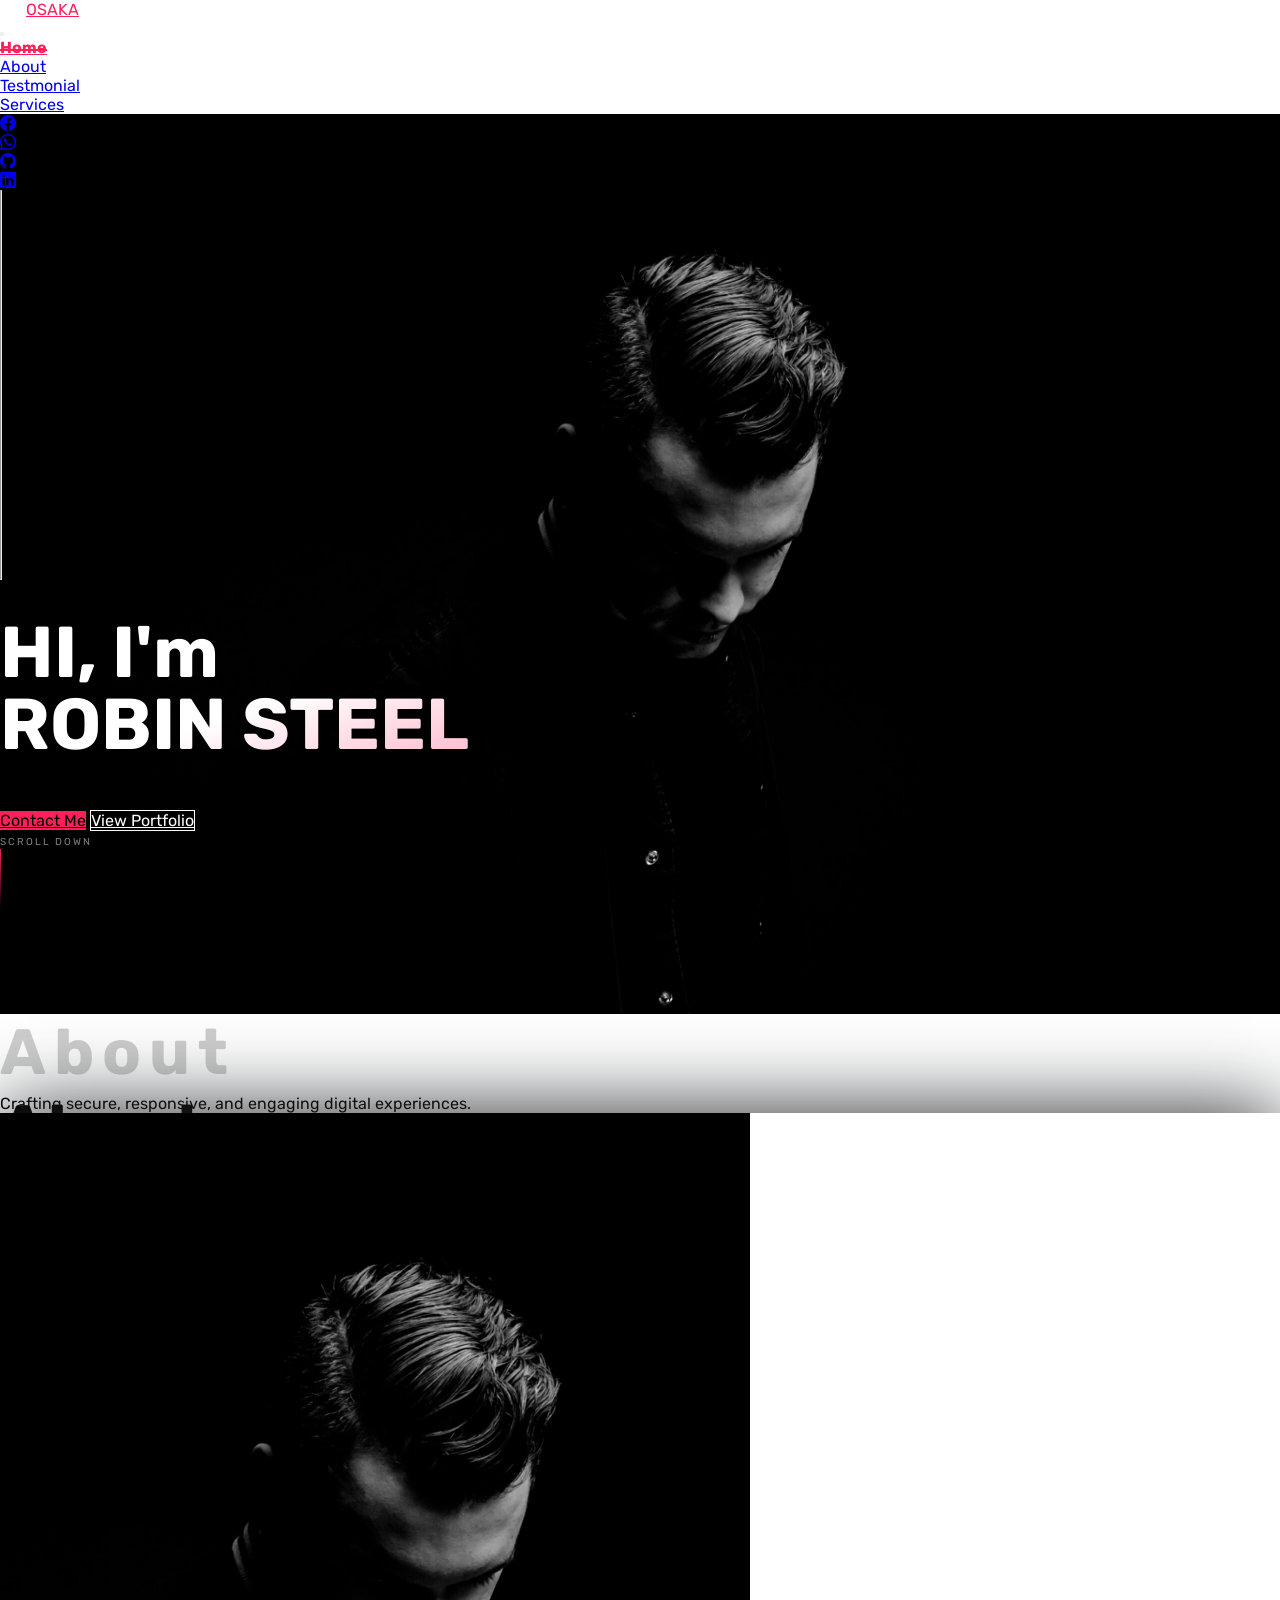
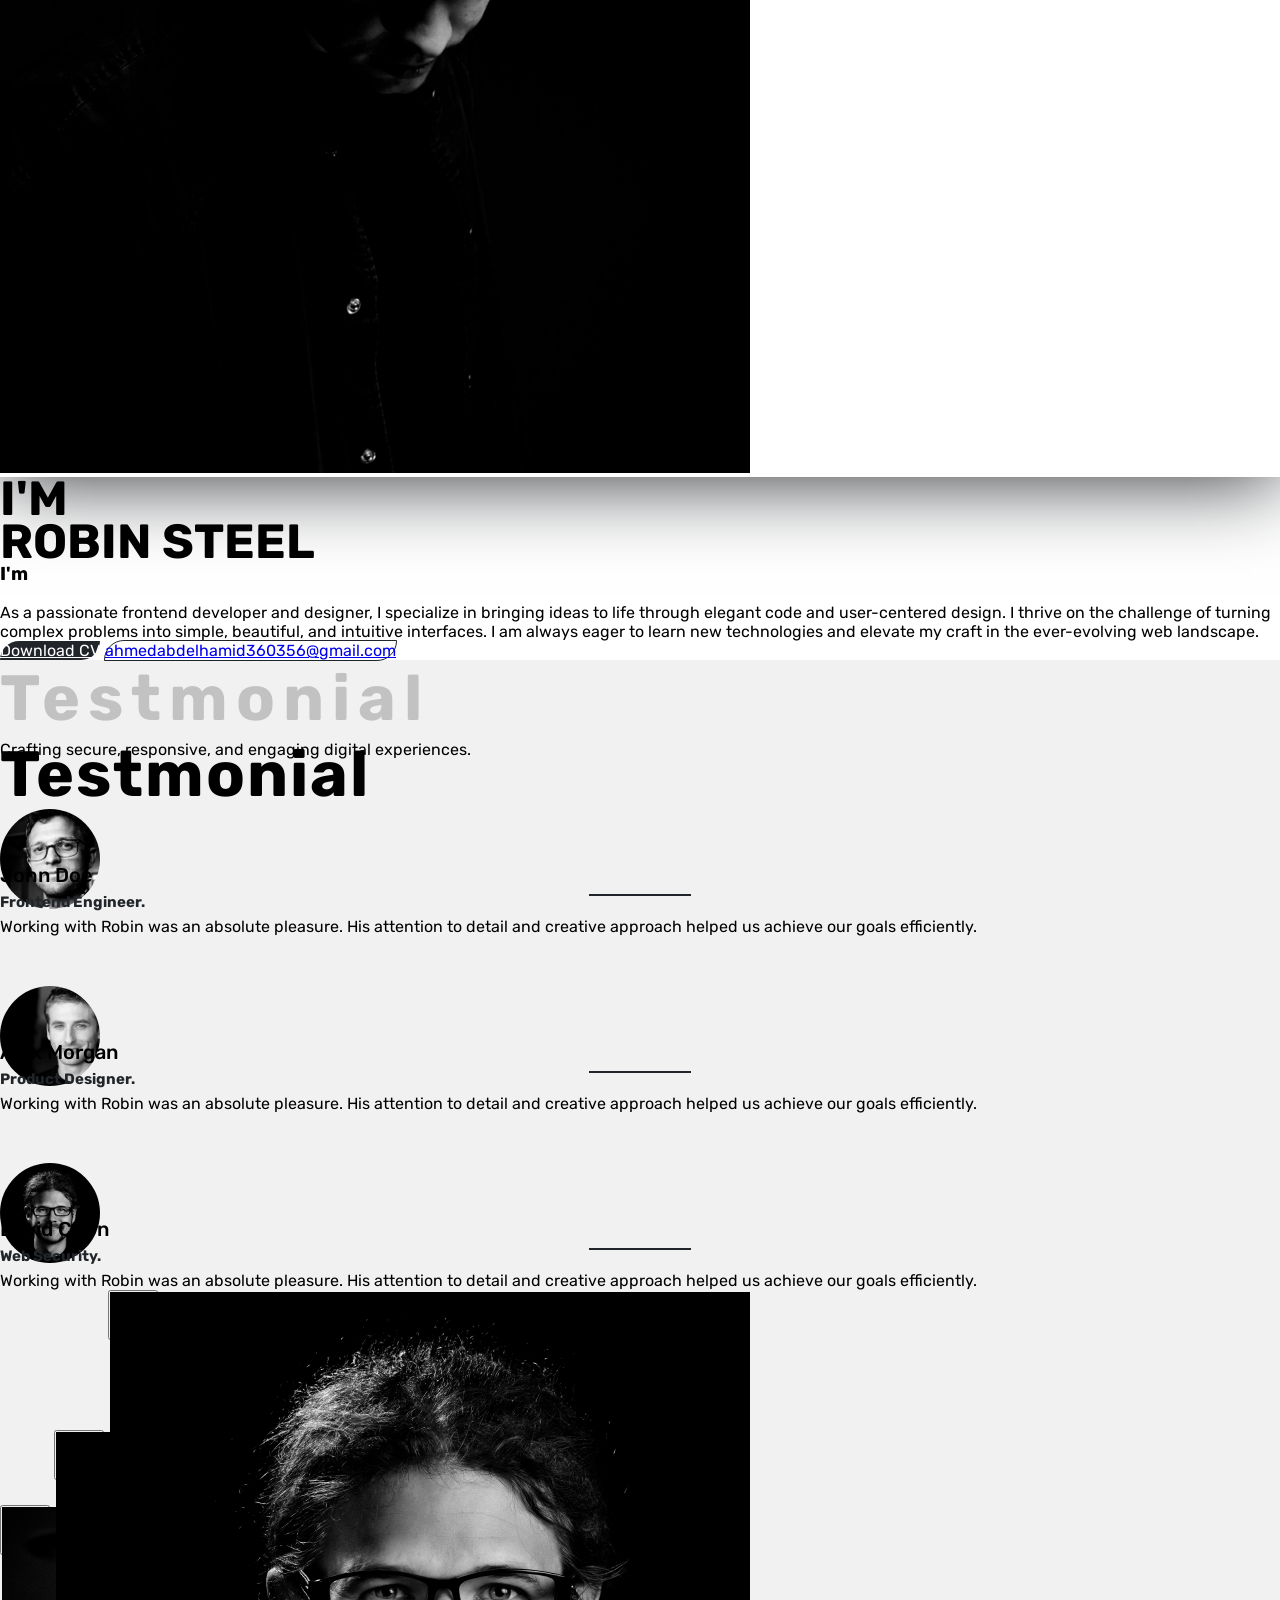
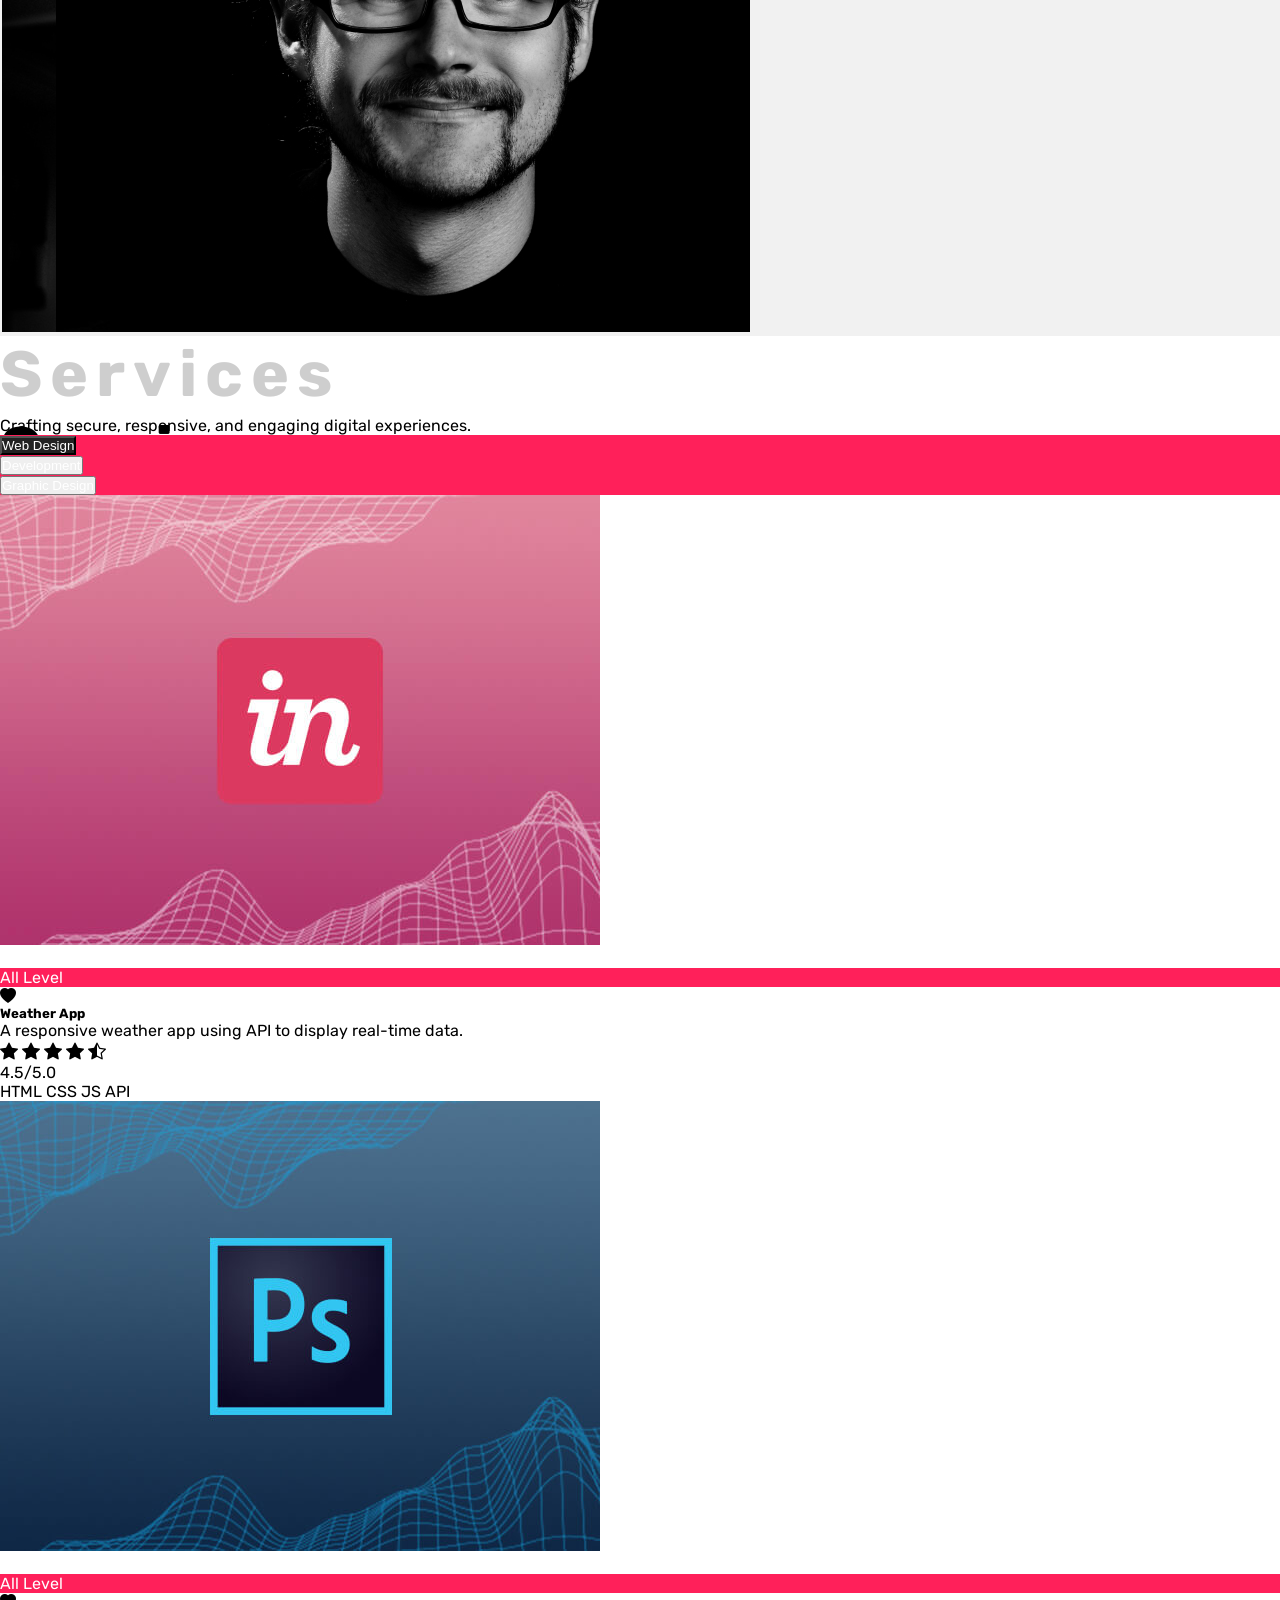
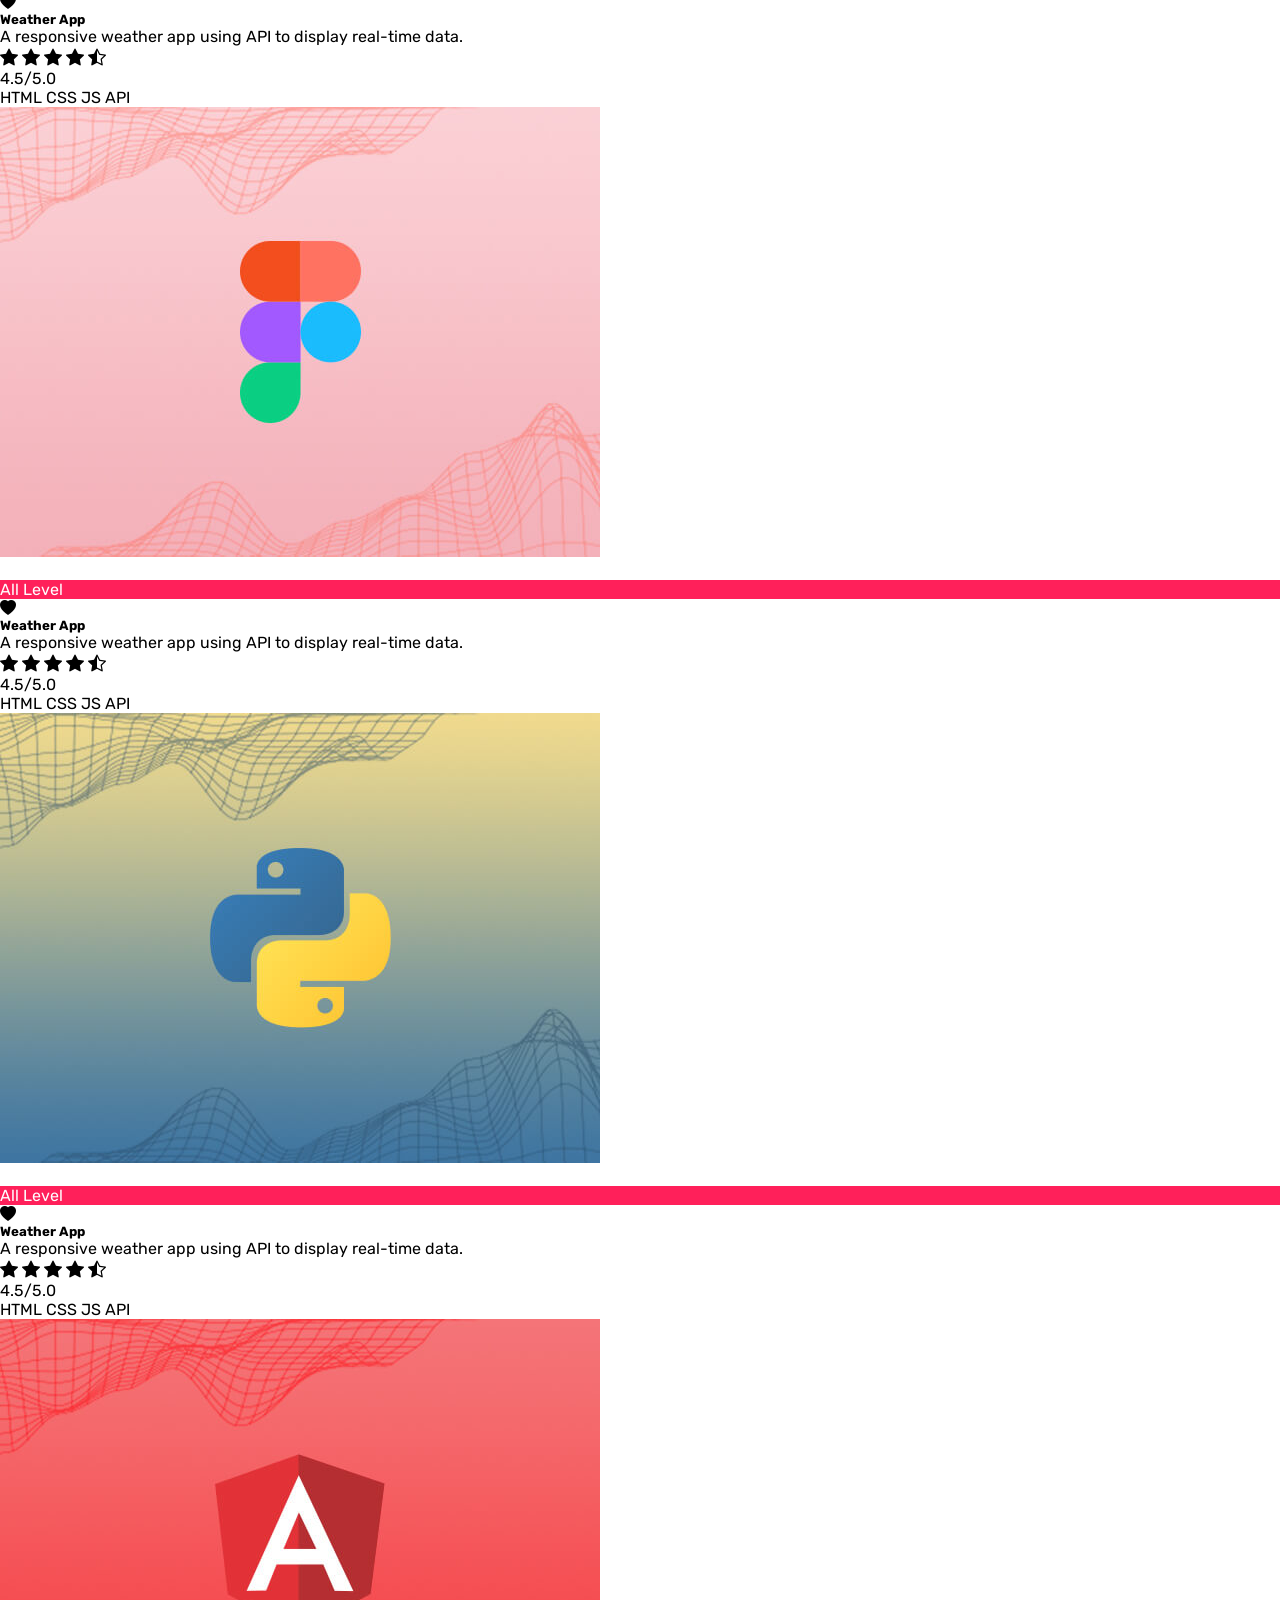
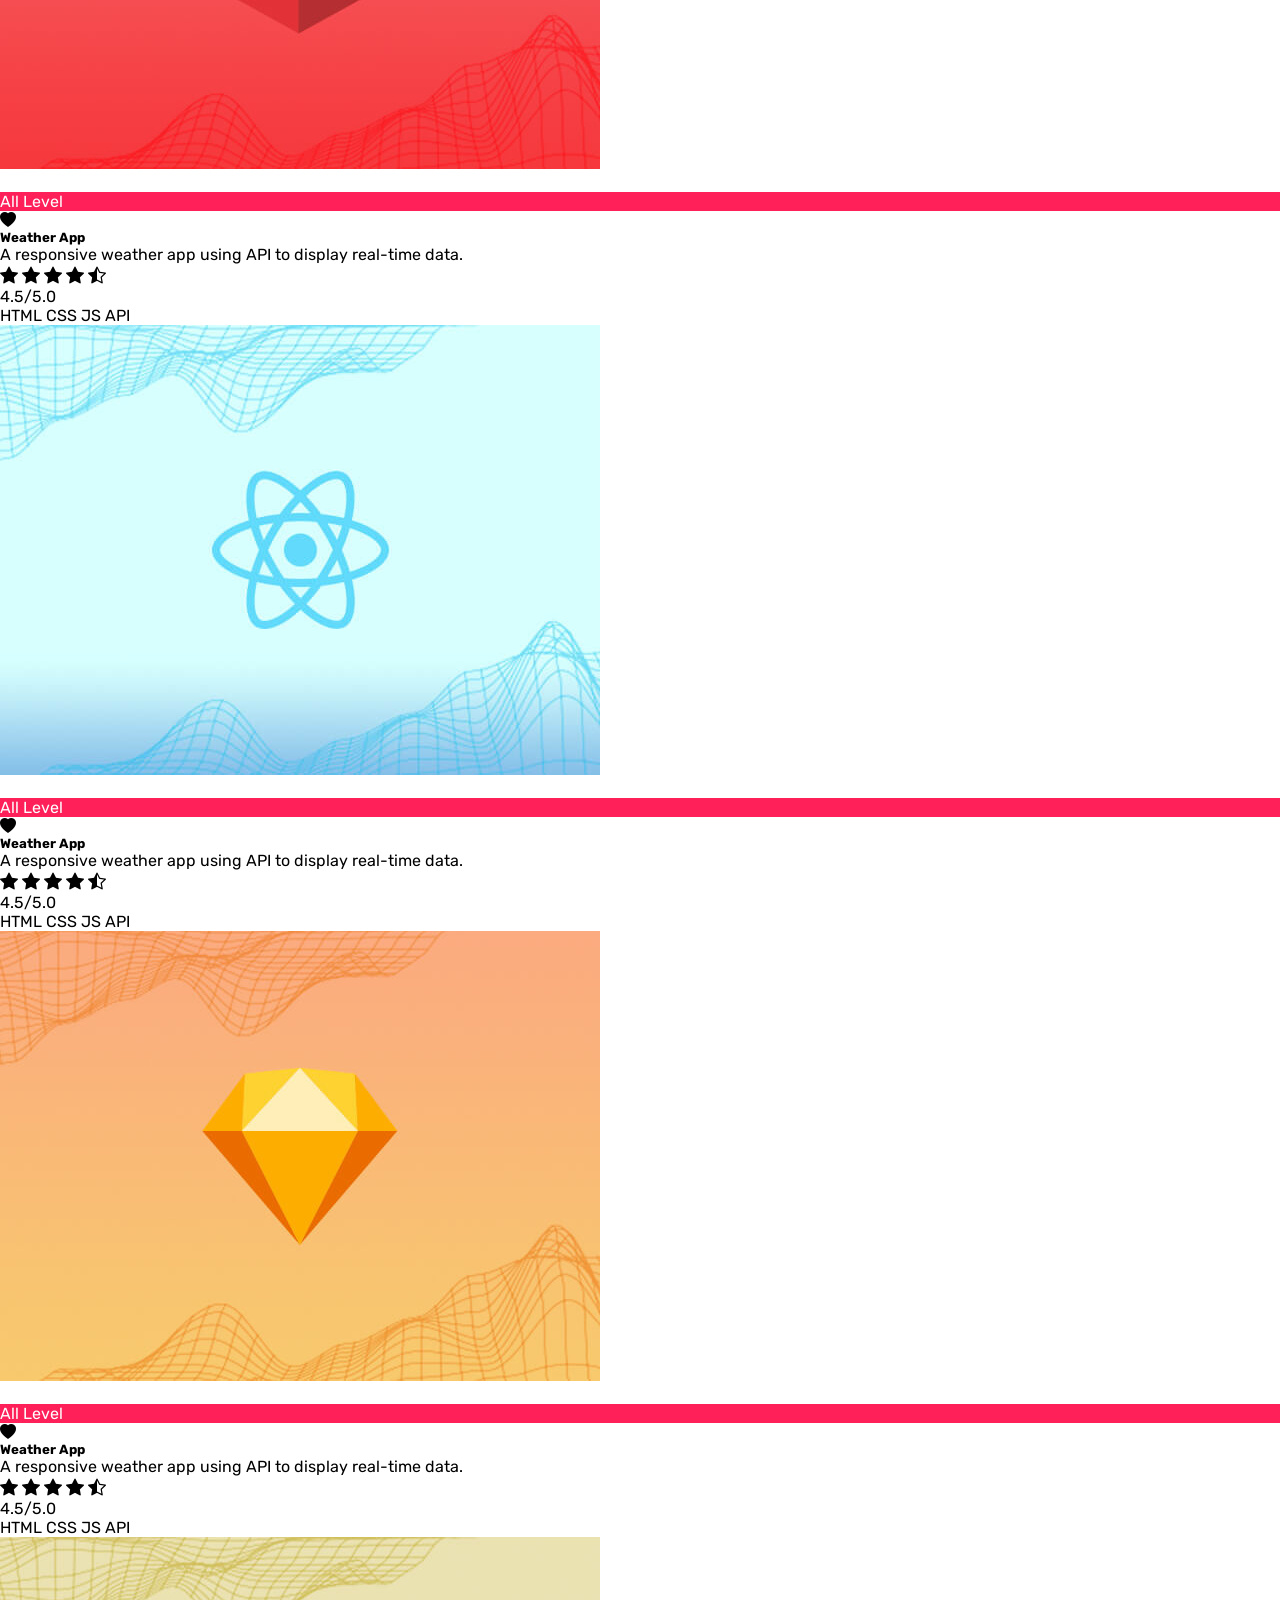
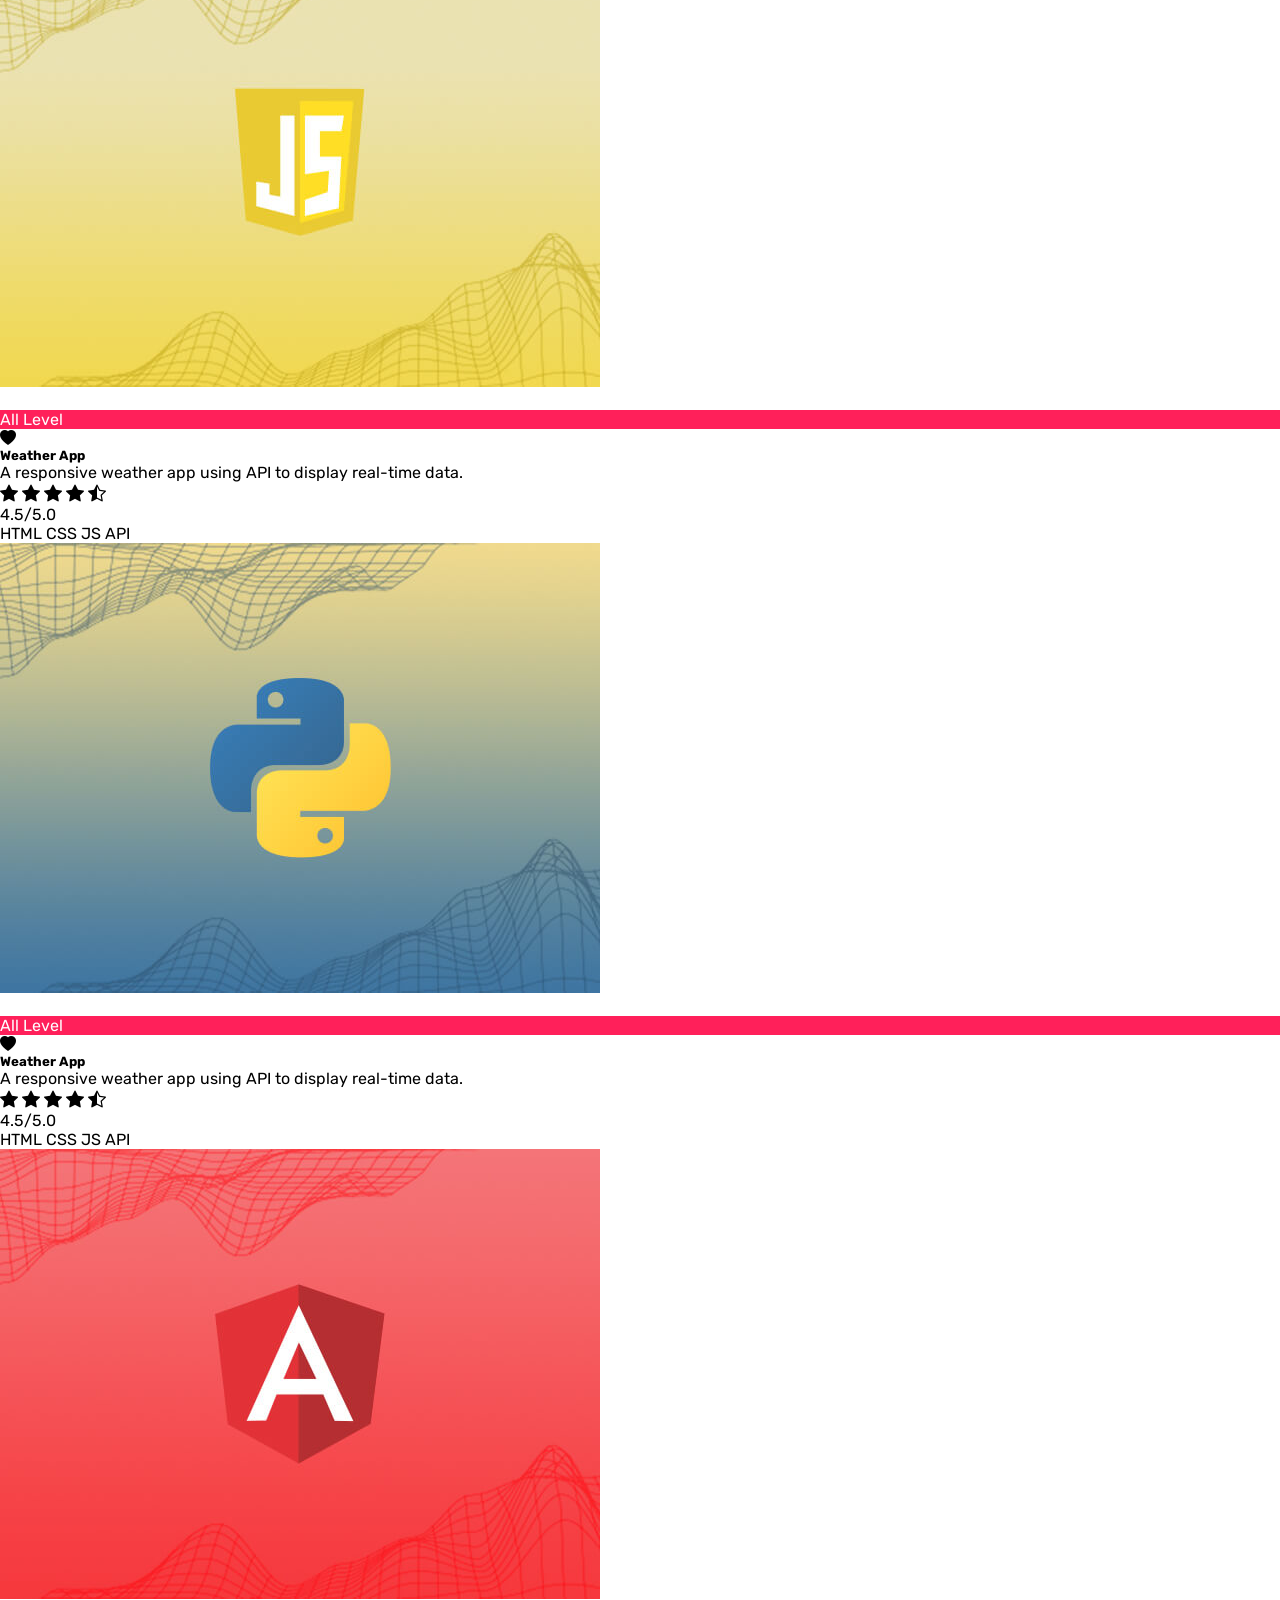
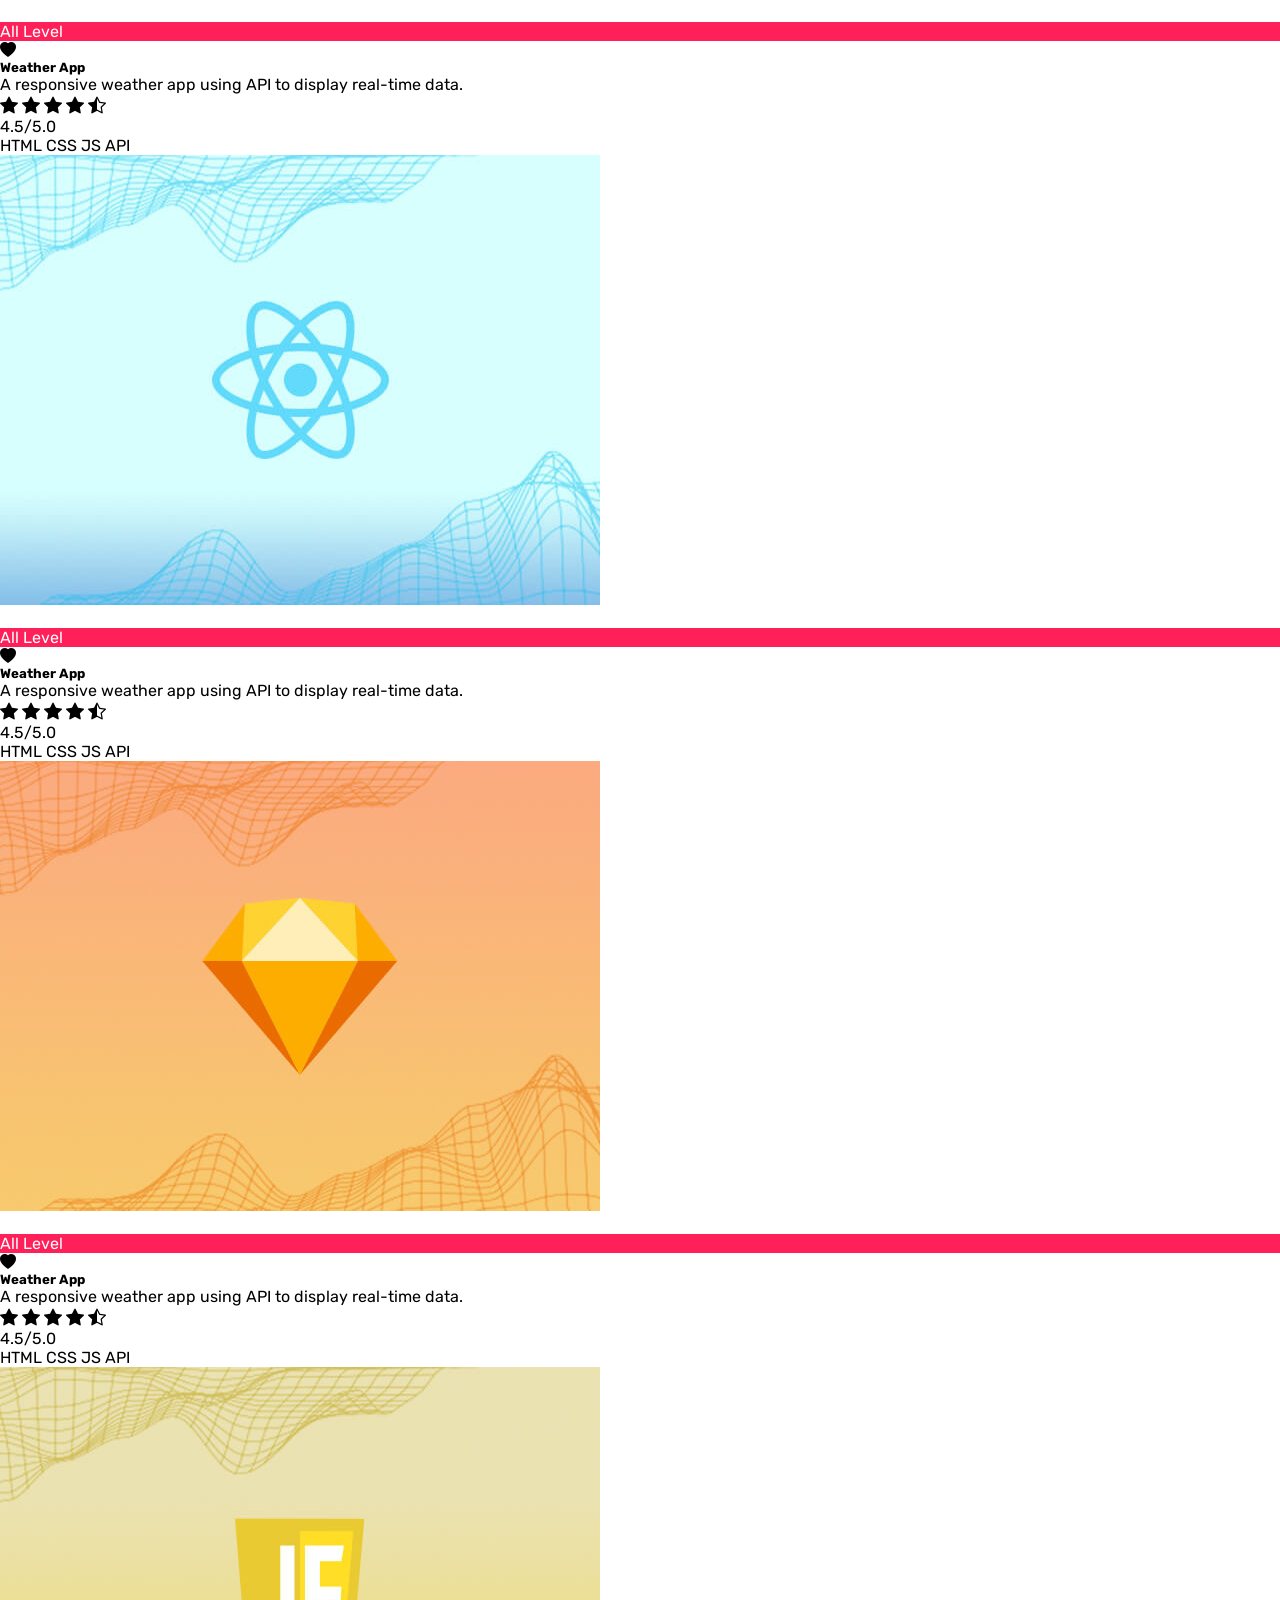
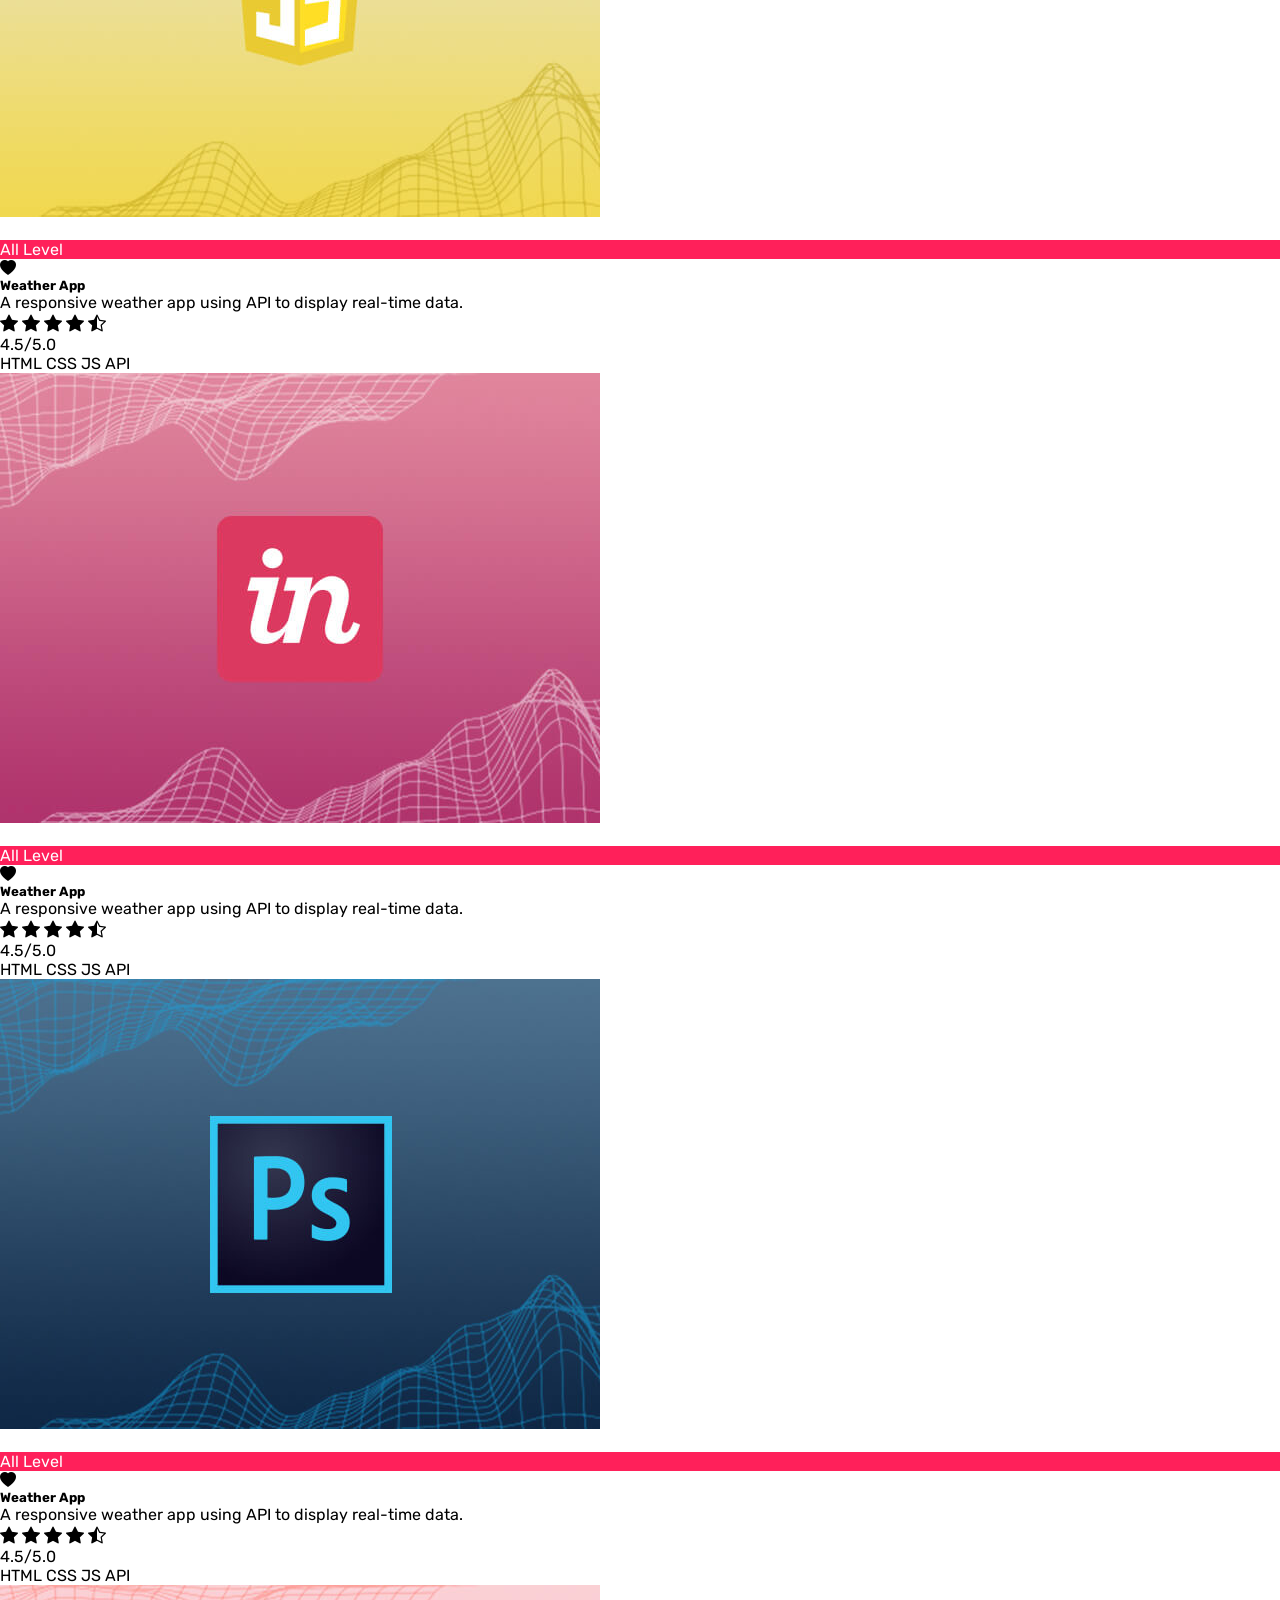
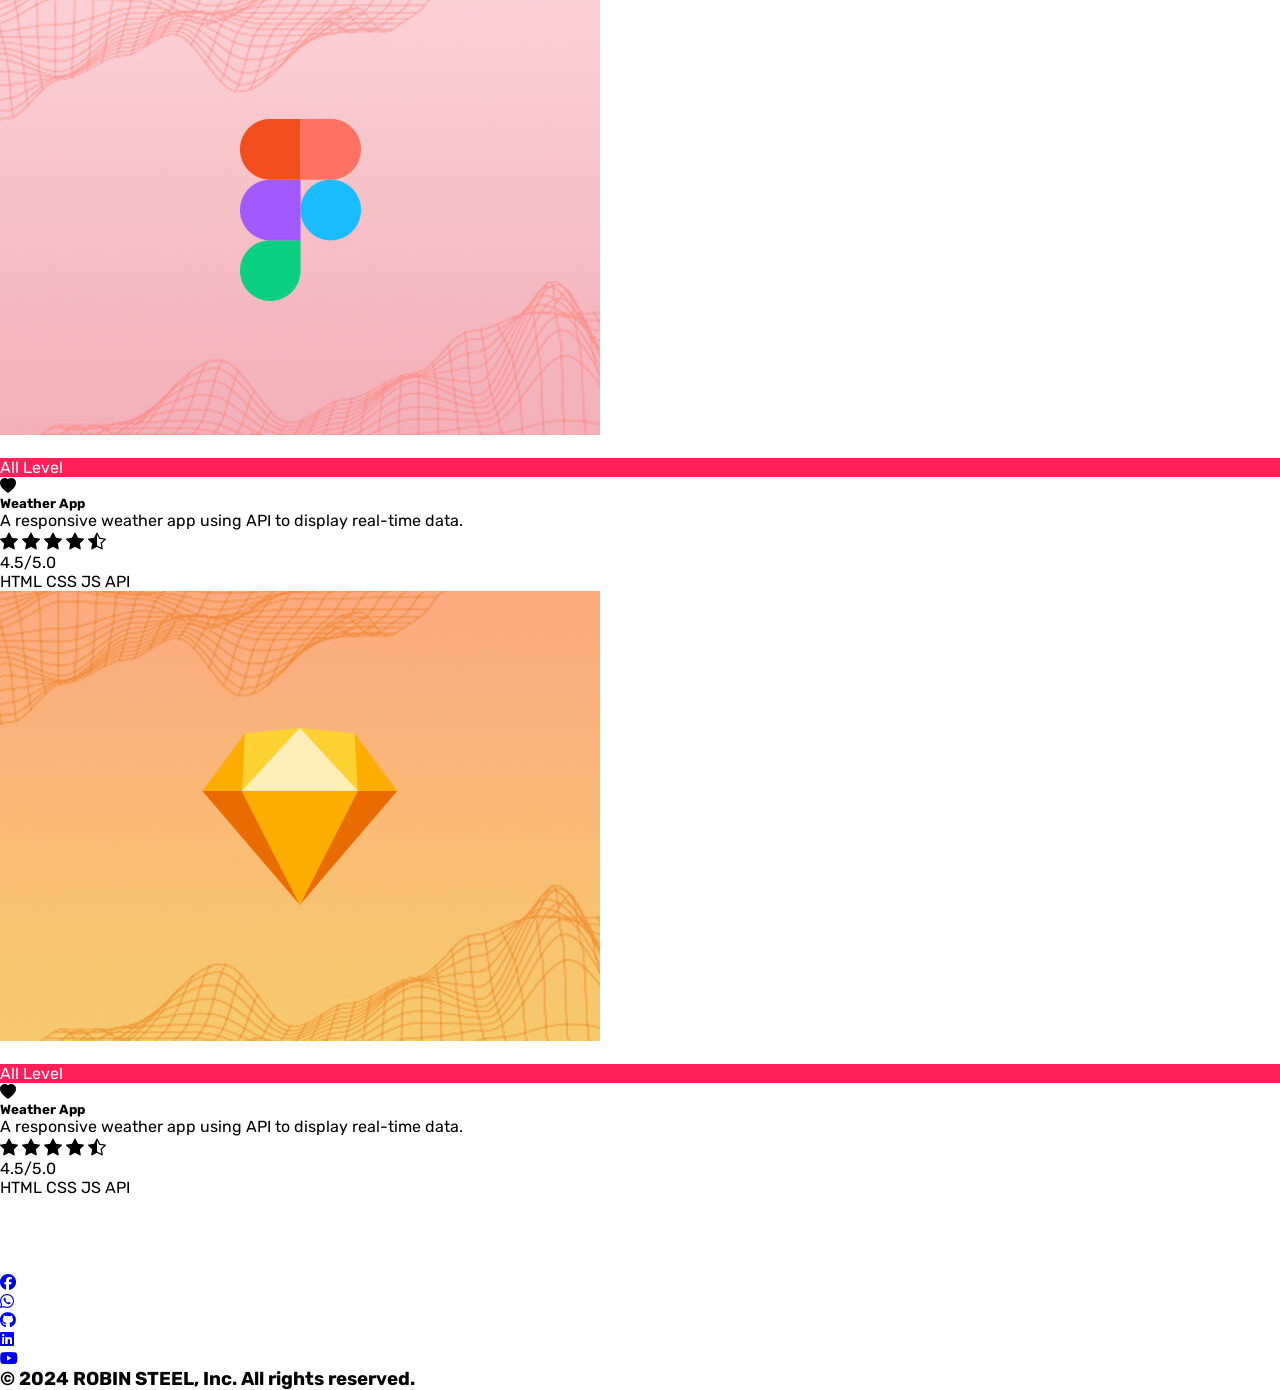
==== index.html @ 4f459a74 "move index to root" ====
<!doctype html>
<html lang="en">
  <head>
    <meta charset="UTF-8" />
    <meta name="viewport" content="width=device-width, initial-scale=1.0" />

    <!--======title-for-website====== -->
    <title>Portfolio-OSAKA</title>

    <!--=======link css======-->
    <link rel="stylesheet" href="../css/bootstrap.css" />
    <link rel="stylesheet" href="../css/style.css" />

    <!-- font awesome (icons) -->
     <link rel="stylesheet" href="https://cdn.jsdelivr.net/npm/bootstrap-icons@1.13.1/font/bootstrap-icons.min.css">
     <link rel="stylesheet" href="https://cdnjs.cloudflare.com/ajax/libs/font-awesome/6.5.0/css/all.min.css"/>
    <!--========goagle fonts=======-->
     <link rel="preconnect" href="https://fonts.googleapis.com">
     <link rel="preconnect" href="https://fonts.gstatic.com" crossorigin>
     <link href="https://fonts.googleapis.com/css2?family=Rubik:ital,wght@0,300..900;1,300..900&display=swap" rel="stylesheet">
  </head>

  <body data-bs-spy="scroll" data-bs-target=".navbar" data-bs-offset="70" class="overflow-x-hidden">

    <!-- =======start navber====== -->
    <header>
      <nav class="navbar navbar-expand-lg bg-dark navbar-dark fixed-top my-nav ">
        <div class="container">
            <div class="logo">
             <i class="bi bi-pentagon-fill fs-3 icon"></i>
             <a class="navbar-brand fw-bold fs-3 " href="#">OSAKA</a>
            </div>
            <button class="navbar-toggler" type="button" data-bs-toggle="collapse" data-bs-target="#navbarNav" aria-controls="navbarNav" aria-expanded="false" aria-label="Toggle navigation">
            <span class="navbar-toggler-icon"></span>
            </button>
            <div class="collapse navbar-collapse justify-content-end" id="navbarNav">
                <ul class="navbar-nav fs-5 mb-2 mb-lg-0">
                 <li class="nav-item">
                  <a class="nav-link active mx-3 px-0" aria-current="page" href="#Home">Home</a>
                 </li>
                 <li class="nav-item">
                  <a class="nav-link mx-3 px-0" href="#About">About</a>
                 </li>
                 <li class="nav-item">
                  <a class="nav-link mx-3 px-0" href="#Testmonial">Testmonial</a>
                 </li>
                 <li class="nav-item">
                  <a class="nav-link mx-3 px-0" href="#Services">Services</a>
                 </li>
                </ul>
            </div>
        </div>
      </nav>
    </header>

     <!-- =======end navber======-->
     <!--========start hero======-->

     <section id="Home"  class="hero position-relative mb-3">
        <div class="container vh-100 d-flex align-items-center justify-content-start gap-3">
              <div class="row flex-column g-lg-4 g-md-4 g-sm-3 g-2 ">
                <div class="col-4 hero-social1"><a class="btn btn-outline-light rounded-circle d-flex justify-content-center align-items-center hero-social" style="width:40px; height:40px;" href="#" ><i class="bi bi-facebook fs-6 "></i></a></div>
                <div class="col-4 hero-social2"><a class="btn btn-outline-light rounded-circle d-flex justify-content-center align-items-center hero-social" style="width:40px; height:40px;" href="#"><i class="bi bi-whatsapp fs-6"></i></a></div>
                <div class="col-4 hero-social3"><a class="btn btn-outline-light rounded-circle d-flex justify-content-center align-items-center hero-social" style="width:40px; height:40px;" href="#"><i class="bi bi-github fs-5 "></i></a></div>
                <div class="col-4 hero-social4"><a class="btn btn-outline-light rounded-circle d-flex justify-content-center align-items-center hero-social" style="width:40px; height:40px;" href="#"><i class="bi bi-linkedin fs-6"></i></a></div>
              </div>
             <hr class="space bg-white" style="width: 2px; height: 390px;">
            <div class="hero-content">
            <div class=" hero-badg d-inline-flex align-items-center gap-2 bg-transparent border border-1 border-white text-white rounded-5 mb-3">
              <span class="dott d-block rounded-circle " style="width: 7px; height: 7px;"></span>
              <span class=" hero-badg-content fw-bold ">Available for work</span>
            </div>
            <h1 class="hero__title fw-bold  ">
              HI, I'm <br> 
              <span>ROBIN STEEL</span>
            </h1>
            <h2 class="hero-word position-relative fs-4 text-white fw-bolder mb-lg-5 mb-md-4 mb-sm-3 mb-3" style="width: 50px; height: 50px; animation:fadeUp 0.9s 0.4s ease both;">
              <span class="fs">I'm</span> <br>
              <span class="word word1 position-absolute start-0">Developer</span>
              <span class="word word2 position-absolute">Designer</span>
              <span class="word word3 position-absolute">Freelancer</span>
           </h2>
                <div class="hero__btns d-flex gap-3 flex-wrap" style="width: 100%;"> 
                  <a href="" class=" btn-contact btn btn-outline-light rounded-4 py-3 px-4">Contact Me</a>
                  <a href="" class=" btn-Portfolio btn btn-outline-light rounded-4 p-3">View Portfolio</a>
                </div>


               <div class="hero__scroll position-absolute d-flex flex-column align-items-center gap-1  start-50 translate-middle-x" style="animation:fadeUp 0.9s 0.5s ease both;">
                <span class="hero__scroll-text fw-light">SCROLL DOWN</span>
                <div class="hero__scroll-line"></div>
               </div>
          </div>
        </div>

     </section>

      <!--========end hero======-->
      <!--========start about======-->
      <section id="About" class="about my-4 ">
        <div class="container ">
          <div  class="about-header position-relative text-center "style="width: 100%; height: 80px;">
             <h2 class="about-header-tittle back position-absolute top-0 start-50 translate-middle-x">About</h2>
             <h2 class="about-header-tittle front position-absolute top-0 start-50 translate-middle-x">About</h2>
          </div>
          <p class="text-center fs-6 fw-lighter mb-4" style="animation:fadeUp 0.9s 0.3s ease both;">Crafting secure, responsive, and engaging digital experiences.</p>
          <div class="row align-items-center g-4">
            <div class="col-lg-4">
              <div class="imge border border-4 border-danger rounded-4 overflow-hidden ">
                 <img src="../images/about-img.jpg" alt="my photo" class="w-100 about-img ">
              </div>
            </div>
            <div class="col-lg-7 offset-lg-1 about-content">
              <h2 class=" name fw-bold mb-3">
                I'M <br>
                ROBIN STEEL
              </h2>
              <h3 class="about-word position-relative fs-4 text-white fw-medium mb-lg-4 mb-md-4 mb-sm-4 mb-4 bg-info" style="width: 300px; height: 40px; animation:fadeUp 0.9s 0.5s ease both;">
              <span class="text-black">I'm</span> <br>
              <span class="word word1 text-black position-absolute">Developer</span>
              <span class="word word2 text-black position-absolute">Creative <span class="ui">UI/UX</span> Designer</span>
              <span class="word word3 text-black position-absolute">Freelancer</span>
              </h3>
              <p class="fs-5 fw-lighter mb-4" style="animation:fadeUp 1s 0.5s ease both;">As a passionate frontend developer and designer, I specialize in bringing ideas to life through elegant code and user-centered design. I thrive on the challenge of turning complex problems into simple, beautiful, and intuitive interfaces. I am always eager to learn new technologies and elevate my craft in the ever-evolving web landscape.</p>
              <div class="about-btns d-flex gap-3 flex-wrap">
                <a href="" class=" cv btn btn-outline-dark p-3">Download CV</a>
                <a href="mailto:ahmedabdelhamid360356@gmail.com?subject=Hello Ahmed&body=I want to contact you" class=" email btn btn-outline-dark p-3">ahmedabdelhamid360356@gmail.com</a>
              </div>
              
            </div>
          </div>
        </div>
      </section>
      <!--========end about======-->
      <!--========start Testmonial======-->

      <section id="Testmonial" class="testmonial py-5">
        <div class="container">
           <div class="testmonial-header position-relative text-center "style="width: 100%; height: 80px; ">
             <h2 class="testmonial-header-tittle back position-absolute top-0 start-50 translate-middle-x">Testmonial</h2>
             <h2 class="testmonial-header-tittle front position-absolute top-0 start-50 translate-middle-x">Testmonial</h2>
          </div>
          <p class="text-center fs-6 fw-lighter mb-5" style="animation:fadeUp 0.9s 0.3s ease both;">Crafting secure, responsive, and engaging digital experiences.</p>
          <div id="carouselExampleIndicators" class="carousel slide w-75 mx-auto shadow-lg">
             <div class="carousel-inner">
             <div class="carousel-item active">
               <div class="team text-center">
                <div class="team-imge" style="animation:fadeUp 0.8s 0.3s ease both;" >
                 <img src="../images/test-1.jpg" class=""  alt="photo">
                </div>
                <div class="team-content border border-5 pt-5 pb-2 ">
                  <h2 class="">John Doe</h2>
                  <h3 class="">Frontend Engineer.</h3>
                  <p style="animation:fadeUp 0.9s 0.7s ease both;">Working with Robin was an absolute pleasure. His attention to detail and creative approach helped us achieve our goals efficiently.</p>
               </div>
               </div>
              </div>
             <div class="carousel-item">
               <div class="team text-center">
                <div class="team-imge" style="animation:fadeUp 0.8s 0.3s ease both;" >
                 <img src="../images/test-2.jpg" class=""  alt="photo">
                </div>
                <div class="team-content border border-5 pt-5 pb-2 ">
                  <h2 class="">Alex Morgan</h2>
                  <h3 class="">Product Designer.</h3>
                  <p style="animation:fadeUp 0.9s 0.7s ease both;">Working with Robin was an absolute pleasure. His attention to detail and creative approach helped us achieve our goals efficiently.</p>
               </div>
               </div>
              </div>
             <div class="carousel-item">
               <div class="team text-center">
                <div class="team-imge" style="animation:fadeUp 0.8s 0.3s ease both;">
                 <img src="../images/test-3.png" class=""  alt="photo">
                </div>
                <div class="team-content border border-5 pt-5 pb-2 ">
                  <h2 class="">David Chen</h2>
                  <h3 class="">Web Security.</h3>
                  <p style="animation:fadeUp 0.9s 0.7s ease both;">Working with Robin was an absolute pleasure. His attention to detail and creative approach helped us achieve our goals efficiently.</p>
               </div>
               </div>
              </div>
            
             </div>
            <div class="carousel-indicators position-static" style="animation:fadeUp 0.9s 0.8s ease both;">
                <button type="button" data-bs-target="#carouselExampleIndicators" data-bs-slide-to="0" class="active" aria-current="true" aria-label="Slide 1"><img src="../images/test-1.jpg" class="w-100 " alt=""></button>
                <button type="button" data-bs-target="#carouselExampleIndicators" data-bs-slide-to="1" aria-label="Slide 2"><img src="../images/test-2.jpg" class="w-100 " alt=""></button>
                <button type="button" data-bs-target="#carouselExampleIndicators" data-bs-slide-to="2" aria-label="Slide 3"><img src="../images/test-3.png" class="w-100" alt=""></button>
              </div>
        </div>
        </div>
      </section>

      <!--========end Testmonial======-->
      <!--========start Services======-->
      
      <section id="Services" class="services py-5">
        <div class="container">
           <div class="services-header position-relative text-center "style="width: 100%; height: 80px;">
             <h2 class="services-header-tittle back position-absolute top-0 start-50 translate-middle-x">Services</h2>
             <h2 class="services-header-tittle front position-absolute top-0 start-50 translate-middle-x">Services</h2>
          </div>
          <p class="text-center fs-6 fw-lighter mb-5" style="animation:fadeUp 0.9s 0.3s ease both;">Crafting secure, responsive, and engaging digital experiences.</p>

         <ul class="nav  justify-content-center rounded-5 nav-pills mb-3" id="pills-tab" role="tablist">
  <li class="nav-item" role="presentation">
    <button class="nav-link active " style="animation:fadeUp 0.5s 0.3s ease both;" id="pills-home-tab" data-bs-toggle="pill" data-bs-target="#pills-home" type="button" role="tab" aria-controls="pills-home" aria-selected="true">Web Design</button>
  </li>
  <li class="nav-item" role="presentation">
    <button class="nav-link " style="animation:fadeUp 0.5s 0.4s ease both;" id="pills-profile-tab" data-bs-toggle="pill" data-bs-target="#pills-profile" type="button" role="tab" aria-controls="pills-profile" aria-selected="false">Development</button>
  </li>
  <li class="nav-item" role="presentation">
    <button class="nav-link" style="animation:fadeUp 0.5s 0.5s ease both;" id="pills-contact-tab" data-bs-toggle="pill" data-bs-target="#pills-contact" type="button" role="tab" aria-controls="pills-contact" aria-selected="false">Graphic Design</button>
  </li>
</ul>
<div class="tab-content" id="pills-tabContent">
  <div class="tab-pane fade show active" id="pills-home" role="tabpanel" aria-labelledby="pills-home-tab" tabindex="0">
      <div class="row g-4 ">
      <div class="col-md-6 col-lg-4 col-xl-3" style="animation:fadeUp 0.8s 0.1s ease both;">
        <div class="card" >
      <div class="card-imge position-relative overflow-hidden">
      <img src="../images/services-img/04.jpg" class="card-img-top" alt="...">
      <div class="overlay position-absolute w-100 h-100 d-flex justify-content-center align-items-center gap-3 ">
        <a href="#" class="btn ">View Project</a>
        <a href="#" class="btn ghost">GitHub</a>
      </div>
      </div>
      
     <div class="card-body">
       <div class="header d-flex justify-content-between align-items-center  mb-2 ">
         <div class="badge rounded-5 fw-medium">All Level</div>
         <i class="bi bi-heart-fill text-danger"></i>
       </div>
       <h5 class="card-title">Weather App</h5>
       <p class="card-text">A responsive weather app using API to display real-time data.</p>
        
       <div class="stars d-flex gap-2">
        <div class="star">
          <i class="bi bi-star-fill text-warning" style="font-size: 18px;"></i>
          <i class="bi bi-star-fill text-warning" style="font-size: 18px;"></i>
          <i class="bi bi-star-fill text-warning" style="font-size: 18px;"></i>
          <i class="bi bi-star-fill text-warning" style="font-size: 18px;"></i>
          <i class="bi bi-star-half text-warning" style="font-size: 18px;"></i>
        </div>
        <p class="" style="font-size: 16px; font-weight: 400; margin-top: 1px;">4.5/5.0</p>
       </div>
      </div>

      <div class="card-footer">
        <div class="tags d-flex gap-2 flex-wrap">
            <span class="badge border border-danger text-black fw-medium">HTML</span>
            <span class="badge border border-danger text-black fw-medium">CSS</span>
            <span class="badge border border-danger text-black fw-medium">JS</span>
            <span class="badge border border-danger text-black fw-medium">API</span>
        </div>
      </div>
    </div>
      </div>  
      <div class="col-md-6 col-lg-4 col-xl-3" style="animation:fadeUp 0.8s 0.2s ease both;">
        <div class="card" >
      <div class="card-imge position-relative overflow-hidden">
      <img src="../images/services-img/02.jpg" class="card-img-top" alt="...">
      <div class="overlay position-absolute w-100 h-100 d-flex justify-content-center align-items-center gap-3 ">
        <a href="#" class="btn ">View Project</a>
        <a href="#" class="btn ghost">GitHub</a>
      </div>
      </div>
      
     <div class="card-body">
       <div class="header d-flex justify-content-between align-items-center  mb-2 ">
         <div class="badge rounded-5 fw-medium">All Level</div>
         <i class="bi bi-heart-fill text-danger"></i>
       </div>
       <h5 class="card-title">Weather App</h5>
       <p class="card-text">A responsive weather app using API to display real-time data.</p>
        
       <div class="stars d-flex gap-2">
        <div class="star">
          <i class="bi bi-star-fill text-warning" style="font-size: 18px;"></i>
          <i class="bi bi-star-fill text-warning" style="font-size: 18px;"></i>
          <i class="bi bi-star-fill text-warning" style="font-size: 18px;"></i>
          <i class="bi bi-star-fill text-warning" style="font-size: 18px;"></i>
          <i class="bi bi-star-half text-warning" style="font-size: 18px;"></i>
        </div>
        <p class="" style="font-size: 16px; font-weight: 400; margin-top: 1px;">4.5/5.0</p>
       </div>
      </div>

      <div class="card-footer">
        <div class="tags d-flex gap-2 flex-wrap">
            <span class="badge border border-danger text-black fw-medium">HTML</span>
            <span class="badge border border-danger text-black fw-medium">CSS</span>
            <span class="badge border border-danger text-black fw-medium">JS</span>
            <span class="badge border border-danger text-black fw-medium">API</span>
        </div>
      </div>
    </div>
      </div>  
      <div class="col-md-6 col-lg-4 col-xl-3" style="animation:fadeUp 0.8s 0.3s ease both;">
        <div class="card" >
      <div class="card-imge position-relative overflow-hidden">
      <img src="../images/services-img/03.jpg" class="card-img-top" alt="...">
      <div class="overlay position-absolute w-100 h-100 d-flex justify-content-center align-items-center gap-3 ">
        <a href="#" class="btn ">View Project</a>
        <a href="#" class="btn ghost">GitHub</a>
      </div>
      </div>
      
     <div class="card-body">
       <div class="header d-flex justify-content-between align-items-center  mb-2 ">
         <div class="badge rounded-5 fw-medium">All Level</div>
         <i class="bi bi-heart-fill text-danger"></i>
       </div>
       <h5 class="card-title">Weather App</h5>
       <p class="card-text">A responsive weather app using API to display real-time data.</p>
        
       <div class="stars d-flex gap-2">
        <div class="star">
          <i class="bi bi-star-fill text-warning" style="font-size: 18px;"></i>
          <i class="bi bi-star-fill text-warning" style="font-size: 18px;"></i>
          <i class="bi bi-star-fill text-warning" style="font-size: 18px;"></i>
          <i class="bi bi-star-fill text-warning" style="font-size: 18px;"></i>
          <i class="bi bi-star-half text-warning" style="font-size: 18px;"></i>
        </div>
        <p class="" style="font-size: 16px; font-weight: 400; margin-top: 1px;">4.5/5.0</p>
       </div>
      </div>

      <div class="card-footer">
        <div class="tags d-flex gap-2 flex-wrap">
            <span class="badge border border-danger text-black fw-medium">HTML</span>
            <span class="badge border border-danger text-black fw-medium">CSS</span>
            <span class="badge border border-danger text-black fw-medium">JS</span>
            <span class="badge border border-danger text-black fw-medium">API</span>
        </div>
      </div>
    </div>
      </div>  
      <div class="col-md-6 col-lg-4 col-xl-3" style="animation:fadeUp 0.8s 0.4s ease both;">
        <div class="card" >
      <div class="card-imge position-relative overflow-hidden">
      <img src="../images/services-img/05.jpg" class="card-img-top" alt="...">
      <div class="overlay position-absolute w-100 h-100 d-flex justify-content-center align-items-center gap-3 ">
        <a href="#" class="btn ">View Project</a>
        <a href="#" class="btn ghost">GitHub</a>
      </div>
      </div>
      
     <div class="card-body">
       <div class="header d-flex justify-content-between align-items-center  mb-2 ">
         <div class="badge rounded-5 fw-medium">All Level</div>
         <i class="bi bi-heart-fill text-danger"></i>
       </div>
       <h5 class="card-title">Weather App</h5>
       <p class="card-text">A responsive weather app using API to display real-time data.</p>
        
       <div class="stars d-flex gap-2">
        <div class="star">
          <i class="bi bi-star-fill text-warning" style="font-size: 18px;"></i>
          <i class="bi bi-star-fill text-warning" style="font-size: 18px;"></i>
          <i class="bi bi-star-fill text-warning" style="font-size: 18px;"></i>
          <i class="bi bi-star-fill text-warning" style="font-size: 18px;"></i>
          <i class="bi bi-star-half text-warning" style="font-size: 18px;"></i>
        </div>
        <p class="" style="font-size: 16px; font-weight: 400; margin-top: 1px;">4.5/5.0</p>
       </div>
      </div>

      <div class="card-footer">
        <div class="tags d-flex gap-2 flex-wrap">
            <span class="badge border border-danger text-black fw-medium">HTML</span>
            <span class="badge border border-danger text-black fw-medium">CSS</span>
            <span class="badge border border-danger text-black fw-medium">JS</span>
            <span class="badge border border-danger text-black fw-medium">API</span>
        </div>
      </div>
    </div>
      </div>  
      <div class="col-md-6 col-lg-4 col-xl-3" style="animation:fadeUp 0.8s 0.1s ease both;">
        <div class="card" >
      <div class="card-imge position-relative overflow-hidden">
      <img src="../images/services-img/06.jpg" class="card-img-top" alt="...">
      <div class="overlay position-absolute w-100 h-100 d-flex justify-content-center align-items-center gap-3 ">
        <a href="#" class="btn ">View Project</a>
        <a href="#" class="btn ghost">GitHub</a>
      </div>
      </div>
      
     <div class="card-body">
       <div class="header d-flex justify-content-between align-items-center  mb-2 ">
         <div class="badge rounded-5 fw-medium">All Level</div>
         <i class="bi bi-heart-fill text-danger"></i>
       </div>
       <h5 class="card-title">Weather App</h5>
       <p class="card-text">A responsive weather app using API to display real-time data.</p>
        
       <div class="stars d-flex gap-2">
        <div class="star">
          <i class="bi bi-star-fill text-warning" style="font-size: 18px;"></i>
          <i class="bi bi-star-fill text-warning" style="font-size: 18px;"></i>
          <i class="bi bi-star-fill text-warning" style="font-size: 18px;"></i>
          <i class="bi bi-star-fill text-warning" style="font-size: 18px;"></i>
          <i class="bi bi-star-half text-warning" style="font-size: 18px;"></i>
        </div>
        <p class="" style="font-size: 16px; font-weight: 400; margin-top: 1px;">4.5/5.0</p>
       </div>
      </div>

      <div class="card-footer">
        <div class="tags d-flex gap-2 flex-wrap">
            <span class="badge border border-danger text-black fw-medium">HTML</span>
            <span class="badge border border-danger text-black fw-medium">CSS</span>
            <span class="badge border border-danger text-black fw-medium">JS</span>
            <span class="badge border border-danger text-black fw-medium">API</span>
        </div>
      </div>
    </div>
      </div>  
      <div class="col-md-6 col-lg-4 col-xl-3" style="animation:fadeUp 0.8s 0.2s ease both;">
        <div class="card" >
      <div class="card-imge position-relative overflow-hidden">
      <img src="../images/services-img/07.jpg" class="card-img-top" alt="...">
      <div class="overlay position-absolute w-100 h-100 d-flex justify-content-center align-items-center gap-3 ">
        <a href="#" class="btn ">View Project</a>
        <a href="#" class="btn ghost">GitHub</a>
      </div>
      </div>
      
     <div class="card-body">
       <div class="header d-flex justify-content-between align-items-center  mb-2 ">
         <div class="badge rounded-5 fw-medium">All Level</div>
         <i class="bi bi-heart-fill text-danger"></i>
       </div>
       <h5 class="card-title">Weather App</h5>
       <p class="card-text">A responsive weather app using API to display real-time data.</p>
        
       <div class="stars d-flex gap-2">
        <div class="star">
          <i class="bi bi-star-fill text-warning" style="font-size: 18px;"></i>
          <i class="bi bi-star-fill text-warning" style="font-size: 18px;"></i>
          <i class="bi bi-star-fill text-warning" style="font-size: 18px;"></i>
          <i class="bi bi-star-fill text-warning" style="font-size: 18px;"></i>
          <i class="bi bi-star-half text-warning" style="font-size: 18px;"></i>
        </div>
        <p class="" style="font-size: 16px; font-weight: 400; margin-top: 1px;">4.5/5.0</p>
       </div>
      </div>

      <div class="card-footer">
        <div class="tags d-flex gap-2 flex-wrap">
            <span class="badge border border-danger text-black fw-medium">HTML</span>
            <span class="badge border border-danger text-black fw-medium">CSS</span>
            <span class="badge border border-danger text-black fw-medium">JS</span>
            <span class="badge border border-danger text-black fw-medium">API</span>
        </div>
      </div>
    </div>
      </div>  
      <div class="col-md-6 col-lg-4 col-xl-3" style="animation:fadeUp 0.8s 0.3s ease both;">
        <div class="card" >
      <div class="card-imge position-relative overflow-hidden">
      <img src="../images/services-img/08.jpg" class="card-img-top" alt="...">
      <div class="overlay position-absolute w-100 h-100 d-flex justify-content-center align-items-center gap-3 ">
        <a href="#" class="btn ">View Project</a>
        <a href="#" class="btn ghost">GitHub</a>
      </div>
      </div>
      
     <div class="card-body">
       <div class="header d-flex justify-content-between align-items-center  mb-2 ">
         <div class="badge rounded-5 fw-medium">All Level</div>
         <i class="bi bi-heart-fill text-danger"></i>
       </div>
       <h5 class="card-title">Weather App</h5>
       <p class="card-text">A responsive weather app using API to display real-time data.</p>
        
       <div class="stars d-flex gap-2">
        <div class="star">
          <i class="bi bi-star-fill text-warning" style="font-size: 18px;"></i>
          <i class="bi bi-star-fill text-warning" style="font-size: 18px;"></i>
          <i class="bi bi-star-fill text-warning" style="font-size: 18px;"></i>
          <i class="bi bi-star-fill text-warning" style="font-size: 18px;"></i>
          <i class="bi bi-star-half text-warning" style="font-size: 18px;"></i>
        </div>
        <p class="" style="font-size: 16px; font-weight: 400; margin-top: 1px;">4.5/5.0</p>
       </div>
      </div>

      <div class="card-footer">
        <div class="tags d-flex gap-2 flex-wrap">
            <span class="badge border border-danger text-black fw-medium">HTML</span>
            <span class="badge border border-danger text-black fw-medium">CSS</span>
            <span class="badge border border-danger text-black fw-medium">JS</span>
            <span class="badge border border-danger text-black fw-medium">API</span>
        </div>
      </div>
    </div>
      </div>  
      <div class="col-md-6 col-lg-4 col-xl-3" style="animation:fadeUp 0.8s 0.4s ease both;">
        <div class="card" >
      <div class="card-imge position-relative overflow-hidden">
      <img src="../images/services-img/09.jpg" class="card-img-top" alt="...">
      <div class="overlay position-absolute w-100 h-100 d-flex justify-content-center align-items-center gap-3 ">
        <a href="#" class="btn ">View Project</a>
        <a href="#" class="btn ghost">GitHub</a>
      </div>
      </div>
      
     <div class="card-body">
       <div class="header d-flex justify-content-between align-items-center  mb-2 ">
         <div class="badge rounded-5 fw-medium">All Level</div>
         <i class="bi bi-heart-fill text-danger"></i>
       </div>
       <h5 class="card-title">Weather App</h5>
       <p class="card-text">A responsive weather app using API to display real-time data.</p>
        
       <div class="stars d-flex gap-2">
        <div class="star">
          <i class="bi bi-star-fill text-warning" style="font-size: 18px;"></i>
          <i class="bi bi-star-fill text-warning" style="font-size: 18px;"></i>
          <i class="bi bi-star-fill text-warning" style="font-size: 18px;"></i>
          <i class="bi bi-star-fill text-warning" style="font-size: 18px;"></i>
          <i class="bi bi-star-half text-warning" style="font-size: 18px;"></i>
        </div>
        <p class="" style="font-size: 16px; font-weight: 400; margin-top: 1px;">4.5/5.0</p>
       </div>
      </div>

      <div class="card-footer">
        <div class="tags d-flex gap-2 flex-wrap">
            <span class="badge border border-danger text-black fw-medium">HTML</span>
            <span class="badge border border-danger text-black fw-medium">CSS</span>
            <span class="badge border border-danger text-black fw-medium">JS</span>
            <span class="badge border border-danger text-black fw-medium">API</span>
        </div>
      </div>
    </div>
      </div>  
    </div>
  </div>
  <div class="tab-pane fade" id="pills-profile" role="tabpanel" aria-labelledby="pills-profile-tab" tabindex="0">
    <div class="row g-4 ">
       
      <div class="col-md-6 col-lg-4 col-xl-3" style="animation:fadeUp 0.8s 0.1s ease both;">
        <div class="card" >
      <div class="card-imge position-relative overflow-hidden">
      <img src="../images/services-img/05.jpg" class="card-img-top" alt="...">
      <div class="overlay position-absolute w-100 h-100 d-flex justify-content-center align-items-center gap-3 ">
        <a href="#" class="btn ">View Project</a>
        <a href="#" class="btn ghost">GitHub</a>
      </div>
      </div>
      
     <div class="card-body">
       <div class="header d-flex justify-content-between align-items-center  mb-2 ">
         <div class="badge rounded-5 fw-medium">All Level</div>
         <i class="bi bi-heart-fill text-danger"></i>
       </div>
       <h5 class="card-title">Weather App</h5>
       <p class="card-text">A responsive weather app using API to display real-time data.</p>
        
       <div class="stars d-flex gap-2">
        <div class="star">
          <i class="bi bi-star-fill text-warning" style="font-size: 18px;"></i>
          <i class="bi bi-star-fill text-warning" style="font-size: 18px;"></i>
          <i class="bi bi-star-fill text-warning" style="font-size: 18px;"></i>
          <i class="bi bi-star-fill text-warning" style="font-size: 18px;"></i>
          <i class="bi bi-star-half text-warning" style="font-size: 18px;"></i>
        </div>
        <p class="" style="font-size: 16px; font-weight: 400; margin-top: 1px;">4.5/5.0</p>
       </div>
      </div>

      <div class="card-footer">
        <div class="tags d-flex gap-2 flex-wrap">
            <span class="badge border border-danger text-black fw-medium">HTML</span>
            <span class="badge border border-danger text-black fw-medium">CSS</span>
            <span class="badge border border-danger text-black fw-medium">JS</span>
            <span class="badge border border-danger text-black fw-medium">API</span>
        </div>
      </div>
    </div>
      </div>  
      <div class="col-md-6 col-lg-4 col-xl-3" style="animation:fadeUp 0.8s 0.2s ease both;">
        <div class="card" >
      <div class="card-imge position-relative overflow-hidden">
      <img src="../images/services-img/06.jpg" class="card-img-top" alt="...">
      <div class="overlay position-absolute w-100 h-100 d-flex justify-content-center align-items-center gap-3 ">
        <a href="#" class="btn ">View Project</a>
        <a href="#" class="btn ghost">GitHub</a>
      </div>
      </div>
      
     <div class="card-body">
       <div class="header d-flex justify-content-between align-items-center  mb-2 ">
         <div class="badge rounded-5 fw-medium">All Level</div>
         <i class="bi bi-heart-fill text-danger"></i>
       </div>
       <h5 class="card-title">Weather App</h5>
       <p class="card-text">A responsive weather app using API to display real-time data.</p>
        
       <div class="stars d-flex gap-2">
        <div class="star">
          <i class="bi bi-star-fill text-warning" style="font-size: 18px;"></i>
          <i class="bi bi-star-fill text-warning" style="font-size: 18px;"></i>
          <i class="bi bi-star-fill text-warning" style="font-size: 18px;"></i>
          <i class="bi bi-star-fill text-warning" style="font-size: 18px;"></i>
          <i class="bi bi-star-half text-warning" style="font-size: 18px;"></i>
        </div>
        <p class="" style="font-size: 16px; font-weight: 400; margin-top: 1px;">4.5/5.0</p>
       </div>
      </div>

      <div class="card-footer">
        <div class="tags d-flex gap-2 flex-wrap">
            <span class="badge border border-danger text-black fw-medium">HTML</span>
            <span class="badge border border-danger text-black fw-medium">CSS</span>
            <span class="badge border border-danger text-black fw-medium">JS</span>
            <span class="badge border border-danger text-black fw-medium">API</span>
        </div>
      </div>
    </div>
      </div>  
      <div class="col-md-6 col-lg-4 col-xl-3" style="animation:fadeUp 0.8s 0.3s ease both;">
        <div class="card" >
      <div class="card-imge position-relative overflow-hidden">
      <img src="../images/services-img/07.jpg" class="card-img-top" alt="...">
      <div class="overlay position-absolute w-100 h-100 d-flex justify-content-center align-items-center gap-3 ">
        <a href="#" class="btn ">View Project</a>
        <a href="#" class="btn ghost">GitHub</a>
      </div>
      </div>
      
     <div class="card-body">
       <div class="header d-flex justify-content-between align-items-center  mb-2 ">
         <div class="badge rounded-5 fw-medium">All Level</div>
         <i class="bi bi-heart-fill text-danger"></i>
       </div>
       <h5 class="card-title">Weather App</h5>
       <p class="card-text">A responsive weather app using API to display real-time data.</p>
        
       <div class="stars d-flex gap-2">
        <div class="star">
          <i class="bi bi-star-fill text-warning" style="font-size: 18px;"></i>
          <i class="bi bi-star-fill text-warning" style="font-size: 18px;"></i>
          <i class="bi bi-star-fill text-warning" style="font-size: 18px;"></i>
          <i class="bi bi-star-fill text-warning" style="font-size: 18px;"></i>
          <i class="bi bi-star-half text-warning" style="font-size: 18px;"></i>
        </div>
        <p class="" style="font-size: 16px; font-weight: 400; margin-top: 1px;">4.5/5.0</p>
       </div>
      </div>

      <div class="card-footer">
        <div class="tags d-flex gap-2 flex-wrap">
            <span class="badge border border-danger text-black fw-medium">HTML</span>
            <span class="badge border border-danger text-black fw-medium">CSS</span>
            <span class="badge border border-danger text-black fw-medium">JS</span>
            <span class="badge border border-danger text-black fw-medium">API</span>
        </div>
      </div>
    </div>
      </div>  
      <div class="col-md-6 col-lg-4 col-xl-3" style="animation:fadeUp 0.8s 0.4s ease both;">
        <div class="card" >
      <div class="card-imge position-relative overflow-hidden">
      <img src="../images/services-img/08.jpg" class="card-img-top" alt="...">
      <div class="overlay position-absolute w-100 h-100 d-flex justify-content-center align-items-center gap-3 ">
        <a href="#" class="btn ">View Project</a>
        <a href="#" class="btn ghost">GitHub</a>
      </div>
      </div>
      
     <div class="card-body">
       <div class="header d-flex justify-content-between align-items-center  mb-2 ">
         <div class="badge rounded-5 fw-medium">All Level</div>
         <i class="bi bi-heart-fill text-danger"></i>
       </div>
       <h5 class="card-title">Weather App</h5>
       <p class="card-text">A responsive weather app using API to display real-time data.</p>
        
       <div class="stars d-flex gap-2">
        <div class="star">
          <i class="bi bi-star-fill text-warning" style="font-size: 18px;"></i>
          <i class="bi bi-star-fill text-warning" style="font-size: 18px;"></i>
          <i class="bi bi-star-fill text-warning" style="font-size: 18px;"></i>
          <i class="bi bi-star-fill text-warning" style="font-size: 18px;"></i>
          <i class="bi bi-star-half text-warning" style="font-size: 18px;"></i>
        </div>
        <p class="" style="font-size: 16px; font-weight: 400; margin-top: 1px;">4.5/5.0</p>
       </div>
      </div>

      <div class="card-footer">
        <div class="tags d-flex gap-2 flex-wrap">
            <span class="badge border border-danger text-black fw-medium">HTML</span>
            <span class="badge border border-danger text-black fw-medium">CSS</span>
            <span class="badge border border-danger text-black fw-medium">JS</span>
            <span class="badge border border-danger text-black fw-medium">API</span>
        </div>
      </div>
    </div>
      </div>  
      <div class="col-md-6 col-lg-4 col-xl-3" style="animation:fadeUp 0.8s 0.1s ease both;">
        <div class="card" >
      <div class="card-imge position-relative overflow-hidden">
      <img src="../images/services-img/09.jpg" class="card-img-top" alt="...">
      <div class="overlay position-absolute w-100 h-100 d-flex justify-content-center align-items-center gap-3 ">
        <a href="#" class="btn ">View Project</a>
        <a href="#" class="btn ghost">GitHub</a>
      </div>
      </div>
      
     <div class="card-body">
       <div class="header d-flex justify-content-between align-items-center  mb-2 ">
         <div class="badge rounded-5 fw-medium">All Level</div>
         <i class="bi bi-heart-fill text-danger"></i>
       </div>
       <h5 class="card-title">Weather App</h5>
       <p class="card-text">A responsive weather app using API to display real-time data.</p>
        
       <div class="stars d-flex gap-2">
        <div class="star">
          <i class="bi bi-star-fill text-warning" style="font-size: 18px;"></i>
          <i class="bi bi-star-fill text-warning" style="font-size: 18px;"></i>
          <i class="bi bi-star-fill text-warning" style="font-size: 18px;"></i>
          <i class="bi bi-star-fill text-warning" style="font-size: 18px;"></i>
          <i class="bi bi-star-half text-warning" style="font-size: 18px;"></i>
        </div>
        <p class="" style="font-size: 16px; font-weight: 400; margin-top: 1px;">4.5/5.0</p>
       </div>
      </div>

      <div class="card-footer">
        <div class="tags d-flex gap-2 flex-wrap">
            <span class="badge border border-danger text-black fw-medium">HTML</span>
            <span class="badge border border-danger text-black fw-medium">CSS</span>
            <span class="badge border border-danger text-black fw-medium">JS</span>
            <span class="badge border border-danger text-black fw-medium">API</span>
        </div>
      </div>
    </div>
      </div>  
  </div>
  </div>
  <div class="tab-pane fade" id="pills-contact" role="tabpanel" aria-labelledby="pills-contact-tab" tabindex="0">
     <div class="row g-4 ">
      <div class="col-md-6 col-lg-4 col-xl-3" style="animation:fadeUp 0.8s 0.1s ease both;">
        <div class="card" >
      <div class="card-imge position-relative overflow-hidden">
      <img src="../images/services-img/04.jpg" class="card-img-top" alt="...">
      <div class="overlay position-absolute w-100 h-100 d-flex justify-content-center align-items-center gap-3 ">
        <a href="#" class="btn ">View Project</a>
        <a href="#" class="btn ghost">GitHub</a>
      </div>
      </div>
      
     <div class="card-body">
       <div class="header d-flex justify-content-between align-items-center  mb-2 ">
         <div class="badge rounded-5 fw-medium">All Level</div>
         <i class="bi bi-heart-fill text-danger"></i>
       </div>
       <h5 class="card-title">Weather App</h5>
       <p class="card-text">A responsive weather app using API to display real-time data.</p>
        
       <div class="stars d-flex gap-2">
        <div class="star">
          <i class="bi bi-star-fill text-warning" style="font-size: 18px;"></i>
          <i class="bi bi-star-fill text-warning" style="font-size: 18px;"></i>
          <i class="bi bi-star-fill text-warning" style="font-size: 18px;"></i>
          <i class="bi bi-star-fill text-warning" style="font-size: 18px;"></i>
          <i class="bi bi-star-half text-warning" style="font-size: 18px;"></i>
        </div>
        <p class="" style="font-size: 16px; font-weight: 400; margin-top: 1px;">4.5/5.0</p>
       </div>
      </div>

      <div class="card-footer">
        <div class="tags d-flex gap-2 flex-wrap">
            <span class="badge border border-danger text-black fw-medium">HTML</span>
            <span class="badge border border-danger text-black fw-medium">CSS</span>
            <span class="badge border border-danger text-black fw-medium">JS</span>
            <span class="badge border border-danger text-black fw-medium">API</span>
        </div>
      </div>
    </div>
      </div>  
      <div class="col-md-6 col-lg-4 col-xl-3" style="animation:fadeUp 0.8s 0.2s ease both;">
        <div class="card" >
      <div class="card-imge position-relative overflow-hidden">
      <img src="../images/services-img/02.jpg" class="card-img-top" alt="...">
      <div class="overlay position-absolute w-100 h-100 d-flex justify-content-center align-items-center gap-3 ">
        <a href="#" class="btn ">View Project</a>
        <a href="#" class="btn ghost">GitHub</a>
      </div>
      </div>
      
     <div class="card-body">
       <div class="header d-flex justify-content-between align-items-center  mb-2 ">
         <div class="badge rounded-5 fw-medium">All Level</div>
         <i class="bi bi-heart-fill text-danger"></i>
       </div>
       <h5 class="card-title">Weather App</h5>
       <p class="card-text">A responsive weather app using API to display real-time data.</p>
        
       <div class="stars d-flex gap-2">
        <div class="star">
          <i class="bi bi-star-fill text-warning" style="font-size: 18px;"></i>
          <i class="bi bi-star-fill text-warning" style="font-size: 18px;"></i>
          <i class="bi bi-star-fill text-warning" style="font-size: 18px;"></i>
          <i class="bi bi-star-fill text-warning" style="font-size: 18px;"></i>
          <i class="bi bi-star-half text-warning" style="font-size: 18px;"></i>
        </div>
        <p class="" style="font-size: 16px; font-weight: 400; margin-top: 1px;">4.5/5.0</p>
       </div>
      </div>

      <div class="card-footer">
        <div class="tags d-flex gap-2 flex-wrap">
            <span class="badge border border-danger text-black fw-medium">HTML</span>
            <span class="badge border border-danger text-black fw-medium">CSS</span>
            <span class="badge border border-danger text-black fw-medium">JS</span>
            <span class="badge border border-danger text-black fw-medium">API</span>
        </div>
      </div>
    </div>
      </div>  
      <div class="col-md-6 col-lg-4 col-xl-3" style="animation:fadeUp 0.8s 0.3s ease both;">
        <div class="card" >
      <div class="card-imge position-relative overflow-hidden">
      <img src="../images/services-img/03.jpg" class="card-img-top" alt="...">
      <div class="overlay position-absolute w-100 h-100 d-flex justify-content-center align-items-center gap-3 ">
        <a href="#" class="btn ">View Project</a>
        <a href="#" class="btn ghost">GitHub</a>
      </div>
      </div>
      
     <div class="card-body">
       <div class="header d-flex justify-content-between align-items-center  mb-2 ">
         <div class="badge rounded-5 fw-medium">All Level</div>
         <i class="bi bi-heart-fill text-danger"></i>
       </div>
       <h5 class="card-title">Weather App</h5>
       <p class="card-text">A responsive weather app using API to display real-time data.</p>
        
       <div class="stars d-flex gap-2">
        <div class="star">
          <i class="bi bi-star-fill text-warning" style="font-size: 18px;"></i>
          <i class="bi bi-star-fill text-warning" style="font-size: 18px;"></i>
          <i class="bi bi-star-fill text-warning" style="font-size: 18px;"></i>
          <i class="bi bi-star-fill text-warning" style="font-size: 18px;"></i>
          <i class="bi bi-star-half text-warning" style="font-size: 18px;"></i>
        </div>
        <p class="" style="font-size: 16px; font-weight: 400; margin-top: 1px;">4.5/5.0</p>
       </div>
      </div>

      <div class="card-footer">
        <div class="tags d-flex gap-2 flex-wrap">
            <span class="badge border border-danger text-black fw-medium">HTML</span>
            <span class="badge border border-danger text-black fw-medium">CSS</span>
            <span class="badge border border-danger text-black fw-medium">JS</span>
            <span class="badge border border-danger text-black fw-medium">API</span>
        </div>
      </div>
    </div>
      </div>  
      
      <div class="col-md-6 col-lg-4 col-xl-3" style="animation:fadeUp 0.8s 0.4s ease both;">
        <div class="card" >
      <div class="card-imge position-relative overflow-hidden">
      <img src="../images/services-img/08.jpg" class="card-img-top" alt="...">
      <div class="overlay position-absolute w-100 h-100 d-flex justify-content-center align-items-center gap-3 ">
        <a href="#" class="btn ">View Project</a>
        <a href="#" class="btn ghost">GitHub</a>
      </div>
      </div>
      
     <div class="card-body">
       <div class="header d-flex justify-content-between align-items-center  mb-2 ">
         <div class="badge rounded-5 fw-medium">All Level</div>
         <i class="bi bi-heart-fill text-danger"></i>
       </div>
       <h5 class="card-title">Weather App</h5>
       <p class="card-text">A responsive weather app using API to display real-time data.</p>
        
       <div class="stars d-flex gap-2">
        <div class="star">
          <i class="bi bi-star-fill text-warning" style="font-size: 18px;"></i>
          <i class="bi bi-star-fill text-warning" style="font-size: 18px;"></i>
          <i class="bi bi-star-fill text-warning" style="font-size: 18px;"></i>
          <i class="bi bi-star-fill text-warning" style="font-size: 18px;"></i>
          <i class="bi bi-star-half text-warning" style="font-size: 18px;"></i>
        </div>
        <p class="" style="font-size: 16px; font-weight: 400; margin-top: 1px;">4.5/5.0</p>
       </div>
      </div>

      <div class="card-footer">
        <div class="tags d-flex gap-2 flex-wrap">
            <span class="badge border border-danger text-black fw-medium">HTML</span>
            <span class="badge border border-danger text-black fw-medium">CSS</span>
            <span class="badge border border-danger text-black fw-medium">JS</span>
            <span class="badge border border-danger text-black fw-medium">API</span>
        </div>
      </div>
    </div>
      </div>  
     
  </div>
 </div>
  </section>


    <!--========end Services======-->
    <!--========start footer======-->
    
  <footer class="py-5 bg-dark">
   <div class="container">
    <div class=" links d-flex align-items-center justify-content-center gap-5 flex-wrap mb-5 text-center ">
        <div class="hero-social1 link">
          <a href="#" class="text-decoration-none fs-5">Home</a>
        </div>
        <div class="hero-social2 link">
           <a href="#" class="text-decoration-none fs-5">About</a>
        </div>
        <div class="hero-social3 link">
           <a href="#" class="text-decoration-none fs-5">Testimonial</a>
        </div>
        <div class="hero-social4 link">
           <a href="#" class="text-decoration-none fs-5">Services</a>
        </div>
    </div>
    <div class=" icons d-flex align-items-center justify-content-center flex-wrap gap-4 mb-5 g-sm-3  ">
        <div class=" hero-social1"><a class="btn btn-outline-light rounded-circle d-flex justify-content-center align-items-center text-center footer-social" style="width:40px; height:40px;" href="#" ><i class="fa-brands fa-facebook fs-5"></i></a></div>
        <div class=" hero-social2"><a class="btn btn-outline-light rounded-circle d-flex justify-content-center align-items-center text-center footer-social" style="width:40px; height:40px;" href="#"><i class="fa-brands fa-whatsapp fs-5"></i></a></div>
        <div class=" hero-social3"><a class="btn btn-outline-light rounded-circle d-flex justify-content-center align-items-center text-center footer-social" style="width:40px; height:40px;" href="#"><i class="fa-brands fa-github fs-5"></i></a></div>
        <div class=" hero-social4"><a class="btn btn-outline-light rounded-circle d-flex justify-content-center align-items-center text-center footer-social" style="width:40px; height:40px;" href="#"><i class="fa-brands fa-linkedin fs-5"></i></a></div>
        <div class=" hero-social5"><a class="btn btn-outline-light rounded-circle d-flex justify-content-center align-items-center text-center footer-social" style="width:40px; height:40px;" href="#"><i class="fa-brands fa-youtube fs-5"></i></a></div>
    </div>
    <h3 class="text-white text-center fs-6 fw-light" style="animation: fadeUp 0.9s 0.6s ease both;">© 2024 ROBIN STEEL, Inc. All rights reserved.</h3>
   </div>
  </footer>

    <!--====== boostrab js link======== -->
    <script src="../js/bootstrap.bundle.min.js"></script>
  </body>
</html>
---- css/style.css ----
/* Start Variables */
:root {
  --main-color-bg: #fff;
  --secondary-color-bg: #F1F1F1;
  --btn-bg: #0D6EFD;
  --btn-color: #FF205A;
  --btn-hover:#33D1CC;
  --main-text-p:#fff;
  --secondary-text-p:#212529;
  --hover-trans:0.3s;
}

/* End Variables */
/* start scroll bar */

/* ::-webkit-scrollbar {
  width: 10px;
}

::-webkit-scrollbar-track {
  background: #111;
}

::-webkit-scrollbar-thumb {
  background: var(--btn-hover);
  transition: 1s;
}

::-webkit-scrollbar-thumb:hover {
  background: #2563eb;
} */

/* end scroll bar */
/* start normalize */

html{
 scroll-behavior: smooth;
}

*, *::before, *::after{
  padding: 0px;
  margin: 0px;
  box-sizing: border-box;
}

body{
   font-family: "Rubik", sans-serif;
   font-optical-sizing: auto;
}

/* end normalize */
/* start header */

.navbar{
 opacity: 0;
 transform: translateY(-100%);
 animation: navdown 0.8s cubic-bezier(.1, 1, .3, 1) both;
}

@keyframes navdown{
    from{
        transform: translateY(-100%); 
        opacity: 0;
    }
    to{
        transform: translateY(0);
        opacity: 1;
    }
}

.navbar .logo{
    display: flex;
    align-items: center;
    gap: 10px;
}

.navbar .logo .icon{
    color: var(--main-text-p);
    animation:spiner 20s linear infinite;
}

@keyframes spiner{
    from{
        transform: rotate(0deg);
    }
    to{
        transform: rotate(360deg);
    }
}

.my-nav .navbar-brand{
    color: var(--btn-color);
}

.my-nav .nav-link.active{
    color: #FF205A;
    position: relative;
    font-weight: bold;
}

.my-nav .nav-link.active::after{
  content: " ";
  position: absolute;
  bottom: 6px;
  left: 0px;
  width: 100%;
  height: 2px;
  background-color: var(--btn-color);
  transition: var(--hover-trans) ;
}

.my-nav .nav-link{
    position: relative;
}

.my-nav .nav-link:not(.active):hover{
    color: var(--main-text-p);
    
}

.my-nav .nav-link:not(.active):after,
.my-nav .nav-link:not(.active):before{
  content: " ";
  position: absolute;
  bottom: 6px;
  width: 0%;
  height: 2px;
  background-color: var(--btn-color);
  transition: var(--hover-trans) ;
}

.my-nav .nav-link::after{
 left: 50%; 
}
.my-nav .nav-link::before{
 right: 50%;
}

.my-nav .nav-link:not(.active):hover::after,
.my-nav .nav-link:not(.active):hover::before
{
  width: 50%;
}


/* responsif for phones */
@media(min-width: 100px) and (max-width: 991px){
 .my-nav .nav-link.active::after{
    width: 0%;
 }

 .my-nav .nav-link:hover::after,
 .my-nav .nav-link:hover::before
 {
  width: 0%;
 }

 .my-nav .nav-link.active{
    color: var(--main-text-p);
 }
}

/*=======end header===== */
/* ========start hero====== */

.hero{
    height: 100vh;
    background-image: url(../images/header-bg.jpg);
    background-size: cover;
    background-repeat: no-repeat;
    background-position: center;
}

.hero-social{transition: var(--hover-trans);}
.hero-social1{animation: fadeUp 0.8s 0.2s ease both;}
.hero-social2{animation: fadeUp 0.8s 0.3s ease both;}
.hero-social3{animation: fadeUp 0.9s 0.4s ease both;}
.hero-social4{animation: fadeUp 0.9s 0.5s ease both;}
.hero-social5{animation: fadeUp 0.9s 0.6s ease both;}

.hero-social:hover {
  transform: translatex(-3px);
  box-shadow: 0px 0px 70px var(--main-text-p);
}

.hero .hero-content .hero-badg{
    padding: 10px 19px;
    font-size: 0.9rem; 
    animation:fadeUp .8s .2s ease both;
}

.hero .hero-content .hero-badg .dott{
 background-color: var(--btn-color);
 animation: fadein 2s infinite;
}

@keyframes fadein{
    0%,100%{
        opacity: 1;
    }
    50%{
        opacity: 0;
    }
}

.hero .hero-content .hero__title{
    font-size: clamp(2.8rem, 6vw, 4.5rem);
    line-height: 1;
    background: linear-gradient(160deg, #fff 30%, #FF205A  100%);
    -webkit-background-clip: text; 
    -webkit-text-fill-color: transparent;
    animation:fadeUp 0.9s 0.3s ease both;
}

.hero .hero-content .hero-word .word{
    opacity: 0;
    animation: changeWord 9s linear infinite;
}

.hero .hero-content .hero-word .word1{
    animation-delay: 0s;
}
.hero .hero-content .hero-word .word2{
    animation-delay: 3s;
}
.hero .hero-content .hero-word .word3{
    animation-delay: 6s;
}

@keyframes changeWord{
    0%{
        opacity: 0;
        transform: translateX(-20%);
    }
    10%{
        opacity: 1;
        transform: translateX(0%);
    }
    30%{
        opacity: 1;
        transform: translateX(0%);
    }
    40%{
        opacity: 0;
        transform: translateX(10%);
    }
    100%{
        opacity: 0;
        transform: translateX(10%);
    }
}

.hero .hero-content .hero__btns{
    animation:fadeUp 0.9s 0.5s ease both;
}

.hero .hero-content .hero__btns .btn-contact{
  background-color: var(--btn-color);
  color: black;
  transition: var(--hover-trans);
}

.hero .hero-content .hero__btns .btn-contact:hover{
 transform: translateY(-2px);
  box-shadow: 0px 0px 150px var(--btn-color);
}

.hero .hero-content .hero__btns .btn-Portfolio{
    background: transparent;
    color: var(--main-color-bg);
    border: 1px solid var(--main-color-bg);
    transition: var(--hover-trans);
}

.hero .hero-content .hero__btns .btn-Portfolio:hover{
    background: #7c3aed15;
    border-color: var(--btn-color);
    transform: translateY(-2px);
}

.hero .hero-content .hero__scroll .hero__scroll-text{
    font-size: 10px;
    letter-spacing: 2px;
    color: rgba(255, 255, 255, 0.495);
}

.hero .hero-content .hero__scroll .hero__scroll-line{
    width: 1px; 
    height: 60px; 
    background: linear-gradient(to bottom, var(--btn-color), transparent);
    animation: scrollLine 1.8s linear infinite;
}

@keyframes scrollLine{
    0%{
        transform: scaleY(0);
        transform-origin: top;
    }
    50%{
        transform: scaleY(1);
        transform-origin: top;
    }
    51%{
        transform: scaleY(1);
        transform-origin: bottom;
    }
    100%{
        transform: scaleY(0);
        transform-origin: bottom;
    }
}

@keyframes fadeUp {
      from { opacity:0; transform:translateY(30px); }
      to   { opacity:1; transform:translateY(0); }
}

@media(min-width: 100px) and (max-width: 990px){
 .hero .hero-content .hero__scroll{
    bottom: -1%;
 }
}

 /*========end hero======*/
  /*========start about======*/

.about .about-header .about-header-tittle{
    font-size: clamp(2.5rem, 6vw, 4rem);
    animation:fadeUp 0.8s 0.2s ease both;
}

.about .about-header .about-header-tittle.back{
 color: rgba(0, 0, 0, 0.192);
 letter-spacing: 8px;
}

.about .about-header .about-header-tittle.front{
 color: rgb(0, 0, 0);
 letter-spacing: 2px;
}

.about .imge{
    box-shadow: 0px 0px 80px var(--secondary-text-p);
    animation:fadeUp 0.8s 0.4s ease both;
}

.about .imge img{
 transition: var(--hover-trans);
 box-shadow: 0px 0px 80p var(--secondary-text-p);
 
}

.about .imge img:hover{
    transform: scale(1.1);
}

.about .about-content .name{
    font-size: clamp(2rem, 4vw, 3rem);
    line-height: 0.9;
    animation:fadeUp 0.8s 0.4s ease both;
}

.about .about-content .about-word .word{
    opacity: 0;
    animation: changeWord2 9s linear infinite;
}

@keyframes changeWord2{
    0%{
        opacity: 0;
        transform: translateX(-20%);
    }
    10%{
        opacity: 1;
        transform: translateX(0%);
    }
    30%{
        opacity: 1;
        transform: translateX(0%);
    }
    40%{
        opacity: 0;
        transform: translateX(30%);
    }
    100%{
        opacity: 0;
        transform: translateX(30%);
    }
}

.about .about-content .about-word .word1{
    animation-delay: 0s;
}
.about .about-content .about-word .word2{
    animation-delay: 3s;
}
.about .about-content .about-word .word3{
    animation-delay: 6s;
}

@keyframes changeWord{
    0%{
        opacity: 0;
        transform: translateX(-20%);
    }
    10%{
        opacity: 1;
        transform: translateX(0%);
    }
    30%{
        opacity: 1;
        transform: translateX(0%);
    }
    40%{
        opacity: 0;
        transform: translateX(100%);
    }
    100%{
        opacity: 0;
        transform: translateX(100%);
    }
}

.about .about-content .about-word .word2 .ui{
    color: var(--btn-color);
}

.about .about-content .about-btns{
  animation:fadeUp 1s 0.6s ease both;
}

.about .about-content .about-btns .cv{
    background-color: var(--secondary-text-p);
    color: var(--main-text-p);
    border-radius: 20px 0px;
    transition: var(--hover-trans);
}

.about .about-content .about-btns .cv:hover{
    transform: translateY(-2px);
    box-shadow: 0px 0px 150px var(--secondary-text-p);
}

.about .about-content .about-btns .email{
    background: transparent;
    border: 1px solid var(--secondary-text-p);
    border-radius: 20px 0px;
    transition: var(--hover-trans);
    word-break: break-all;

}
 
.about .about-content .about-btns .email:hover{
    color: var(--secondary-text-p);
    transform: translateY(-3px);
}

/*========end about====== */
/*========start Testmonial====== */

.testmonial{
    background-color: var(--secondary-color-bg);
}

.testmonial .testmonial-header .testmonial-header-tittle{
    font-size: clamp(2.5rem, 6vw, 4rem);
    animation:fadeUp 0.8s 0.2s ease both;
}

.testmonial .testmonial-header .testmonial-header-tittle.back{
 color: rgba(0, 0, 0, 0.192);
 letter-spacing: 8px;
}

.testmonial .testmonial-header .testmonial-header-tittle.front{
 color: rgb(0, 0, 0);
 letter-spacing: 2px;
}

.testmonial .team-imge img{
    width: 100px;
    height: 100px;
    border-radius: 50%;
    transform: translateY(50%);
    
}

.testmonial .team-content h2{
    font-size: 20px;
    font-weight: 500;
    position: relative;
    animation:fadeUp 0.8s 0.4s ease both;
}

.testmonial .team-content h2::after{
    content: " ";
    position: absolute;
    bottom: -9px;
    left: 46%;
    width: 8%;
    height: 2px;
    background-color: var(--secondary-text-p);
    animation:fadeUp 0.9s 0.5s ease both;
}

.testmonial .team-content h3{
    font-size: 15px;
    color: var(--secondary-text-p);
    line-height: 2;
    animation:fadeUp 0.9s 0.6s ease both;
}

.testmonial .carousel-indicators [data-bs-target]{
 width: 50px;
 height: 50px;
 text-indent: 0;
}

/*========end Testmonial====== */
/* ========start Services======-*/

.services .services-header .services-header-tittle{
    font-size: clamp(2.5rem, 6vw, 4rem);
    animation:fadeUp 0.8s 0.2s ease both;
}

.services .services-header .services-header-tittle.back{
 color: rgba(0, 0, 0, 0.192);
 letter-spacing: 8px;
}

.services .services-header .services-header-tittle.front{
 color: rgb(0, 0, 0);
 letter-spacing: 2px;
}

.services ul{
    background-color: var(--btn-color);
    animation:fadeUp 0.8s 0.2s ease both;
}

.services ul  .nav-item .nav-link.active{
    background-color: #222;
    color: var(--main-text-p);  
}

.services ul  .nav-item .nav-link{
     color: var(--main-text-p); 
      
}

.services .card .card-body .badge{
    background-color: var(--btn-color);
    color: var(--main-text-p);
}

.services .card .card-body .card-text{
   font-size: 16px;
}

.services .card{
    transition: var(--hover-trans);
}

.services .card:hover{
  transform: translateY(-8px);
  box-shadow: 0 0 30px var(--secondary-text-p);
}

.services .card .card-imge .overlay{
    inset: 0;
    background-color: rgba(0, 0, 0, 0.5);
    opacity: 0;
    transition: var(--hover-trans);
}

.services .card:hover .overlay{
    opacity: 1;
}

.services .card-imge img{
   transition: 0.4s ease; 
}

.services .card:hover .card-imge img{
    transform: scale(1.05);
}

.services .card .overlay .btn{
    background-color:var(--btn-color);
    color: var(--main-text-p);
    transition: var(--hover-trans);
}

.services .card .overlay .btn:hover{
    transform: translateY(-3px);
    box-shadow: 0 0 30px var(--btn-color);
}

.services .card .overlay .ghost{
    background-color:transparent;
    color: var(--main-text-p);
    border: 2px solid var(--main-text-p);
    transition: var(--hover-trans);
}

.services .card .overlay .ghost:hover{
    border: 2px solid var(--btn-color);
    box-shadow: 0 0 0px var(--btn-color);
}

/*========end Services======*/
/*========start footer======*/

footer .links .link a {
    display: block;
    color: var(--main-text-p);
    transition: var(--hover-trans);
}

footer .links .link a:hover{
    color: var(--btn-color);
    transform: translateX(-2px);
}

footer .icons .footer-social{
    transition: var(--hover-trans);
}

footer .icons .footer-social:hover{
    transform: translateX(-2px);
}
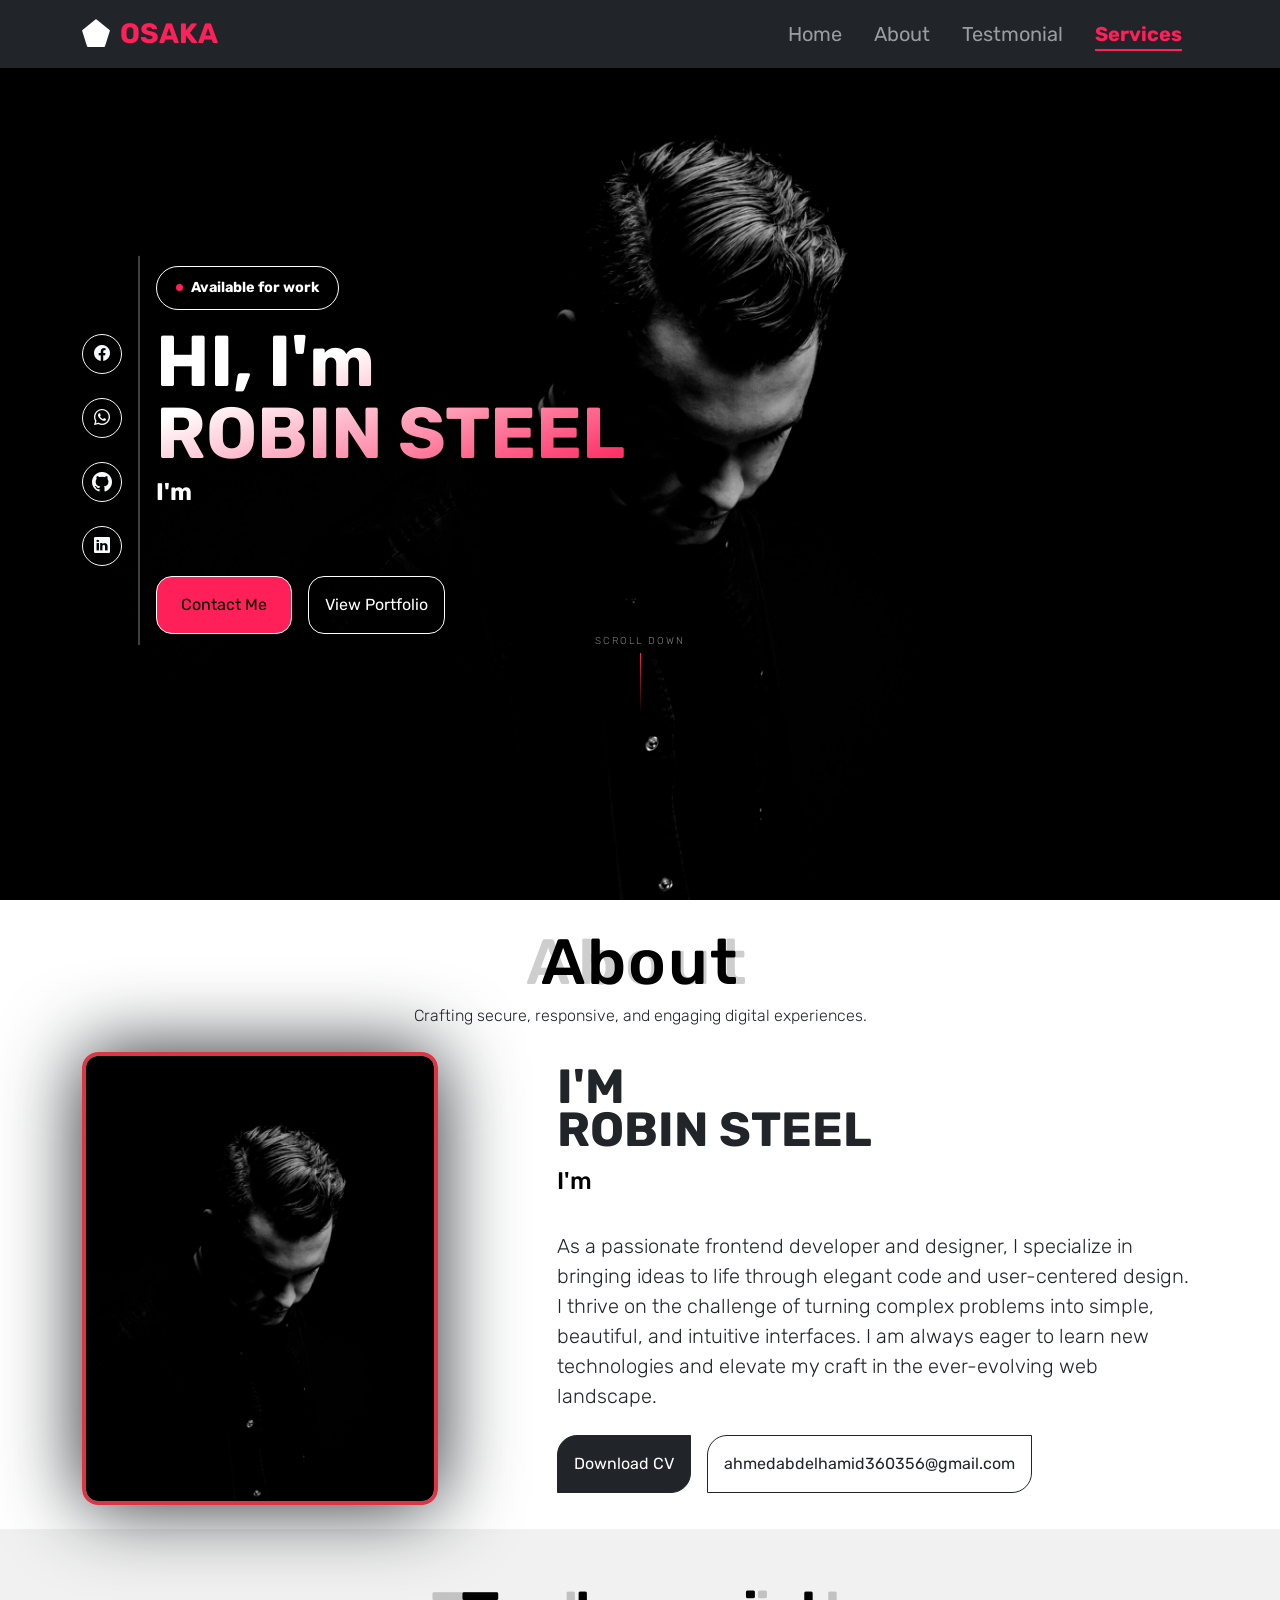
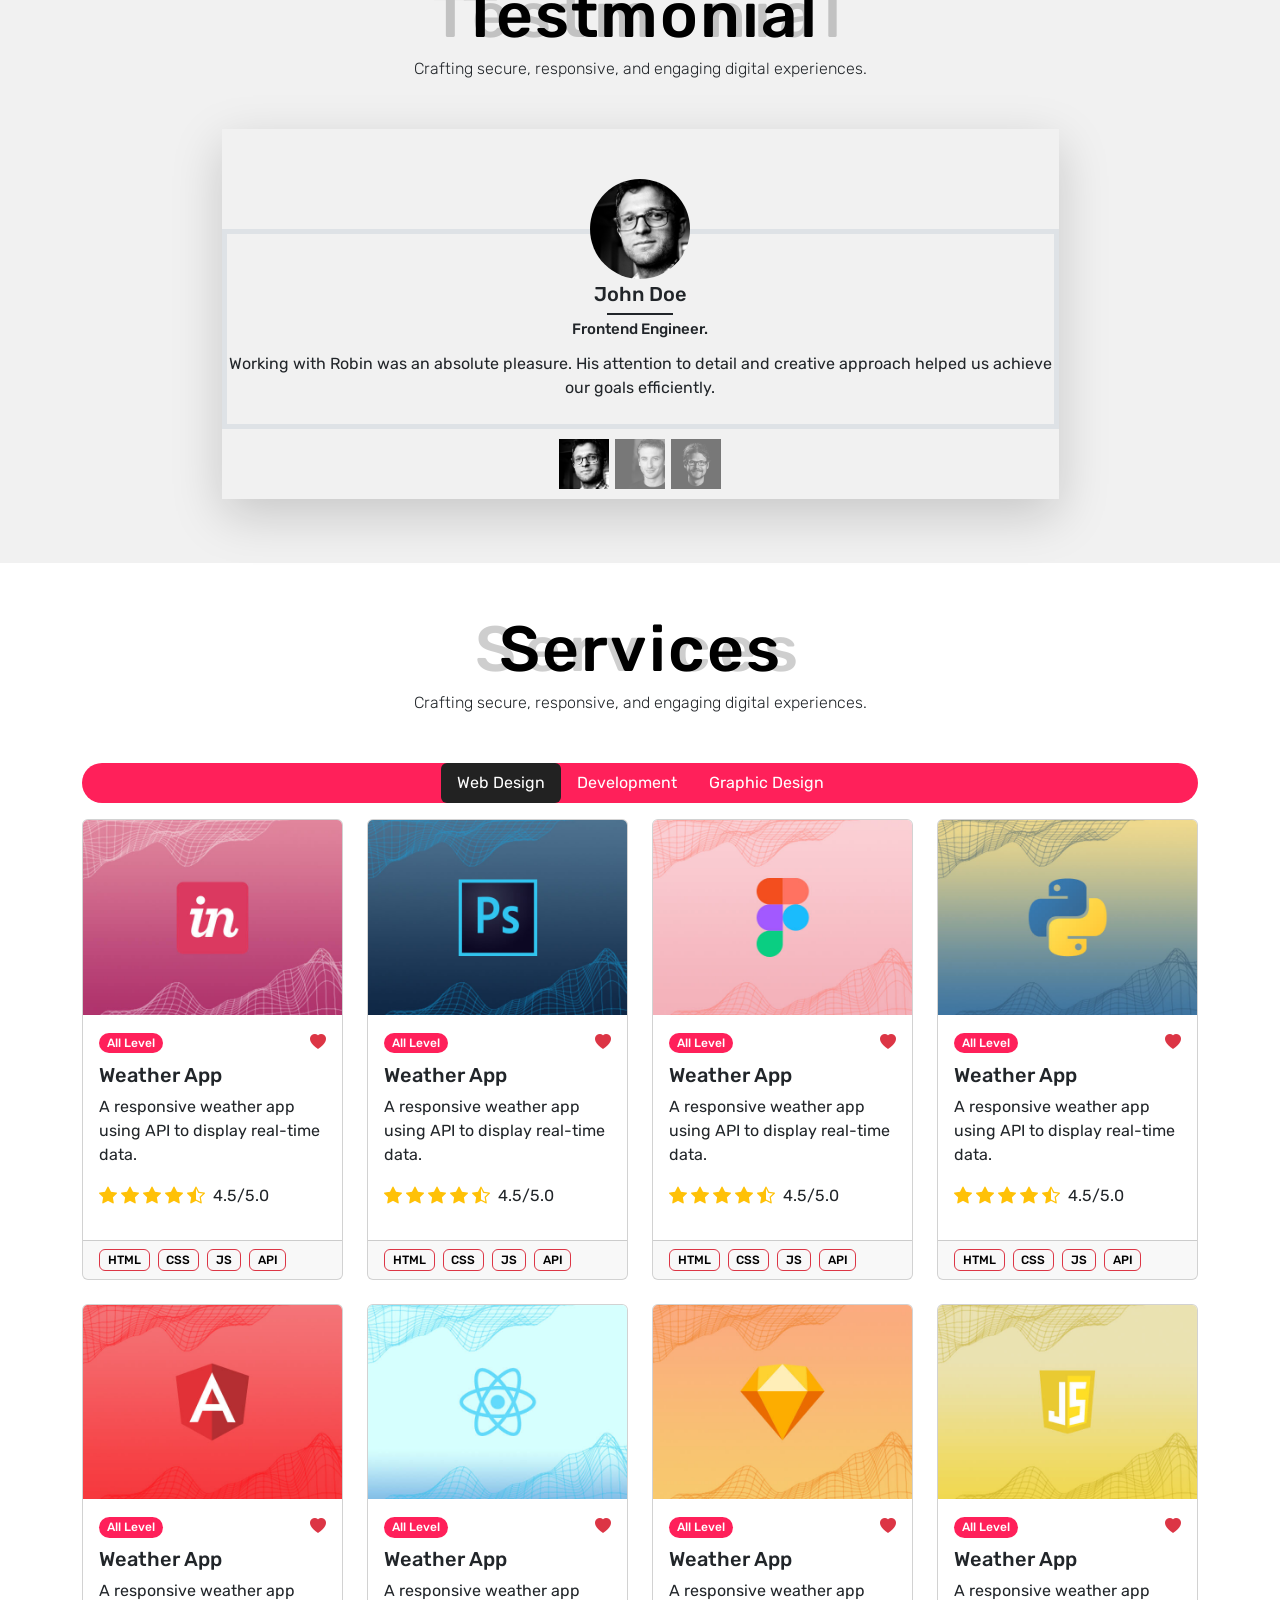
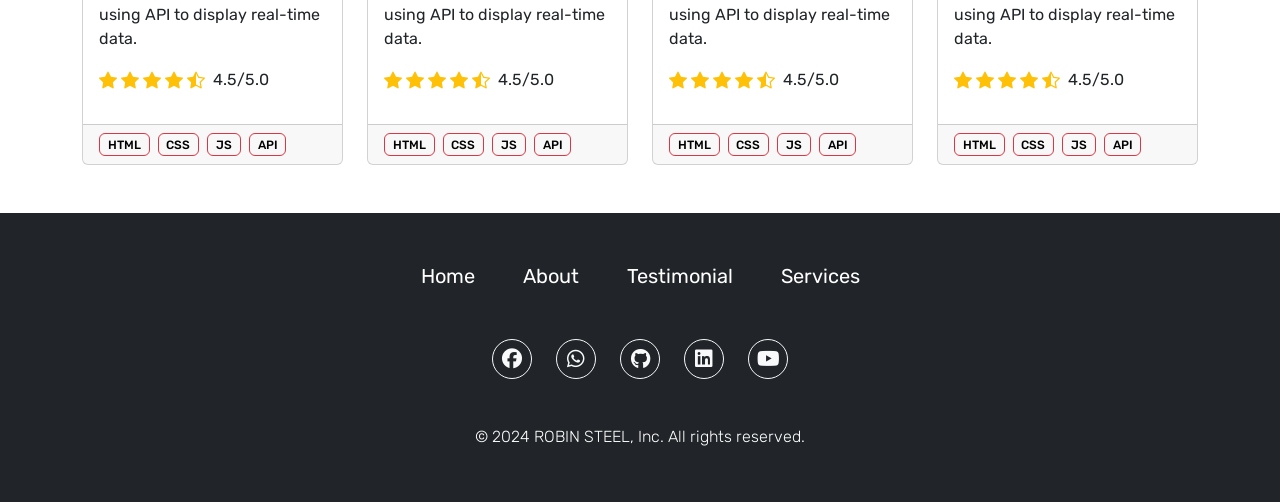
==== commit c04483e5: "fix css paths after moving index file and photos" ====
--- a/index.html
+++ b/index.html
@@ -8,8 +8,8 @@
     <title>Portfolio-OSAKA</title>
 
     <!--=======link css======-->
-    <link rel="stylesheet" href="../css/bootstrap.css" />
-    <link rel="stylesheet" href="../css/style.css" />
+    <link rel="stylesheet" href="./css/bootstrap.min.css" />
+    <link rel="stylesheet" href="./css/style.css" />
 
     <!-- font awesome (icons) -->
      <link rel="stylesheet" href="https://cdn.jsdelivr.net/npm/bootstrap-icons@1.13.1/font/bootstrap-icons.min.css">
@@ -107,7 +107,7 @@
           <div class="row align-items-center g-4">
             <div class="col-lg-4">
               <div class="imge border border-4 border-danger rounded-4 overflow-hidden ">
-                 <img src="../images/about-img.jpg" alt="my photo" class="w-100 about-img ">
+                 <img src="./images/about-img.jpg" alt="my photo" class="w-100 about-img ">
               </div>
             </div>
             <div class="col-lg-7 offset-lg-1 about-content">
@@ -115,7 +115,7 @@
                 I'M <br>
                 ROBIN STEEL
               </h2>
-              <h3 class="about-word position-relative fs-4 text-white fw-medium mb-lg-4 mb-md-4 mb-sm-4 mb-4 bg-info" style="width: 300px; height: 40px; animation:fadeUp 0.9s 0.5s ease both;">
+              <h3 class="about-word position-relative fs-4 text-white fw-medium mb-lg-4 mb-md-4 mb-sm-4 mb-4" style="width: 300px; height: 40px; animation:fadeUp 0.9s 0.5s ease both;">
               <span class="text-black">I'm</span> <br>
               <span class="word word1 text-black position-absolute">Developer</span>
               <span class="word word2 text-black position-absolute">Creative <span class="ui">UI/UX</span> Designer</span>
@@ -146,7 +146,7 @@
              <div class="carousel-item active">
                <div class="team text-center">
                 <div class="team-imge" style="animation:fadeUp 0.8s 0.3s ease both;" >
-                 <img src="../images/test-1.jpg" class=""  alt="photo">
+                 <img src="./images/test-1.jpg" class=""  alt="photo">
                 </div>
                 <div class="team-content border border-5 pt-5 pb-2 ">
                   <h2 class="">John Doe</h2>
@@ -158,7 +158,7 @@
              <div class="carousel-item">
                <div class="team text-center">
                 <div class="team-imge" style="animation:fadeUp 0.8s 0.3s ease both;" >
-                 <img src="../images/test-2.jpg" class=""  alt="photo">
+                 <img src="./images/test-2.jpg" class=""  alt="photo">
                 </div>
                 <div class="team-content border border-5 pt-5 pb-2 ">
                   <h2 class="">Alex Morgan</h2>
@@ -170,7 +170,7 @@
              <div class="carousel-item">
                <div class="team text-center">
                 <div class="team-imge" style="animation:fadeUp 0.8s 0.3s ease both;">
-                 <img src="../images/test-3.png" class=""  alt="photo">
+                 <img src="./images/test-3.png" class=""  alt="photo">
                 </div>
                 <div class="team-content border border-5 pt-5 pb-2 ">
                   <h2 class="">David Chen</h2>
@@ -182,9 +182,9 @@
             
              </div>
             <div class="carousel-indicators position-static" style="animation:fadeUp 0.9s 0.8s ease both;">
-                <button type="button" data-bs-target="#carouselExampleIndicators" data-bs-slide-to="0" class="active" aria-current="true" aria-label="Slide 1"><img src="../images/test-1.jpg" class="w-100 " alt=""></button>
-                <button type="button" data-bs-target="#carouselExampleIndicators" data-bs-slide-to="1" aria-label="Slide 2"><img src="../images/test-2.jpg" class="w-100 " alt=""></button>
-                <button type="button" data-bs-target="#carouselExampleIndicators" data-bs-slide-to="2" aria-label="Slide 3"><img src="../images/test-3.png" class="w-100" alt=""></button>
+                <button type="button" data-bs-target="#carouselExampleIndicators" data-bs-slide-to="0" class="active" aria-current="true" aria-label="Slide 1"><img src="./images/test-1.jpg" class="w-100 " alt=""></button>
+                <button type="button" data-bs-target="#carouselExampleIndicators" data-bs-slide-to="1" aria-label="Slide 2"><img src="./images/test-2.jpg" class="w-100 " alt=""></button>
+                <button type="button" data-bs-target="#carouselExampleIndicators" data-bs-slide-to="2" aria-label="Slide 3"><img src="./images/test-3.png" class="w-100" alt=""></button>
               </div>
         </div>
         </div>
@@ -218,7 +218,7 @@
       <div class="col-md-6 col-lg-4 col-xl-3" style="animation:fadeUp 0.8s 0.1s ease both;">
         <div class="card" >
       <div class="card-imge position-relative overflow-hidden">
-      <img src="../images/services-img/04.jpg" class="card-img-top" alt="...">
+      <img src="./images/services-img/04.jpg" class="card-img-top" alt="...">
       <div class="overlay position-absolute w-100 h-100 d-flex justify-content-center align-items-center gap-3 ">
         <a href="#" class="btn ">View Project</a>
         <a href="#" class="btn ghost">GitHub</a>
@@ -258,7 +258,7 @@
       <div class="col-md-6 col-lg-4 col-xl-3" style="animation:fadeUp 0.8s 0.2s ease both;">
         <div class="card" >
       <div class="card-imge position-relative overflow-hidden">
-      <img src="../images/services-img/02.jpg" class="card-img-top" alt="...">
+      <img src="./images/services-img/02.jpg" class="card-img-top" alt="...">
       <div class="overlay position-absolute w-100 h-100 d-flex justify-content-center align-items-center gap-3 ">
         <a href="#" class="btn ">View Project</a>
         <a href="#" class="btn ghost">GitHub</a>
@@ -298,7 +298,7 @@
       <div class="col-md-6 col-lg-4 col-xl-3" style="animation:fadeUp 0.8s 0.3s ease both;">
         <div class="card" >
       <div class="card-imge position-relative overflow-hidden">
-      <img src="../images/services-img/03.jpg" class="card-img-top" alt="...">
+      <img src="./images/services-img/03.jpg" class="card-img-top" alt="...">
       <div class="overlay position-absolute w-100 h-100 d-flex justify-content-center align-items-center gap-3 ">
         <a href="#" class="btn ">View Project</a>
         <a href="#" class="btn ghost">GitHub</a>
@@ -338,7 +338,7 @@
       <div class="col-md-6 col-lg-4 col-xl-3" style="animation:fadeUp 0.8s 0.4s ease both;">
         <div class="card" >
       <div class="card-imge position-relative overflow-hidden">
-      <img src="../images/services-img/05.jpg" class="card-img-top" alt="...">
+      <img src="./images/services-img/05.jpg" class="card-img-top" alt="...">
       <div class="overlay position-absolute w-100 h-100 d-flex justify-content-center align-items-center gap-3 ">
         <a href="#" class="btn ">View Project</a>
         <a href="#" class="btn ghost">GitHub</a>
@@ -378,7 +378,7 @@
       <div class="col-md-6 col-lg-4 col-xl-3" style="animation:fadeUp 0.8s 0.1s ease both;">
         <div class="card" >
       <div class="card-imge position-relative overflow-hidden">
-      <img src="../images/services-img/06.jpg" class="card-img-top" alt="...">
+      <img src="./images/services-img/06.jpg" class="card-img-top" alt="...">
       <div class="overlay position-absolute w-100 h-100 d-flex justify-content-center align-items-center gap-3 ">
         <a href="#" class="btn ">View Project</a>
         <a href="#" class="btn ghost">GitHub</a>
@@ -418,7 +418,7 @@
       <div class="col-md-6 col-lg-4 col-xl-3" style="animation:fadeUp 0.8s 0.2s ease both;">
         <div class="card" >
       <div class="card-imge position-relative overflow-hidden">
-      <img src="../images/services-img/07.jpg" class="card-img-top" alt="...">
+      <img src="./images/services-img/07.jpg" class="card-img-top" alt="...">
       <div class="overlay position-absolute w-100 h-100 d-flex justify-content-center align-items-center gap-3 ">
         <a href="#" class="btn ">View Project</a>
         <a href="#" class="btn ghost">GitHub</a>
@@ -458,7 +458,7 @@
       <div class="col-md-6 col-lg-4 col-xl-3" style="animation:fadeUp 0.8s 0.3s ease both;">
         <div class="card" >
       <div class="card-imge position-relative overflow-hidden">
-      <img src="../images/services-img/08.jpg" class="card-img-top" alt="...">
+      <img src="./images/services-img/08.jpg" class="card-img-top" alt="...">
       <div class="overlay position-absolute w-100 h-100 d-flex justify-content-center align-items-center gap-3 ">
         <a href="#" class="btn ">View Project</a>
         <a href="#" class="btn ghost">GitHub</a>
@@ -498,7 +498,7 @@
       <div class="col-md-6 col-lg-4 col-xl-3" style="animation:fadeUp 0.8s 0.4s ease both;">
         <div class="card" >
       <div class="card-imge position-relative overflow-hidden">
-      <img src="../images/services-img/09.jpg" class="card-img-top" alt="...">
+      <img src="./images/services-img/09.jpg" class="card-img-top" alt="...">
       <div class="overlay position-absolute w-100 h-100 d-flex justify-content-center align-items-center gap-3 ">
         <a href="#" class="btn ">View Project</a>
         <a href="#" class="btn ghost">GitHub</a>
@@ -543,7 +543,7 @@
       <div class="col-md-6 col-lg-4 col-xl-3" style="animation:fadeUp 0.8s 0.1s ease both;">
         <div class="card" >
       <div class="card-imge position-relative overflow-hidden">
-      <img src="../images/services-img/05.jpg" class="card-img-top" alt="...">
+      <img src="./images/services-img/05.jpg" class="card-img-top" alt="...">
       <div class="overlay position-absolute w-100 h-100 d-flex justify-content-center align-items-center gap-3 ">
         <a href="#" class="btn ">View Project</a>
         <a href="#" class="btn ghost">GitHub</a>
@@ -583,7 +583,7 @@
       <div class="col-md-6 col-lg-4 col-xl-3" style="animation:fadeUp 0.8s 0.2s ease both;">
         <div class="card" >
       <div class="card-imge position-relative overflow-hidden">
-      <img src="../images/services-img/06.jpg" class="card-img-top" alt="...">
+      <img src="./images/services-img/06.jpg" class="card-img-top" alt="...">
       <div class="overlay position-absolute w-100 h-100 d-flex justify-content-center align-items-center gap-3 ">
         <a href="#" class="btn ">View Project</a>
         <a href="#" class="btn ghost">GitHub</a>
@@ -623,7 +623,7 @@
       <div class="col-md-6 col-lg-4 col-xl-3" style="animation:fadeUp 0.8s 0.3s ease both;">
         <div class="card" >
       <div class="card-imge position-relative overflow-hidden">
-      <img src="../images/services-img/07.jpg" class="card-img-top" alt="...">
+      <img src="./images/services-img/07.jpg" class="card-img-top" alt="...">
       <div class="overlay position-absolute w-100 h-100 d-flex justify-content-center align-items-center gap-3 ">
         <a href="#" class="btn ">View Project</a>
         <a href="#" class="btn ghost">GitHub</a>
@@ -663,7 +663,7 @@
       <div class="col-md-6 col-lg-4 col-xl-3" style="animation:fadeUp 0.8s 0.4s ease both;">
         <div class="card" >
       <div class="card-imge position-relative overflow-hidden">
-      <img src="../images/services-img/08.jpg" class="card-img-top" alt="...">
+      <img src="./images/services-img/08.jpg" class="card-img-top" alt="...">
       <div class="overlay position-absolute w-100 h-100 d-flex justify-content-center align-items-center gap-3 ">
         <a href="#" class="btn ">View Project</a>
         <a href="#" class="btn ghost">GitHub</a>
@@ -703,7 +703,7 @@
       <div class="col-md-6 col-lg-4 col-xl-3" style="animation:fadeUp 0.8s 0.1s ease both;">
         <div class="card" >
       <div class="card-imge position-relative overflow-hidden">
-      <img src="../images/services-img/09.jpg" class="card-img-top" alt="...">
+      <img src="./images/services-img/09.jpg" class="card-img-top" alt="...">
       <div class="overlay position-absolute w-100 h-100 d-flex justify-content-center align-items-center gap-3 ">
         <a href="#" class="btn ">View Project</a>
         <a href="#" class="btn ghost">GitHub</a>
@@ -747,7 +747,7 @@
       <div class="col-md-6 col-lg-4 col-xl-3" style="animation:fadeUp 0.8s 0.1s ease both;">
         <div class="card" >
       <div class="card-imge position-relative overflow-hidden">
-      <img src="../images/services-img/04.jpg" class="card-img-top" alt="...">
+      <img src="./images/services-img/04.jpg" class="card-img-top" alt="...">
       <div class="overlay position-absolute w-100 h-100 d-flex justify-content-center align-items-center gap-3 ">
         <a href="#" class="btn ">View Project</a>
         <a href="#" class="btn ghost">GitHub</a>
@@ -787,7 +787,7 @@
       <div class="col-md-6 col-lg-4 col-xl-3" style="animation:fadeUp 0.8s 0.2s ease both;">
         <div class="card" >
       <div class="card-imge position-relative overflow-hidden">
-      <img src="../images/services-img/02.jpg" class="card-img-top" alt="...">
+      <img src="./images/services-img/02.jpg" class="card-img-top" alt="...">
       <div class="overlay position-absolute w-100 h-100 d-flex justify-content-center align-items-center gap-3 ">
         <a href="#" class="btn ">View Project</a>
         <a href="#" class="btn ghost">GitHub</a>
@@ -827,7 +827,7 @@
       <div class="col-md-6 col-lg-4 col-xl-3" style="animation:fadeUp 0.8s 0.3s ease both;">
         <div class="card" >
       <div class="card-imge position-relative overflow-hidden">
-      <img src="../images/services-img/03.jpg" class="card-img-top" alt="...">
+      <img src="./images/services-img/03.jpg" class="card-img-top" alt="...">
       <div class="overlay position-absolute w-100 h-100 d-flex justify-content-center align-items-center gap-3 ">
         <a href="#" class="btn ">View Project</a>
         <a href="#" class="btn ghost">GitHub</a>
@@ -868,7 +868,7 @@
       <div class="col-md-6 col-lg-4 col-xl-3" style="animation:fadeUp 0.8s 0.4s ease both;">
         <div class="card" >
       <div class="card-imge position-relative overflow-hidden">
-      <img src="../images/services-img/08.jpg" class="card-img-top" alt="...">
+      <img src="./images/services-img/08.jpg" class="card-img-top" alt="...">
       <div class="overlay position-absolute w-100 h-100 d-flex justify-content-center align-items-center gap-3 ">
         <a href="#" class="btn ">View Project</a>
         <a href="#" class="btn ghost">GitHub</a>
@@ -942,7 +942,7 @@
   </footer>
 
     <!--====== boostrab js link======== -->
-    <script src="../js/bootstrap.bundle.min.js"></script>
+    <script src="./js/bootstrap.bundle.min.js"></script>
   </body>
 </html>
 
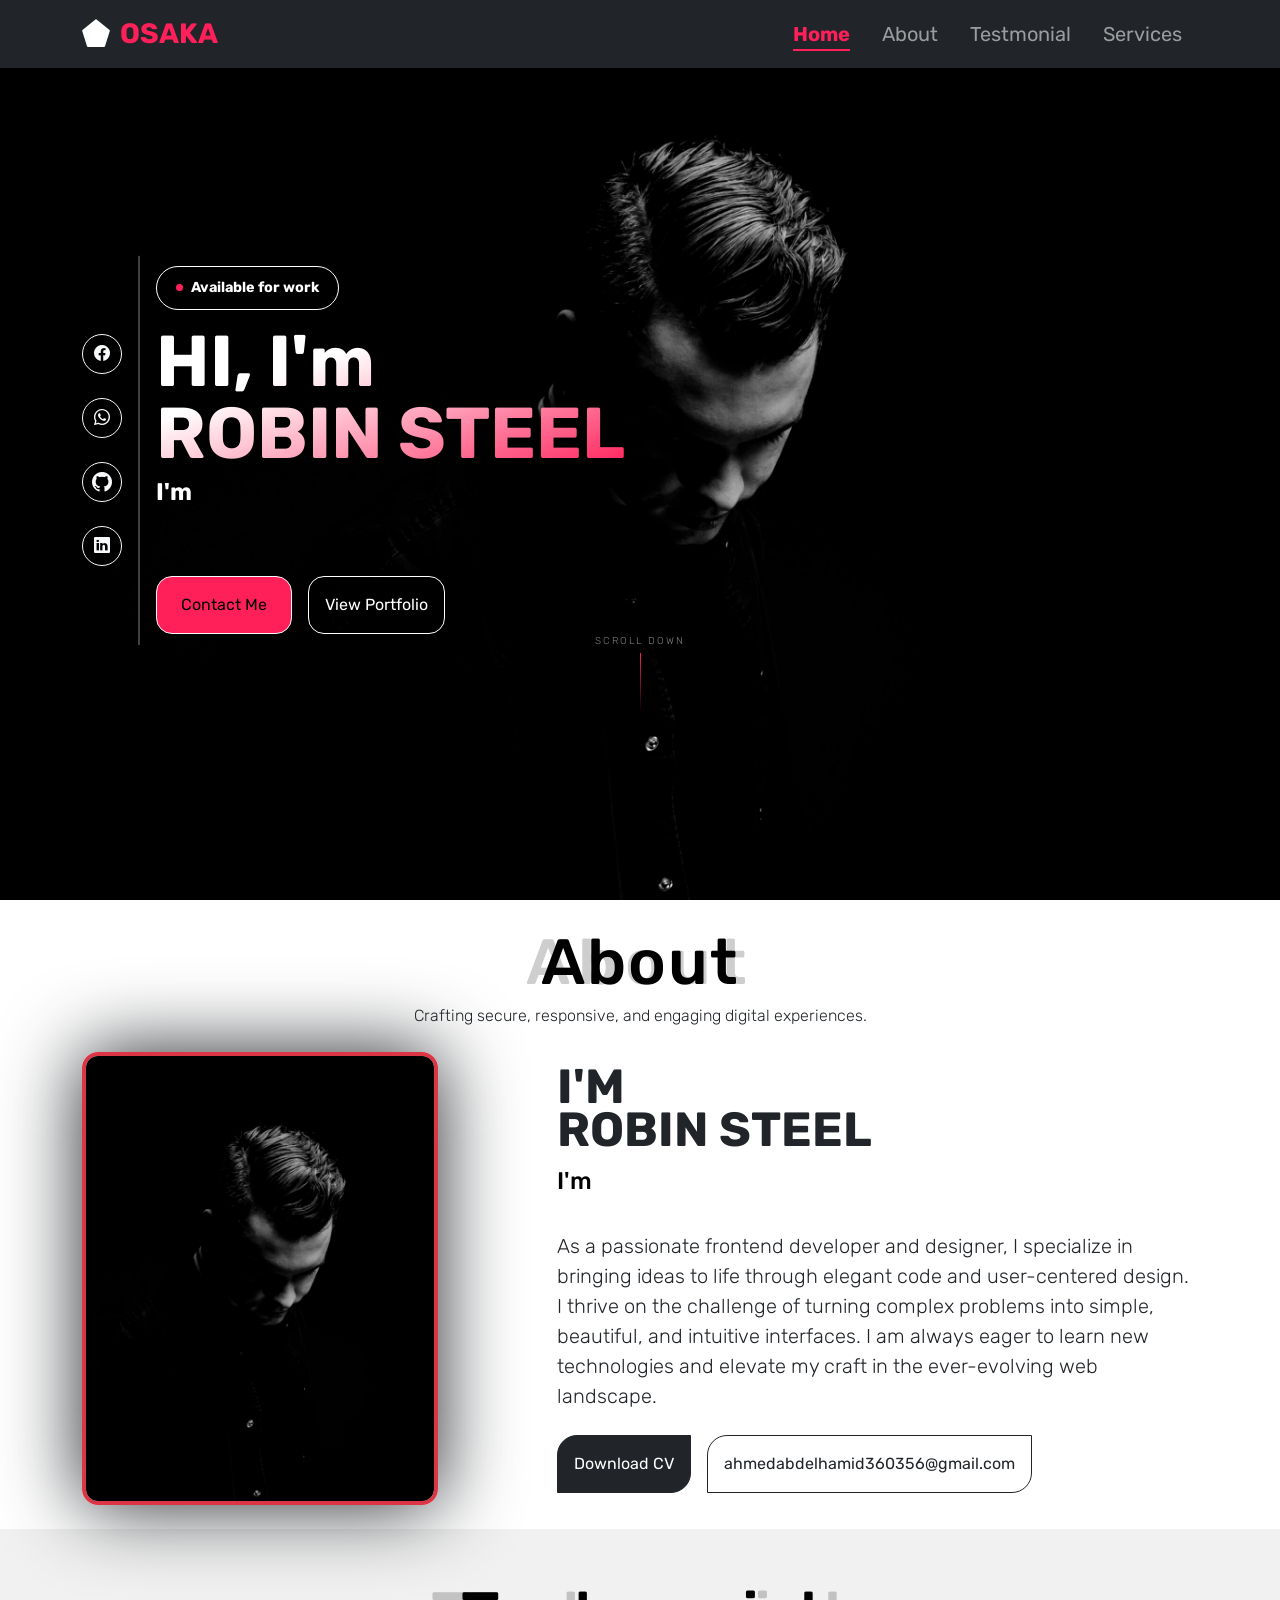
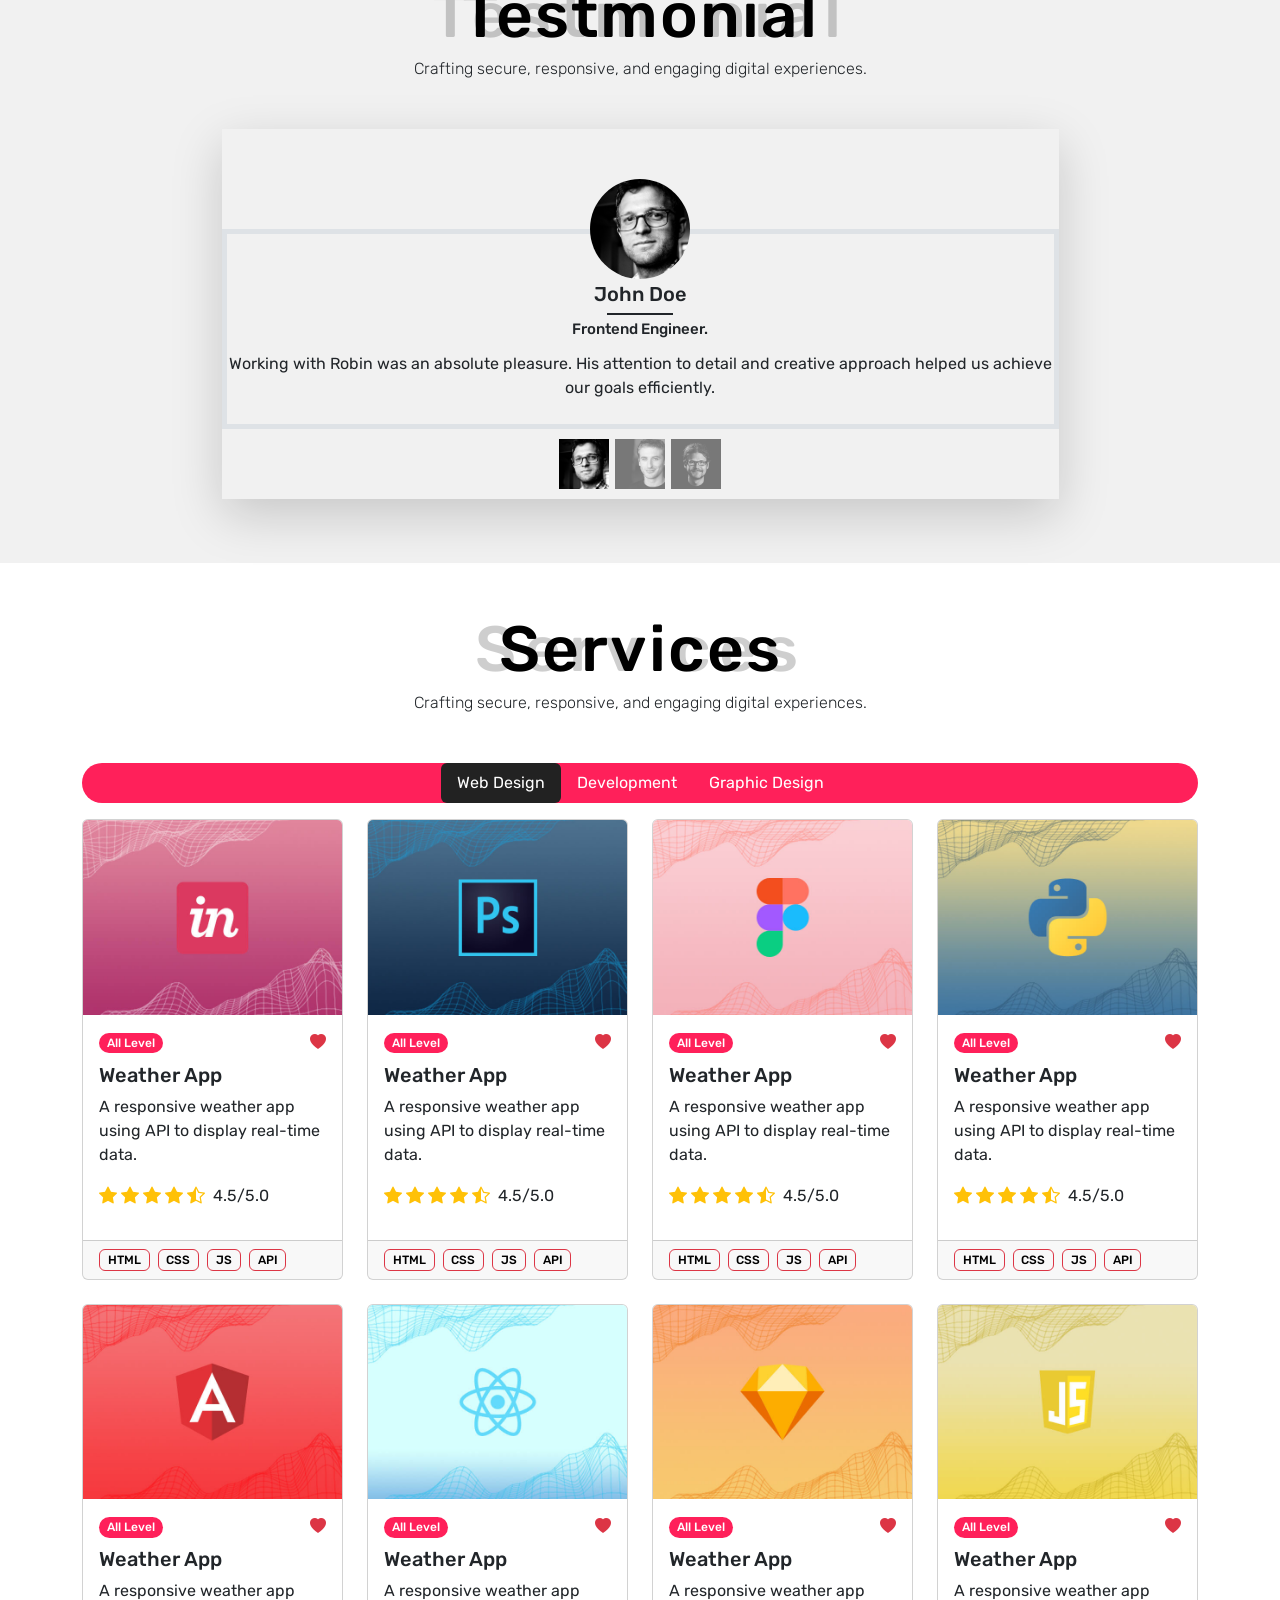
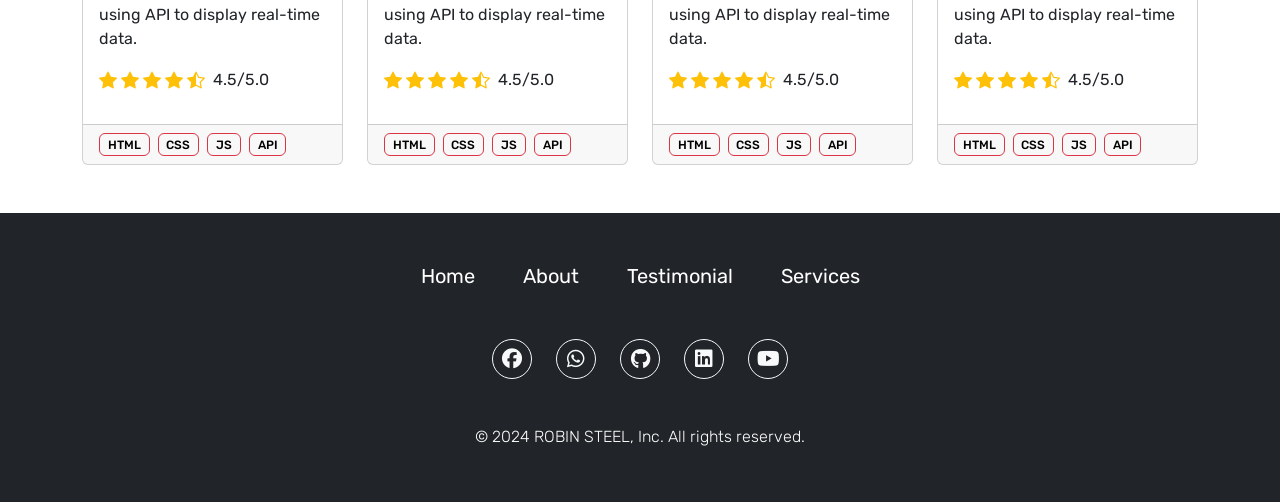
==== commit 7dd8dc83: "edit links" ====
--- a/index.html
+++ b/index.html
@@ -20,7 +20,7 @@
      <link href="https://fonts.googleapis.com/css2?family=Rubik:ital,wght@0,300..900;1,300..900&display=swap" rel="stylesheet">
   </head>
 
-  <body data-bs-spy="scroll" data-bs-target=".navbar" data-bs-offset="70" class="overflow-x-hidden">
+  <body data-bs-spy="scroll" data-bs-target=".my-nav" data-bs-offset="70">
 
     <!-- =======start navber====== -->
     <header>
@@ -36,7 +36,7 @@
             <div class="collapse navbar-collapse justify-content-end" id="navbarNav">
                 <ul class="navbar-nav fs-5 mb-2 mb-lg-0">
                  <li class="nav-item">
-                  <a class="nav-link active mx-3 px-0" aria-current="page" href="#Home">Home</a>
+                  <a class="nav-link mx-3 px-0" aria-current="page" href="#Home">Home</a>
                  </li>
                  <li class="nav-item">
                   <a class="nav-link mx-3 px-0" href="#About">About</a>
--- a/css/style.css
+++ b/css/style.css
@@ -317,7 +317,7 @@
 
 @media(min-width: 100px) and (max-width: 990px){
  .hero .hero-content .hero__scroll{
-    bottom: -1%;
+    bottom: 5px;
  }
 }
 
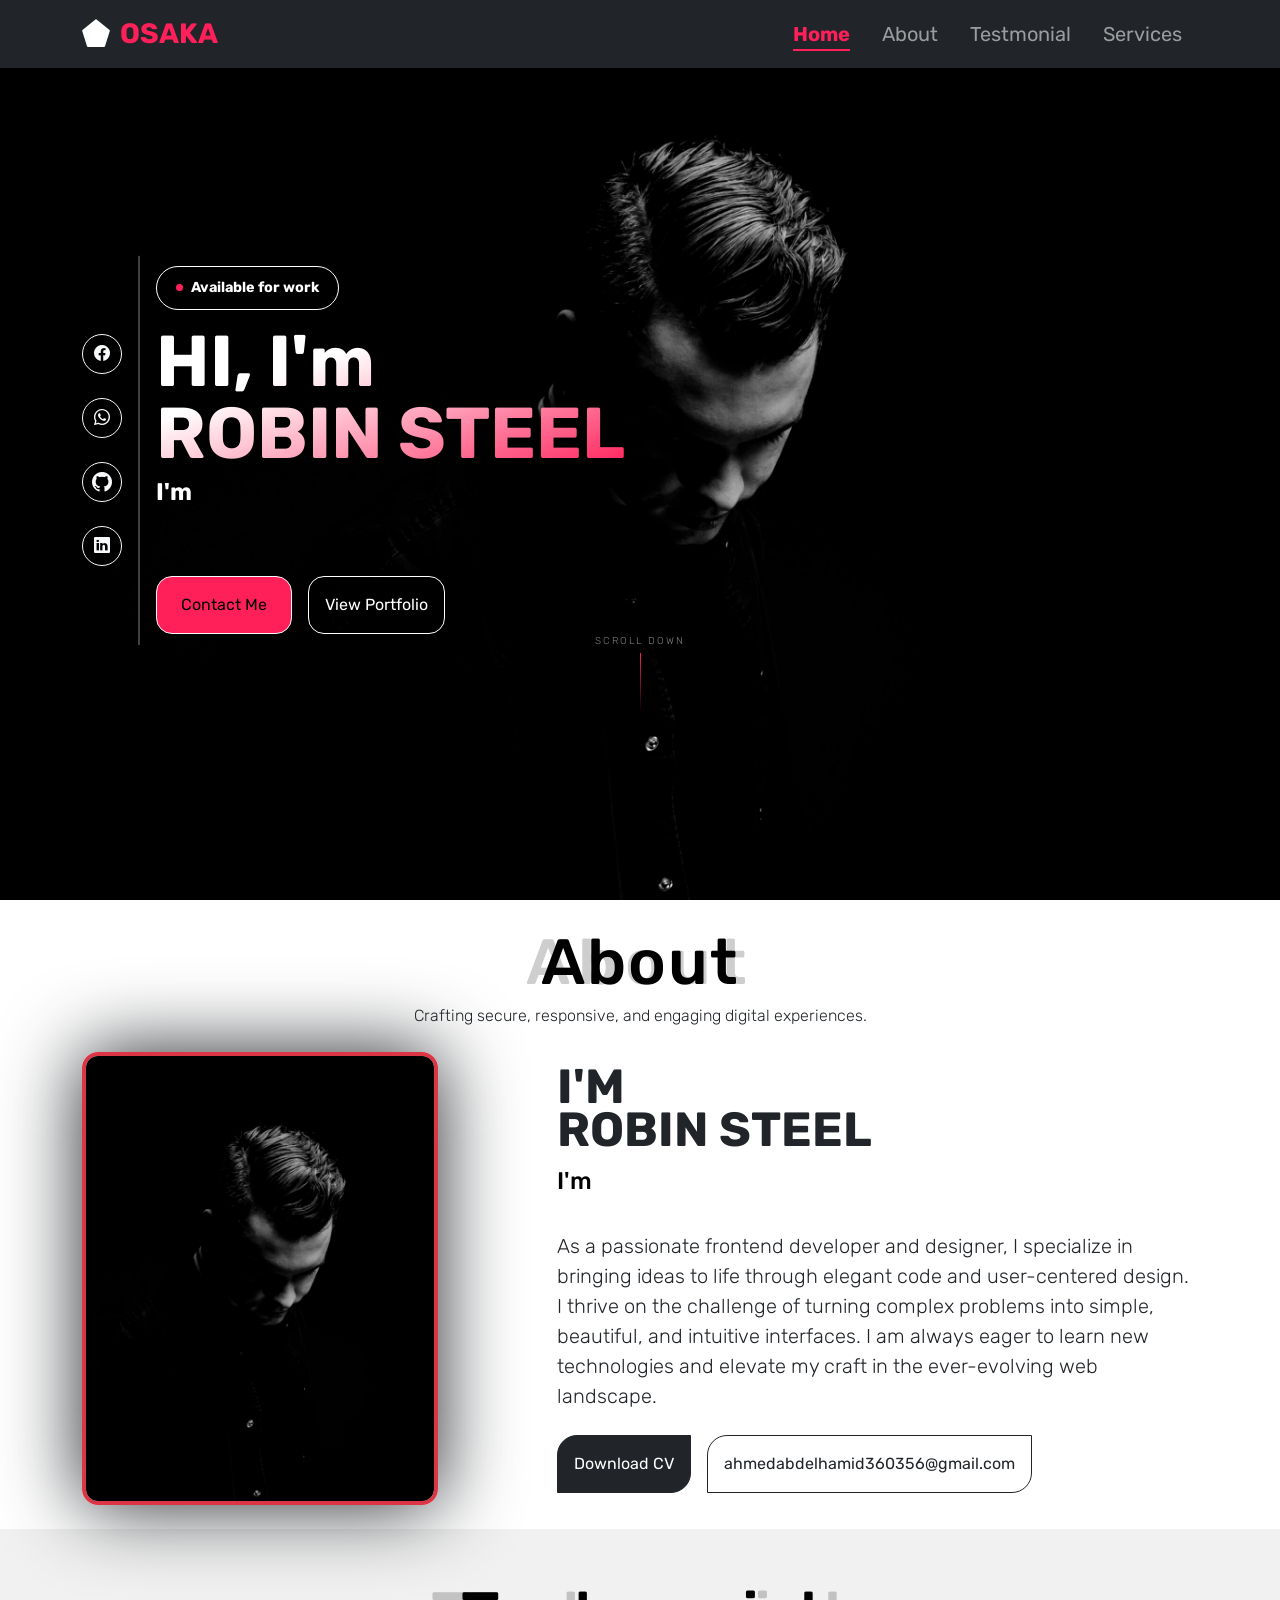
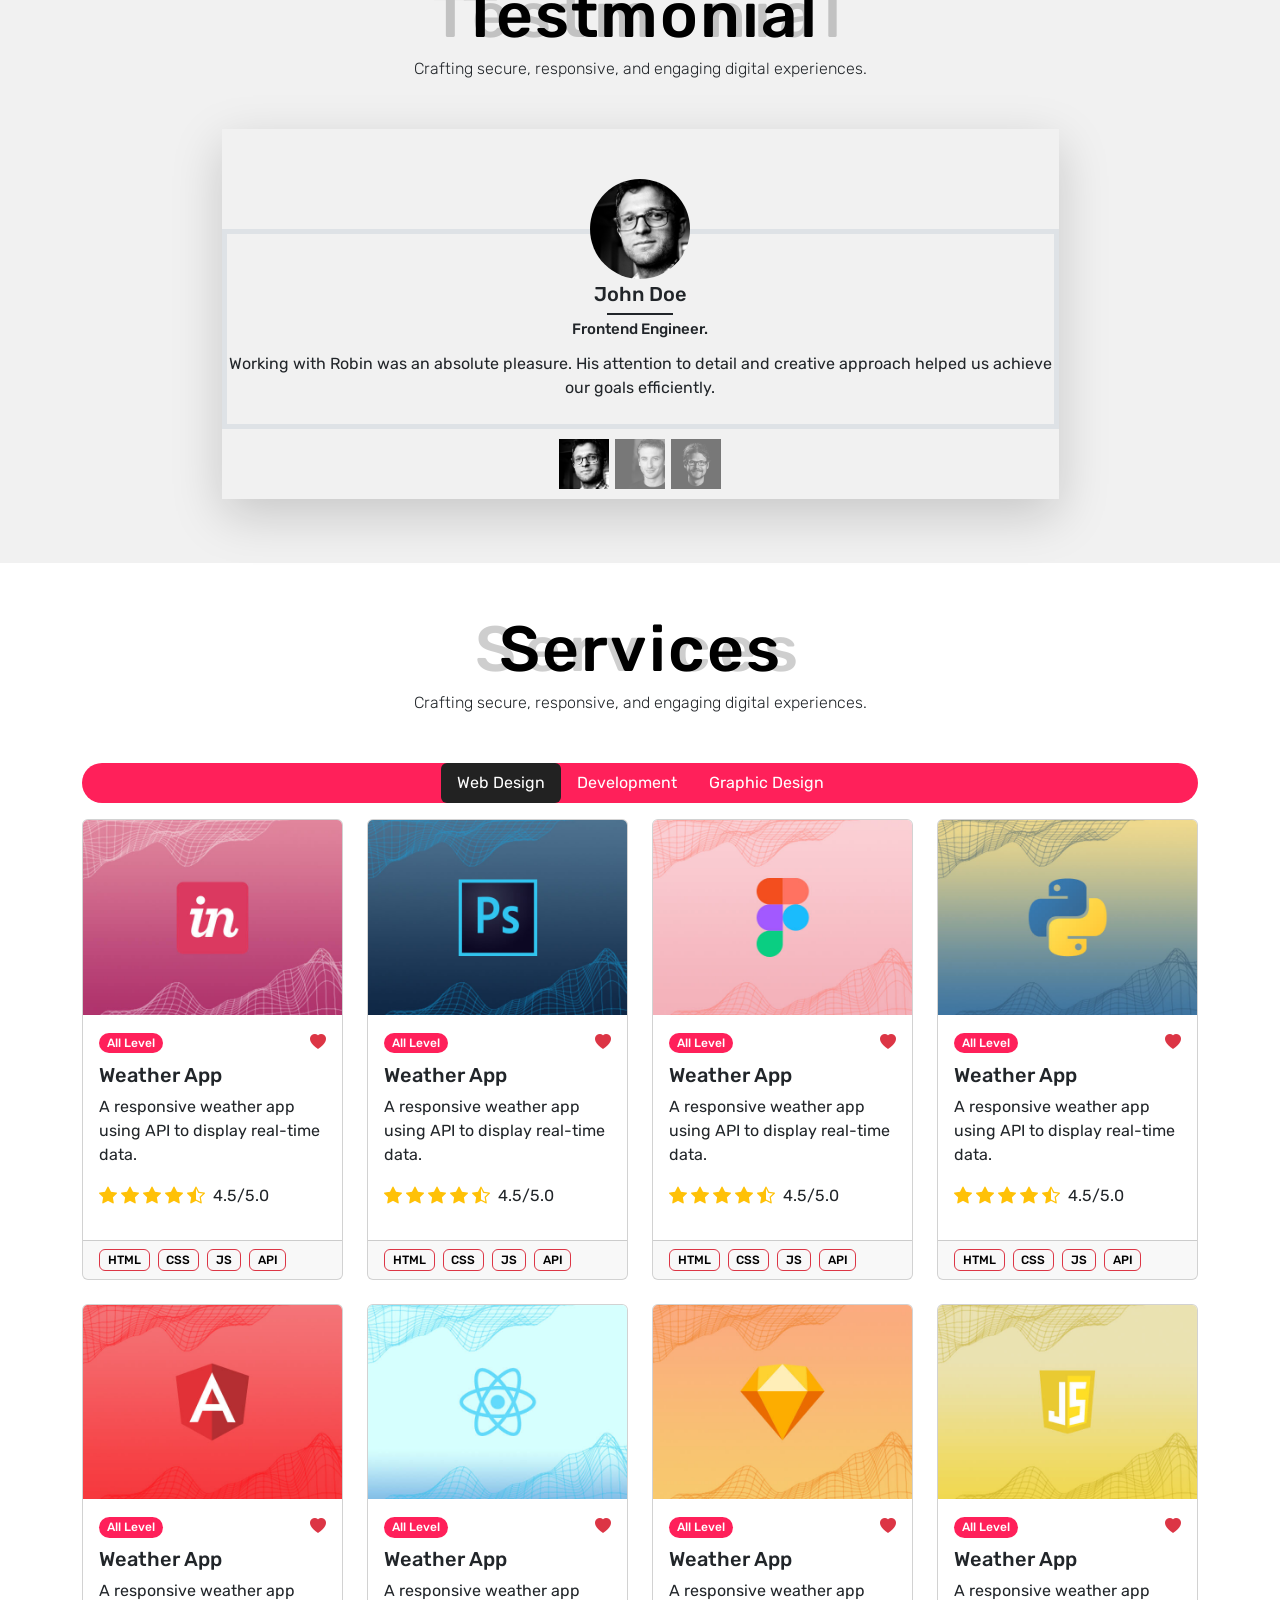
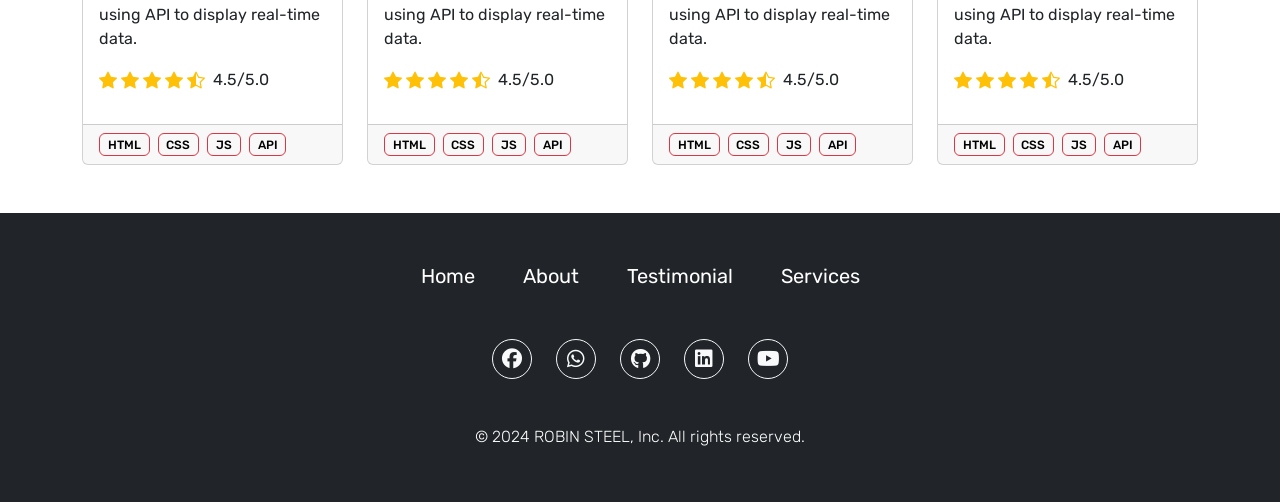
==== commit bd426d53: "refactor: final project cleanup and structure improvements" ====
--- a/index.html
+++ b/index.html
@@ -19,144 +19,146 @@
      <link rel="preconnect" href="https://fonts.gstatic.com" crossorigin>
      <link href="https://fonts.googleapis.com/css2?family=Rubik:ital,wght@0,300..900;1,300..900&display=swap" rel="stylesheet">
   </head>
-
   <body data-bs-spy="scroll" data-bs-target=".my-nav" data-bs-offset="70">
 
     <!-- =======start navber====== -->
     <header>
       <nav class="navbar navbar-expand-lg bg-dark navbar-dark fixed-top my-nav ">
         <div class="container">
-            <div class="logo">
-             <i class="bi bi-pentagon-fill fs-3 icon"></i>
-             <a class="navbar-brand fw-bold fs-3 " href="#">OSAKA</a>
-            </div>
-            <button class="navbar-toggler" type="button" data-bs-toggle="collapse" data-bs-target="#navbarNav" aria-controls="navbarNav" aria-expanded="false" aria-label="Toggle navigation">
+          <div class="logo">
+            <i class="bi bi-pentagon-fill fs-3 icon"></i>
+            <a class="navbar-brand fw-bold fs-3 " href="#">OSAKA</a>
+          </div>
+          <button class="navbar-toggler" type="button" data-bs-toggle="collapse" data-bs-target="#navbarNav" aria-controls="navbarNav" aria-expanded="false" aria-label="Toggle navigation">
             <span class="navbar-toggler-icon"></span>
-            </button>
-            <div class="collapse navbar-collapse justify-content-end" id="navbarNav">
-                <ul class="navbar-nav fs-5 mb-2 mb-lg-0">
-                 <li class="nav-item">
-                  <a class="nav-link mx-3 px-0" aria-current="page" href="#Home">Home</a>
-                 </li>
-                 <li class="nav-item">
-                  <a class="nav-link mx-3 px-0" href="#About">About</a>
-                 </li>
-                 <li class="nav-item">
-                  <a class="nav-link mx-3 px-0" href="#Testmonial">Testmonial</a>
-                 </li>
-                 <li class="nav-item">
-                  <a class="nav-link mx-3 px-0" href="#Services">Services</a>
-                 </li>
-                </ul>
-            </div>
+          </button>
+          <div class="collapse navbar-collapse justify-content-end" id="navbarNav">
+            <ul class="navbar-nav fs-5 mb-2 mb-lg-0">
+              <li class="nav-item">
+                <a class="nav-link mx-3 px-0" aria-current="page" href="#Home">Home</a>
+              </li>
+              <li class="nav-item">
+                <a class="nav-link mx-3 px-0" href="#About">About</a>
+              </li>
+              <li class="nav-item">
+                <a class="nav-link mx-3 px-0" href="#Testmonial">Testmonial</a>
+              </li>
+              <li class="nav-item">
+                <a class="nav-link mx-3 px-0" href="#Services">Services</a>
+              </li>
+            </ul>
+          </div>
         </div>
       </nav>
     </header>
 
-     <!-- =======end navber======-->
-     <!--========start hero======-->
-
-     <section id="Home"  class="hero position-relative mb-3">
-        <div class="container vh-100 d-flex align-items-center justify-content-start gap-3">
-              <div class="row flex-column g-lg-4 g-md-4 g-sm-3 g-2 ">
-                <div class="col-4 hero-social1"><a class="btn btn-outline-light rounded-circle d-flex justify-content-center align-items-center hero-social" style="width:40px; height:40px;" href="#" ><i class="bi bi-facebook fs-6 "></i></a></div>
-                <div class="col-4 hero-social2"><a class="btn btn-outline-light rounded-circle d-flex justify-content-center align-items-center hero-social" style="width:40px; height:40px;" href="#"><i class="bi bi-whatsapp fs-6"></i></a></div>
-                <div class="col-4 hero-social3"><a class="btn btn-outline-light rounded-circle d-flex justify-content-center align-items-center hero-social" style="width:40px; height:40px;" href="#"><i class="bi bi-github fs-5 "></i></a></div>
-                <div class="col-4 hero-social4"><a class="btn btn-outline-light rounded-circle d-flex justify-content-center align-items-center hero-social" style="width:40px; height:40px;" href="#"><i class="bi bi-linkedin fs-6"></i></a></div>
-              </div>
-             <hr class="space bg-white" style="width: 2px; height: 390px;">
-            <div class="hero-content">
-            <div class=" hero-badg d-inline-flex align-items-center gap-2 bg-transparent border border-1 border-white text-white rounded-5 mb-3">
-              <span class="dott d-block rounded-circle " style="width: 7px; height: 7px;"></span>
-              <span class=" hero-badg-content fw-bold ">Available for work</span>
+    <!--=======end navber======-->
+    <!--========start hero======-->
+
+    <section id="Home"  class="hero position-relative mb-3">
+      <div class="container vh-100 d-flex align-items-center justify-content-start gap-3">
+        <div class="row flex-column g-lg-4 g-md-4 g-sm-3 g-2 ">
+          <div class="col-4 hero-social1"><a class="btn btn-outline-light rounded-circle d-flex justify-content-center align-items-center hero-social" style="width:40px; height:40px;" href="#"><i class="bi bi-facebook fs-6 "></i></a></div>
+          <div class="col-4 hero-social2"><a class="btn btn-outline-light rounded-circle d-flex justify-content-center align-items-center hero-social" style="width:40px; height:40px;" href="#"><i class="bi bi-whatsapp fs-6"></i></a></div>
+          <div class="col-4 hero-social3"><a class="btn btn-outline-light rounded-circle d-flex justify-content-center align-items-center hero-social" style="width:40px; height:40px;" href="#"><i class="bi bi-github fs-5 "></i></a></div>
+          <div class="col-4 hero-social4"><a class="btn btn-outline-light rounded-circle d-flex justify-content-center align-items-center hero-social" style="width:40px; height:40px;" href="#"><i class="bi bi-linkedin fs-6"></i></a></div>
+        </div>
+        <hr class="space bg-white" style="width: 2px; height: 390px;">
+        <div class="hero-content">
+          <div class=" hero-badg d-inline-flex align-items-center gap-2 bg-transparent border border-1 border-white text-white rounded-5 mb-3">
+            <span class="dott d-block rounded-circle " style="width: 7px; height: 7px;"></span>
+            <span class=" hero-badg-content fw-bold ">Available for work</span>
+          </div>
+          <h1 class="hero__title fw-bold  ">
+            HI, I'm <br> 
+            <span>ROBIN STEEL</span>
+          </h1>
+          <h2 class="hero-word position-relative fs-4 text-white fw-bolder mb-lg-5 mb-md-4 mb-sm-3 mb-3" style="width: 50px; height: 50px; animation:fadeUp 0.9s 0.4s ease both;">
+            <span class="fs">I'm</span> <br>
+            <span class="word word1 position-absolute start-0">Developer</span>
+            <span class="word word2 position-absolute">Designer</span>
+            <span class="word word3 position-absolute">Freelancer</span>
+          </h2>
+          <div class="hero__btns d-flex gap-3 flex-wrap" style="width: 100%;"> 
+            <a href="" class=" btn-contact btn btn-outline-light rounded-4 py-3 px-4">Contact Me</a>
+            <a href="" class=" btn-Portfolio btn btn-outline-light rounded-4 p-3">View Portfolio</a>
+          </div>
+          <div class="hero__scroll position-absolute d-flex flex-column align-items-center gap-1  start-50 translate-middle-x" style="animation:fadeUp 0.9s 0.5s ease both;">
+            <span class="hero__scroll-text fw-light">SCROLL DOWN</span>
+            <div class="hero__scroll-line"></div>
+          </div>
+        </div>
+      </div>
+    </section>
+
+    <!--========end hero======-->
+    <!--========start about======-->
+
+    <section id="About" class="about my-4 ">
+      <div class="container ">
+        <div  class="about-header position-relative text-center "style="width: 100%; height: 80px;">
+          <h2 class="about-header-tittle back position-absolute top-0 start-50 translate-middle-x">About</h2>
+          <h2 class="about-header-tittle front position-absolute top-0 start-50 translate-middle-x">About</h2>
+        </div>
+        <p class="text-center fs-6 fw-lighter mb-4" style="animation:fadeUp 0.9s 0.3s ease both;">Crafting secure, responsive, and engaging digital experiences.</p>
+        <div class="row align-items-center g-4">
+          <div class="col-lg-4">
+            <div class="imge border border-4 border-danger rounded-4 overflow-hidden ">
+              <img src="./images/about-img.jpg" alt="my photo" class="w-100 about-img ">
             </div>
-            <h1 class="hero__title fw-bold  ">
-              HI, I'm <br> 
-              <span>ROBIN STEEL</span>
-            </h1>
-            <h2 class="hero-word position-relative fs-4 text-white fw-bolder mb-lg-5 mb-md-4 mb-sm-3 mb-3" style="width: 50px; height: 50px; animation:fadeUp 0.9s 0.4s ease both;">
-              <span class="fs">I'm</span> <br>
-              <span class="word word1 position-absolute start-0">Developer</span>
-              <span class="word word2 position-absolute">Designer</span>
-              <span class="word word3 position-absolute">Freelancer</span>
-           </h2>
-                <div class="hero__btns d-flex gap-3 flex-wrap" style="width: 100%;"> 
-                  <a href="" class=" btn-contact btn btn-outline-light rounded-4 py-3 px-4">Contact Me</a>
-                  <a href="" class=" btn-Portfolio btn btn-outline-light rounded-4 p-3">View Portfolio</a>
-                </div>
-
-
-               <div class="hero__scroll position-absolute d-flex flex-column align-items-center gap-1  start-50 translate-middle-x" style="animation:fadeUp 0.9s 0.5s ease both;">
-                <span class="hero__scroll-text fw-light">SCROLL DOWN</span>
-                <div class="hero__scroll-line"></div>
-               </div>
-          </div>
-        </div>
-
-     </section>
-
-      <!--========end hero======-->
-      <!--========start about======-->
-      <section id="About" class="about my-4 ">
-        <div class="container ">
-          <div  class="about-header position-relative text-center "style="width: 100%; height: 80px;">
-             <h2 class="about-header-tittle back position-absolute top-0 start-50 translate-middle-x">About</h2>
-             <h2 class="about-header-tittle front position-absolute top-0 start-50 translate-middle-x">About</h2>
-          </div>
-          <p class="text-center fs-6 fw-lighter mb-4" style="animation:fadeUp 0.9s 0.3s ease both;">Crafting secure, responsive, and engaging digital experiences.</p>
-          <div class="row align-items-center g-4">
-            <div class="col-lg-4">
-              <div class="imge border border-4 border-danger rounded-4 overflow-hidden ">
-                 <img src="./images/about-img.jpg" alt="my photo" class="w-100 about-img ">
-              </div>
-            </div>
-            <div class="col-lg-7 offset-lg-1 about-content">
-              <h2 class=" name fw-bold mb-3">
-                I'M <br>
-                ROBIN STEEL
-              </h2>
-              <h3 class="about-word position-relative fs-4 text-white fw-medium mb-lg-4 mb-md-4 mb-sm-4 mb-4" style="width: 300px; height: 40px; animation:fadeUp 0.9s 0.5s ease both;">
+          </div>
+          <div class="col-lg-7 offset-lg-1 about-content">
+            <h2 class=" name fw-bold mb-3">
+              I'M <br>
+              ROBIN STEEL
+            </h2>
+            <h3 class="about-word position-relative fs-4 text-white fw-medium mb-lg-4 mb-md-4 mb-sm-4 mb-4" style="width: 300px; height: 40px; animation:fadeUp 0.9s 0.5s ease both;">
               <span class="text-black">I'm</span> <br>
               <span class="word word1 text-black position-absolute">Developer</span>
               <span class="word word2 text-black position-absolute">Creative <span class="ui">UI/UX</span> Designer</span>
               <span class="word word3 text-black position-absolute">Freelancer</span>
-              </h3>
-              <p class="fs-5 fw-lighter mb-4" style="animation:fadeUp 1s 0.5s ease both;">As a passionate frontend developer and designer, I specialize in bringing ideas to life through elegant code and user-centered design. I thrive on the challenge of turning complex problems into simple, beautiful, and intuitive interfaces. I am always eager to learn new technologies and elevate my craft in the ever-evolving web landscape.</p>
-              <div class="about-btns d-flex gap-3 flex-wrap">
-                <a href="" class=" cv btn btn-outline-dark p-3">Download CV</a>
-                <a href="mailto:ahmedabdelhamid360356@gmail.com?subject=Hello Ahmed&body=I want to contact you" class=" email btn btn-outline-dark p-3">ahmedabdelhamid360356@gmail.com</a>
-              </div>
-              
+            </h3>
+            <p class="fs-5 fw-lighter mb-4" style="animation:fadeUp 1s 0.5s ease both;">As a passionate frontend developer and designer, I specialize in bringing ideas to life through elegant code and user-centered design. I thrive on the challenge of turning complex problems into simple, beautiful, and intuitive interfaces. I am always eager to learn new technologies and elevate my craft in the ever-evolving web landscape.</p>
+            <div class="about-btns d-flex gap-3 flex-wrap">
+              <a href="" class=" cv btn btn-outline-dark p-3">Download CV</a>
+              <a href="mailto:ahmedabdelhamid360356@gmail.com?subject=Hello Ahmed&body=I want to contact you" class=" email btn btn-outline-dark p-3">ahmedabdelhamid360356@gmail.com</a>
             </div>
           </div>
         </div>
-      </section>
-      <!--========end about======-->
-      <!--========start Testmonial======-->
-
-      <section id="Testmonial" class="testmonial py-5">
-        <div class="container">
-           <div class="testmonial-header position-relative text-center "style="width: 100%; height: 80px; ">
-             <h2 class="testmonial-header-tittle back position-absolute top-0 start-50 translate-middle-x">Testmonial</h2>
-             <h2 class="testmonial-header-tittle front position-absolute top-0 start-50 translate-middle-x">Testmonial</h2>
-          </div>
-          <p class="text-center fs-6 fw-lighter mb-5" style="animation:fadeUp 0.9s 0.3s ease both;">Crafting secure, responsive, and engaging digital experiences.</p>
-          <div id="carouselExampleIndicators" class="carousel slide w-75 mx-auto shadow-lg">
-             <div class="carousel-inner">
-             <div class="carousel-item active">
-               <div class="team text-center">
+      </div>
+    </section>
+
+    <!--========end about======-->
+    <!--========start Testmonial======-->
+    <section id="Testmonial" class="testmonial py-5">
+      <div class="container">
+        <div class="testmonial-header position-relative text-center "style="width: 100%; height: 80px; ">
+          <h2 class="testmonial-header-tittle back position-absolute top-0 start-50 translate-middle-x">Testmonial</h2>
+          <h2 class="testmonial-header-tittle front position-absolute top-0 start-50 translate-middle-x">Testmonial</h2>
+        </div>
+        <p class="text-center fs-6 fw-lighter mb-5" style="animation:fadeUp 0.9s 0.3s ease both;">Crafting secure, responsive, and engaging digital experiences.</p>
+         
+       <!--======start carousel======-->
+        <div id="carouselExampleIndicators" class="carousel slide w-75 mx-auto shadow-lg">
+          <div class="carousel-inner">
+            
+           <!--======carousel-1-=====-->
+            <div class="carousel-item active">
+              <div class="team text-center">
                 <div class="team-imge" style="animation:fadeUp 0.8s 0.3s ease both;" >
-                 <img src="./images/test-1.jpg" class=""  alt="photo">
+                 <img src="./images/test-1.jpg"  alt="photo">
                 </div>
                 <div class="team-content border border-5 pt-5 pb-2 ">
                   <h2 class="">John Doe</h2>
                   <h3 class="">Frontend Engineer.</h3>
                   <p style="animation:fadeUp 0.9s 0.7s ease both;">Working with Robin was an absolute pleasure. His attention to detail and creative approach helped us achieve our goals efficiently.</p>
                </div>
-               </div>
-              </div>
-             <div class="carousel-item">
-               <div class="team text-center">
+              </div>
+            </div>
+
+           <!--======carousel-2-=====-->
+            <div class="carousel-item">
+              <div class="team text-center">
                 <div class="team-imge" style="animation:fadeUp 0.8s 0.3s ease both;" >
                  <img src="./images/test-2.jpg" class=""  alt="photo">
                 </div>
@@ -164,11 +166,13 @@
                   <h2 class="">Alex Morgan</h2>
                   <h3 class="">Product Designer.</h3>
                   <p style="animation:fadeUp 0.9s 0.7s ease both;">Working with Robin was an absolute pleasure. His attention to detail and creative approach helped us achieve our goals efficiently.</p>
-               </div>
-               </div>
-              </div>
-             <div class="carousel-item">
-               <div class="team text-center">
+                </div>
+              </div>
+            </div>
+
+             <!--======carousel-3-=====-->
+            <div class="carousel-item">
+              <div class="team text-center">
                 <div class="team-imge" style="animation:fadeUp 0.8s 0.3s ease both;">
                  <img src="./images/test-3.png" class=""  alt="photo">
                 </div>
@@ -176,50 +180,396 @@
                   <h2 class="">David Chen</h2>
                   <h3 class="">Web Security.</h3>
                   <p style="animation:fadeUp 0.9s 0.7s ease both;">Working with Robin was an absolute pleasure. His attention to detail and creative approach helped us achieve our goals efficiently.</p>
-               </div>
-               </div>
-              </div>
-            
-             </div>
-            <div class="carousel-indicators position-static" style="animation:fadeUp 0.9s 0.8s ease both;">
-                <button type="button" data-bs-target="#carouselExampleIndicators" data-bs-slide-to="0" class="active" aria-current="true" aria-label="Slide 1"><img src="./images/test-1.jpg" class="w-100 " alt=""></button>
-                <button type="button" data-bs-target="#carouselExampleIndicators" data-bs-slide-to="1" aria-label="Slide 2"><img src="./images/test-2.jpg" class="w-100 " alt=""></button>
-                <button type="button" data-bs-target="#carouselExampleIndicators" data-bs-slide-to="2" aria-label="Slide 3"><img src="./images/test-3.png" class="w-100" alt=""></button>
-              </div>
-        </div>
-        </div>
-      </section>
-
-      <!--========end Testmonial======-->
-      <!--========start Services======-->
-      
-      <section id="Services" class="services py-5">
-        <div class="container">
-           <div class="services-header position-relative text-center "style="width: 100%; height: 80px;">
+                </div>
+              </div>
+            </div>
+          </div>
+
+          <!--======buttons=====-->
+          <div class="carousel-indicators position-static" style="animation:fadeUp 0.9s 0.8s ease both;">
+            <button type="button" data-bs-target="#carouselExampleIndicators" data-bs-slide-to="0" class="active" aria-current="true" aria-label="Slide 1"><img src="./images/test-1.jpg" class="w-100 " alt=""></button>
+            <button type="button" data-bs-target="#carouselExampleIndicators" data-bs-slide-to="1" aria-label="Slide 2"><img src="./images/test-2.jpg" class="w-100 " alt=""></button>
+            <button type="button" data-bs-target="#carouselExampleIndicators" data-bs-slide-to="2" aria-label="Slide 3"><img src="./images/test-3.png" class="w-100" alt=""></button>
+          </div>
+        </div>
+
+       <!--======end carousel======-->
+      </div>
+    </section>
+
+    <!--========end Testmonial======-->
+    <!--========start Services======-->
+      
+    <section id="Services" class="services py-5">
+      <div class="container">
+        <div class="services-header position-relative text-center "style="width: 100%; height: 80px;">
              <h2 class="services-header-tittle back position-absolute top-0 start-50 translate-middle-x">Services</h2>
              <h2 class="services-header-tittle front position-absolute top-0 start-50 translate-middle-x">Services</h2>
-          </div>
-          <p class="text-center fs-6 fw-lighter mb-5" style="animation:fadeUp 0.9s 0.3s ease both;">Crafting secure, responsive, and engaging digital experiences.</p>
-
-         <ul class="nav  justify-content-center rounded-5 nav-pills mb-3" id="pills-tab" role="tablist">
-  <li class="nav-item" role="presentation">
-    <button class="nav-link active " style="animation:fadeUp 0.5s 0.3s ease both;" id="pills-home-tab" data-bs-toggle="pill" data-bs-target="#pills-home" type="button" role="tab" aria-controls="pills-home" aria-selected="true">Web Design</button>
-  </li>
-  <li class="nav-item" role="presentation">
-    <button class="nav-link " style="animation:fadeUp 0.5s 0.4s ease both;" id="pills-profile-tab" data-bs-toggle="pill" data-bs-target="#pills-profile" type="button" role="tab" aria-controls="pills-profile" aria-selected="false">Development</button>
-  </li>
-  <li class="nav-item" role="presentation">
-    <button class="nav-link" style="animation:fadeUp 0.5s 0.5s ease both;" id="pills-contact-tab" data-bs-toggle="pill" data-bs-target="#pills-contact" type="button" role="tab" aria-controls="pills-contact" aria-selected="false">Graphic Design</button>
-  </li>
-</ul>
-<div class="tab-content" id="pills-tabContent">
-  <div class="tab-pane fade show active" id="pills-home" role="tabpanel" aria-labelledby="pills-home-tab" tabindex="0">
-      <div class="row g-4 ">
-      <div class="col-md-6 col-lg-4 col-xl-3" style="animation:fadeUp 0.8s 0.1s ease both;">
+        </div>
+        <p class="text-center fs-6 fw-lighter mb-5" style="animation:fadeUp 0.9s 0.3s ease both;">Crafting secure, responsive, and engaging digital experiences.</p>
+        <ul class="nav  justify-content-center rounded-5 nav-pills mb-3" id="pills-tab" role="tablist">
+          <li class="nav-item" role="presentation">
+           <button class="nav-link active " style="animation:fadeUp 0.5s 0.3s ease both;" id="pills-home-tab" data-bs-toggle="pill" data-bs-target="#pills-home" type="button" role="tab" aria-controls="pills-home" aria-selected="true">Web Design</button>
+          </li>
+          <li class="nav-item" role="presentation">
+           <button class="nav-link " style="animation:fadeUp 0.5s 0.4s ease both;" id="pills-profile-tab" data-bs-toggle="pill" data-bs-target="#pills-profile" type="button" role="tab" aria-controls="pills-profile" aria-selected="false">Development</button>
+          </li>
+          <li class="nav-item" role="presentation">
+           <button class="nav-link" style="animation:fadeUp 0.5s 0.5s ease both;" id="pills-contact-tab" data-bs-toggle="pill" data-bs-target="#pills-contact" type="button" role="tab" aria-controls="pills-contact" aria-selected="false">Graphic Design</button>
+          </li>
+        </ul>
+        <div class="tab-content" id="pills-tabContent">
+
+          <!--========tab-1-=======-->
+          <div class="tab-pane fade show active" id="pills-home" role="tabpanel" aria-labelledby="pills-home-tab" tabindex="0">
+            <div class="row g-4 ">
+
+             <!--========card-1-=========-->
+              <div class="col-md-6 col-lg-4 col-xl-3" style="animation:fadeUp 0.8s 0.1s ease both;">
+                <div class="card" >
+
+                  <div class="card-imge position-relative overflow-hidden">
+                    <img src="./images/services-img/04.jpg" class="card-img-top" alt="...">
+                    <div class="overlay">
+                      <a href="#" class="btn ">View Project</a>
+                      <a href="#" class="btn ghost">GitHub</a>
+                    </div>
+                  </div>
+      
+                  <div class="card-body">
+                    <div class="header d-flex justify-content-between align-items-center  mb-2 ">
+                      <div class="badge rounded-5 fw-medium">All Level</div>
+                      <i class="bi bi-heart-fill text-danger"></i>
+                    </div>
+                    <h5 class="card-title">Weather App</h5>
+                    <p class="card-text">A responsive weather app using API to display real-time data.</p>
+                    <div class="stars d-flex gap-2">
+                      <div class="star">
+                       <i class="bi bi-star-fill text-warning" style="font-size: 18px;"></i>
+                       <i class="bi bi-star-fill text-warning" style="font-size: 18px;"></i>
+                       <i class="bi bi-star-fill text-warning" style="font-size: 18px;"></i>
+                       <i class="bi bi-star-fill text-warning" style="font-size: 18px;"></i>
+                       <i class="bi bi-star-half text-warning" style="font-size: 18px;"></i>
+                      </div>
+                      <p class="" style="font-size: 16px; font-weight: 400; margin-top: 1px;">4.5/5.0</p>
+                    </div>
+                  </div>
+
+                  <div class="card-footer">
+                    <div class="tags d-flex gap-2 flex-wrap">
+                      <span class="badge border border-danger text-black fw-medium">HTML</span>
+                      <span class="badge border border-danger text-black fw-medium">CSS</span>
+                      <span class="badge border border-danger text-black fw-medium">JS</span>
+                      <span class="badge border border-danger text-black fw-medium">API</span>
+                    </div>
+                  </div>
+                </div>
+              </div>  
+
+             <!--========card-2-=========-->
+              <div class="col-md-6 col-lg-4 col-xl-3" style="animation:fadeUp 0.8s 0.2s ease both;">
+                <div class="card" >
+
+                  <div class="card-imge position-relative overflow-hidden">
+                    <img src="./images/services-img/02.jpg" class="card-img-top" alt="...">
+                    <div class="overlay">
+                      <a href="#" class="btn ">View Project</a>
+                      <a href="#" class="btn ghost">GitHub</a>
+                    </div>
+                  </div>
+      
+                  <div class="card-body">
+                    <div class="header d-flex justify-content-between align-items-center  mb-2 ">
+                     <div class="badge rounded-5 fw-medium">All Level</div>
+                     <i class="bi bi-heart-fill text-danger"></i>
+                    </div>
+                    <h5 class="card-title">Weather App</h5>
+                    <p class="card-text">A responsive weather app using API to display real-time data.</p>
+                    <div class="stars d-flex gap-2">
+                      <div class="star">
+                        <i class="bi bi-star-fill text-warning" style="font-size: 18px;"></i>
+                        <i class="bi bi-star-fill text-warning" style="font-size: 18px;"></i>
+                        <i class="bi bi-star-fill text-warning" style="font-size: 18px;"></i>
+                        <i class="bi bi-star-fill text-warning" style="font-size: 18px;"></i>
+                        <i class="bi bi-star-half text-warning" style="font-size: 18px;"></i>
+                      </div>
+                      <p class="" style="font-size: 16px; font-weight: 400; margin-top: 1px;">4.5/5.0</p>
+                    </div>
+                  </div>
+
+                  <div class="card-footer">
+                    <div class="tags d-flex gap-2 flex-wrap">
+                      <span class="badge border border-danger text-black fw-medium">HTML</span>
+                      <span class="badge border border-danger text-black fw-medium">CSS</span>
+                      <span class="badge border border-danger text-black fw-medium">JS</span>
+                      <span class="badge border border-danger text-black fw-medium">API</span>
+                    </div>
+                  </div>
+                </div>
+              </div> 
+
+             <!--========card-3-=========-->
+              <div class="col-md-6 col-lg-4 col-xl-3" style="animation:fadeUp 0.8s 0.3s ease both;">
+                <div class="card" >
+                  <div class="card-imge position-relative overflow-hidden">
+                    <img src="./images/services-img/03.jpg" class="card-img-top" alt="...">
+                    <div class="overlay">
+                      <a href="#" class="btn ">View Project</a>
+                      <a href="#" class="btn ghost">GitHub</a>
+                    </div>
+                  </div>
+      
+                  <div class="card-body">
+                    <div class="header d-flex justify-content-between align-items-center  mb-2 ">
+                      <div class="badge rounded-5 fw-medium">All Level</div>
+                      <i class="bi bi-heart-fill text-danger"></i>
+                    </div>
+                    <h5 class="card-title">Weather App</h5>
+                    <p class="card-text">A responsive weather app using API to display real-time data.</p>
+                    <div class="stars d-flex gap-2">
+                      <div class="star">
+                        <i class="bi bi-star-fill text-warning" style="font-size: 18px;"></i>
+                        <i class="bi bi-star-fill text-warning" style="font-size: 18px;"></i>
+                        <i class="bi bi-star-fill text-warning" style="font-size: 18px;"></i>
+                        <i class="bi bi-star-fill text-warning" style="font-size: 18px;"></i>
+                        <i class="bi bi-star-half text-warning" style="font-size: 18px;"></i>
+                      </div>
+                      <p class="" style="font-size: 16px; font-weight: 400; margin-top: 1px;">4.5/5.0</p>
+                    </div>
+                  </div>
+
+                  <div class="card-footer">
+                    <div class="tags d-flex gap-2 flex-wrap">
+                      <span class="badge border border-danger text-black fw-medium">HTML</span>
+                      <span class="badge border border-danger text-black fw-medium">CSS</span>
+                      <span class="badge border border-danger text-black fw-medium">JS</span>
+                      <span class="badge border border-danger text-black fw-medium">API</span>
+                    </div>
+                  </div>
+                </div>
+              </div>  
+
+             <!--========card-4-=========-->
+              <div class="col-md-6 col-lg-4 col-xl-3" style="animation:fadeUp 0.8s 0.4s ease both;">
+                <div class="card" >
+                  <div class="card-imge position-relative overflow-hidden">
+                    <img src="./images/services-img/05.jpg" class="card-img-top" alt="...">
+                    <div class="overlay">
+                    <a href="#" class="btn ">View Project</a>
+                    <a href="#" class="btn ghost">GitHub</a>
+                    </div>
+                  </div>
+      
+                  <div class="card-body">
+                    <div class="header d-flex justify-content-between align-items-center  mb-2 ">
+                      <div class="badge rounded-5 fw-medium">All Level</div>
+                      <i class="bi bi-heart-fill text-danger"></i>
+                    </div>
+                    <h5 class="card-title">Weather App</h5>
+                    <p class="card-text">A responsive weather app using API to display real-time data.</p>
+        
+                    <div class="stars d-flex gap-2">
+                      <div class="star">
+                        <i class="bi bi-star-fill text-warning" style="font-size: 18px;"></i>
+                        <i class="bi bi-star-fill text-warning" style="font-size: 18px;"></i>
+                        <i class="bi bi-star-fill text-warning" style="font-size: 18px;"></i>
+                        <i class="bi bi-star-fill text-warning" style="font-size: 18px;"></i>
+                        <i class="bi bi-star-half text-warning" style="font-size: 18px;"></i>
+                      </div>
+                      <p class="" style="font-size: 16px; font-weight: 400; margin-top: 1px;">4.5/5.0</p>
+                    </div>
+                  </div>
+
+                  <div class="card-footer">
+                    <div class="tags d-flex gap-2 flex-wrap">
+                      <span class="badge border border-danger text-black fw-medium">HTML</span>
+                      <span class="badge border border-danger text-black fw-medium">CSS</span>
+                      <span class="badge border border-danger text-black fw-medium">JS</span>
+                      <span class="badge border border-danger text-black fw-medium">API</span>
+                    </div>
+                  </div>
+                </div>
+              </div>  
+
+             <!--========card-5-=========-->
+              <div class="col-md-6 col-lg-4 col-xl-3" style="animation:fadeUp 0.8s 0.1s ease both;">
+                <div class="card" >
+                <div class="card-imge position-relative overflow-hidden">
+                  <img src="./images/services-img/06.jpg" class="card-img-top" alt="...">
+                  <div class="overlay">
+                    <a href="#" class="btn ">View Project</a>
+                    <a href="#" class="btn ghost">GitHub</a>
+                  </div>
+                </div>
+      
+                <div class="card-body">
+                <div class="header d-flex justify-content-between align-items-center  mb-2 ">
+                  <div class="badge rounded-5 fw-medium">All Level</div>
+                  <i class="bi bi-heart-fill text-danger"></i>
+                </div>
+                <h5 class="card-title">Weather App</h5>
+                <p class="card-text">A responsive weather app using API to display real-time data.</p>
+                <div class="stars d-flex gap-2">
+                  <div class="star">
+                    <i class="bi bi-star-fill text-warning" style="font-size: 18px;"></i>
+                    <i class="bi bi-star-fill text-warning" style="font-size: 18px;"></i>
+                    <i class="bi bi-star-fill text-warning" style="font-size: 18px;"></i>
+                    <i class="bi bi-star-fill text-warning" style="font-size: 18px;"></i>
+                    <i class="bi bi-star-half text-warning" style="font-size: 18px;"></i>
+                  </div>
+                  <p class="" style="font-size: 16px; font-weight: 400; margin-top: 1px;">4.5/5.0</p>
+                </div>
+              </div>
+
+              <div class="card-footer">
+                <div class="tags d-flex gap-2 flex-wrap">
+                  <span class="badge border border-danger text-black fw-medium">HTML</span>
+                  <span class="badge border border-danger text-black fw-medium">CSS</span>
+                  <span class="badge border border-danger text-black fw-medium">JS</span>
+                  <span class="badge border border-danger text-black fw-medium">API</span>
+                </div>
+              </div>
+            </div>
+              </div> 
+
+             <!--========card-6-=========-->
+              <div class="col-md-6 col-lg-4 col-xl-3" style="animation:fadeUp 0.8s 0.2s ease both;">
+                <div class="card" >
+                  <div class="card-imge position-relative overflow-hidden">
+                    <img src="./images/services-img/07.jpg" class="card-img-top" alt="...">
+                    <div class="overlay">
+                      <a href="#" class="btn ">View Project</a>
+                      <a href="#" class="btn ghost">GitHub</a>
+                    </div>
+                  </div>
+      
+                  <div class="card-body">
+                    <div class="header d-flex justify-content-between align-items-center  mb-2 ">
+                      <div class="badge rounded-5 fw-medium">All Level</div>
+                      <i class="bi bi-heart-fill text-danger"></i>
+                    </div>
+                    <h5 class="card-title">Weather App</h5>
+                    <p class="card-text">A responsive weather app using API to display real-time data.</p>
+                    <div class="stars d-flex gap-2">
+                      <div class="star">
+                        <i class="bi bi-star-fill text-warning" style="font-size: 18px;"></i>
+                        <i class="bi bi-star-fill text-warning" style="font-size: 18px;"></i>
+                        <i class="bi bi-star-fill text-warning" style="font-size: 18px;"></i>
+                        <i class="bi bi-star-fill text-warning" style="font-size: 18px;"></i>
+                        <i class="bi bi-star-half text-warning" style="font-size: 18px;"></i>
+                      </div>
+                      <p class="" style="font-size: 16px; font-weight: 400; margin-top: 1px;">4.5/5.0</p>
+                    </div>
+                  </div>
+
+                  <div class="card-footer">
+                    <div class="tags d-flex gap-2 flex-wrap">
+                      <span class="badge border border-danger text-black fw-medium">HTML</span>
+                      <span class="badge border border-danger text-black fw-medium">CSS</span>
+                      <span class="badge border border-danger text-black fw-medium">JS</span>
+                      <span class="badge border border-danger text-black fw-medium">API</span>
+                    </div>
+                  </div>
+                </div>
+              </div>
+
+             <!--========card-7-=========-->
+              <div class="col-md-6 col-lg-4 col-xl-3" style="animation:fadeUp 0.8s 0.3s ease both;">
+                <div class="card" >
+
+                  <div class="card-imge position-relative overflow-hidden">
+                    <img src="./images/services-img/08.jpg" class="card-img-top" alt="...">
+                    <div class="overlay">
+                      <a href="#" class="btn ">View Project</a>
+                      <a href="#" class="btn ghost">GitHub</a>
+                    </div>
+                  </div>
+      
+                  <div class="card-body">
+                    <div class="header d-flex justify-content-between align-items-center  mb-2 ">
+                      <div class="badge rounded-5 fw-medium">All Level</div>
+                      <i class="bi bi-heart-fill text-danger"></i>
+                    </div>
+                    <h5 class="card-title">Weather App</h5>
+                    <p class="card-text">A responsive weather app using API to display real-time data.</p>
+                    <div class="stars d-flex gap-2">
+                      <div class="star">
+                        <i class="bi bi-star-fill text-warning" style="font-size: 18px;"></i>
+                        <i class="bi bi-star-fill text-warning" style="font-size: 18px;"></i>
+                        <i class="bi bi-star-fill text-warning" style="font-size: 18px;"></i>
+                        <i class="bi bi-star-fill text-warning" style="font-size: 18px;"></i>
+                        <i class="bi bi-star-half text-warning" style="font-size: 18px;"></i>
+                      </div>
+                      <p class="" style="font-size: 16px; font-weight: 400; margin-top: 1px;">4.5/5.0</p>
+                    </div>
+                  </div>
+
+                  <div class="card-footer">
+                    <div class="tags d-flex gap-2 flex-wrap">
+                      <span class="badge border border-danger text-black fw-medium">HTML</span>
+                      <span class="badge border border-danger text-black fw-medium">CSS</span>
+                      <span class="badge border border-danger text-black fw-medium">JS</span>
+                      <span class="badge border border-danger text-black fw-medium">API</span>
+                    </div>
+                  </div>
+                </div>
+              </div> 
+
+             <!--========card-8-=========-->
+              <div class="col-md-6 col-lg-4 col-xl-3" style="animation:fadeUp 0.8s 0.4s ease both;">
+                <div class="card" >
+
+                  <div class="card-imge position-relative overflow-hidden">
+                    <img src="./images/services-img/09.jpg" class="card-img-top" alt="...">
+                    <div class="overlay">
+                      <a href="#" class="btn ">View Project</a>
+                      <a href="#" class="btn ghost">GitHub</a>
+                    </div>
+                  </div>
+      
+                  <div class="card-body">
+                    <div class="header d-flex justify-content-between align-items-center  mb-2 ">
+                      <div class="badge rounded-5 fw-medium">All Level</div>
+                      <i class="bi bi-heart-fill text-danger"></i>
+                    </div>
+                    <h5 class="card-title">Weather App</h5>
+                    <p class="card-text">A responsive weather app using API to display real-time data.</p>
+                    <div class="stars d-flex gap-2">
+                      <div class="star">
+                        <i class="bi bi-star-fill text-warning" style="font-size: 18px;"></i>
+                        <i class="bi bi-star-fill text-warning" style="font-size: 18px;"></i>
+                        <i class="bi bi-star-fill text-warning" style="font-size: 18px;"></i>
+                        <i class="bi bi-star-fill text-warning" style="font-size: 18px;"></i>
+                        <i class="bi bi-star-half text-warning" style="font-size: 18px;"></i>
+                      </div>
+                      <p class="" style="font-size: 16px; font-weight: 400; margin-top: 1px;">4.5/5.0</p>
+                    </div>
+                  </div>
+
+                  <div class="card-footer">
+                    <div class="tags d-flex gap-2 flex-wrap">
+                      <span class="badge border border-danger text-black fw-medium">HTML</span>
+                      <span class="badge border border-danger text-black fw-medium">CSS</span>
+                      <span class="badge border border-danger text-black fw-medium">JS</span>
+                      <span class="badge border border-danger text-black fw-medium">API</span>
+                    </div>
+                  </div>
+
+                </div>
+              </div>  
+
+            </div>
+          </div>
+
+         <!--========tab-2-=======-->
+          <div class="tab-pane fade" id="pills-profile" role="tabpanel" aria-labelledby="pills-profile-tab" tabindex="0">
+            <div class="row g-4 ">
+       
+              <div class="col-md-6 col-lg-4 col-xl-3" style="animation:fadeUp 0.8s 0.1s ease both;">
         <div class="card" >
       <div class="card-imge position-relative overflow-hidden">
-      <img src="./images/services-img/04.jpg" class="card-img-top" alt="...">
-      <div class="overlay position-absolute w-100 h-100 d-flex justify-content-center align-items-center gap-3 ">
+      <img src="./images/services-img/05.jpg" class="card-img-top" alt="...">
+      <div class="overlay">
         <a href="#" class="btn ">View Project</a>
         <a href="#" class="btn ghost">GitHub</a>
       </div>
@@ -254,695 +604,389 @@
         </div>
       </div>
     </div>
-      </div>  
-      <div class="col-md-6 col-lg-4 col-xl-3" style="animation:fadeUp 0.8s 0.2s ease both;">
-        <div class="card" >
-      <div class="card-imge position-relative overflow-hidden">
-      <img src="./images/services-img/02.jpg" class="card-img-top" alt="...">
-      <div class="overlay position-absolute w-100 h-100 d-flex justify-content-center align-items-center gap-3 ">
-        <a href="#" class="btn ">View Project</a>
-        <a href="#" class="btn ghost">GitHub</a>
+              </div>  
+
+             <!--========card-1-=========-->
+              <div class="col-md-6 col-lg-4 col-xl-3" style="animation:fadeUp 0.8s 0.2s ease both;">
+                <div class="card" >
+
+                  <div class="card-imge position-relative overflow-hidden">
+                    <img src="./images/services-img/06.jpg" class="card-img-top" alt="...">
+                    <div class="overlay">
+                      <a href="#" class="btn ">View Project</a>
+                      <a href="#" class="btn ghost">GitHub</a>
+                    </div>
+                  </div>
+      
+                  <div class="card-body">
+                    <div class="header d-flex justify-content-between align-items-center  mb-2 ">
+                      <div class="badge rounded-5 fw-medium">All Level</div>
+                      <i class="bi bi-heart-fill text-danger"></i>
+                    </div>
+                    <h5 class="card-title">Weather App</h5>
+                    <p class="card-text">A responsive weather app using API to display real-time data.</p>
+                    <div class="stars d-flex gap-2">
+                      <div class="star">
+                        <i class="bi bi-star-fill text-warning" style="font-size: 18px;"></i>
+                        <i class="bi bi-star-fill text-warning" style="font-size: 18px;"></i>
+                        <i class="bi bi-star-fill text-warning" style="font-size: 18px;"></i>
+                        <i class="bi bi-star-fill text-warning" style="font-size: 18px;"></i>
+                        <i class="bi bi-star-half text-warning" style="font-size: 18px;"></i>
+                      </div>
+                      <p class="" style="font-size: 16px; font-weight: 400; margin-top: 1px;">4.5/5.0</p>
+                    </div>
+                  </div>
+
+                  <div class="card-footer">
+                    <div class="tags d-flex gap-2 flex-wrap">
+                      <span class="badge border border-danger text-black fw-medium">HTML</span>
+                      <span class="badge border border-danger text-black fw-medium">CSS</span>
+                      <span class="badge border border-danger text-black fw-medium">JS</span>
+                      <span class="badge border border-danger text-black fw-medium">API</span>
+                    </div>
+                  </div>
+                </div>
+              </div> 
+              
+             <!--========card-2-=========-->
+              <div class="col-md-6 col-lg-4 col-xl-3" style="animation:fadeUp 0.8s 0.3s ease both;">
+                <div class="card" >
+                  <div class="card-imge position-relative overflow-hidden">
+                    <img src="./images/services-img/07.jpg" class="card-img-top" alt="...">
+                    <div class="overlay">
+                      <a href="#" class="btn ">View Project</a>
+                      <a href="#" class="btn ghost">GitHub</a>
+                    </div>
+                  </div>
+      
+                  <div class="card-body">
+                    <div class="header d-flex justify-content-between align-items-center  mb-2 ">
+                      <div class="badge rounded-5 fw-medium">All Level</div>
+                      <i class="bi bi-heart-fill text-danger"></i>
+                    </div>
+                    <h5 class="card-title">Weather App</h5>
+                    <p class="card-text">A responsive weather app using API to display real-time data.</p>
+                    <div class="stars d-flex gap-2">
+                      <div class="star">
+                        <i class="bi bi-star-fill text-warning" style="font-size: 18px;"></i>
+                        <i class="bi bi-star-fill text-warning" style="font-size: 18px;"></i>
+                        <i class="bi bi-star-fill text-warning" style="font-size: 18px;"></i>
+                        <i class="bi bi-star-fill text-warning" style="font-size: 18px;"></i>
+                        <i class="bi bi-star-half text-warning" style="font-size: 18px;"></i>
+                      </div>
+                      <p class="" style="font-size: 16px; font-weight: 400; margin-top: 1px;">4.5/5.0</p>
+                    </div>
+                  </div>
+
+                  <div class="card-footer">
+                    <div class="tags d-flex gap-2 flex-wrap">
+                      <span class="badge border border-danger text-black fw-medium">HTML</span>
+                      <span class="badge border border-danger text-black fw-medium">CSS</span>
+                      <span class="badge border border-danger text-black fw-medium">JS</span>
+                      <span class="badge border border-danger text-black fw-medium">API</span>
+                    </div>
+                  </div>
+                </div>
+              </div> 
+              
+             <!--========card-3-=========-->
+              <div class="col-md-6 col-lg-4 col-xl-3" style="animation:fadeUp 0.8s 0.4s ease both;">
+                <div class="card" >
+
+                  <div class="card-imge position-relative overflow-hidden">
+                    <img src="./images/services-img/08.jpg" class="card-img-top" alt="...">
+                    <div class="overlay">
+                      <a href="#" class="btn ">View Project</a>
+                       <a href="#" class="btn ghost">GitHub</a>
+                    </div>
+                  </div>
+      
+                  <div class="card-body">
+                    <div class="header d-flex justify-content-between align-items-center  mb-2 ">
+                      <div class="badge rounded-5 fw-medium">All Level</div>
+                      <i class="bi bi-heart-fill text-danger"></i>
+                    </div>
+                    <h5 class="card-title">Weather App</h5>
+                    <p class="card-text">A responsive weather app using API to display real-time data.</p>
+                    <div class="stars d-flex gap-2">
+                     <div class="star">
+                        <i class="bi bi-star-fill text-warning" style="font-size: 18px;"></i>
+                        <i class="bi bi-star-fill text-warning" style="font-size: 18px;"></i>
+                        <i class="bi bi-star-fill text-warning" style="font-size: 18px;"></i>
+                        <i class="bi bi-star-fill text-warning" style="font-size: 18px;"></i>
+                        <i class="bi bi-star-half text-warning" style="font-size: 18px;"></i>
+                     </div>
+                     <p class="" style="font-size: 16px; font-weight: 400; margin-top: 1px;">4.5/5.0</p>
+                    </div>
+                  </div>
+
+                  <div class="card-footer">
+                    <div class="tags d-flex gap-2 flex-wrap">
+                      <span class="badge border border-danger text-black fw-medium">HTML</span>
+                      <span class="badge border border-danger text-black fw-medium">CSS</span>
+                      <span class="badge border border-danger text-black fw-medium">JS</span>
+                      <span class="badge border border-danger text-black fw-medium">API</span>
+                    </div>
+                  </div>
+                </div>
+              </div>  
+
+             <!--========card-4-=========-->
+              <div class="col-md-6 col-lg-4 col-xl-3" style="animation:fadeUp 0.8s 0.1s ease both;">
+                <div class="card" >
+                  <div class="card-imge position-relative overflow-hidden">
+                   <img src="./images/services-img/09.jpg" class="card-img-top" alt="...">
+                    <div class="overlay">
+                      <a href="#" class="btn ">View Project</a>
+                      <a href="#" class="btn ghost">GitHub</a>
+                    </div>
+                  </div>
+      
+                  <div class="card-body">
+                    <div class="header d-flex justify-content-between align-items-center  mb-2 ">
+                      <div class="badge rounded-5 fw-medium">All Level</div>
+                      <i class="bi bi-heart-fill text-danger"></i>
+                    </div>
+                    <h5 class="card-title">Weather App</h5>
+                    <p class="card-text">A responsive weather app using API to display real-time data.</p>
+                    <div class="stars d-flex gap-2">
+                      <div class="star">
+                        <i class="bi bi-star-fill text-warning" style="font-size: 18px;"></i>
+                        <i class="bi bi-star-fill text-warning" style="font-size: 18px;"></i>
+                        <i class="bi bi-star-fill text-warning" style="font-size: 18px;"></i>
+                        <i class="bi bi-star-fill text-warning" style="font-size: 18px;"></i>
+                        <i class="bi bi-star-half text-warning" style="font-size: 18px;"></i>
+                      </div>
+                      <p class="" style="font-size: 16px; font-weight: 400; margin-top: 1px;">4.5/5.0</p>
+                    </div>
+                  </div>
+
+                  <div class="card-footer">
+                    <div class="tags d-flex gap-2 flex-wrap">
+                      <span class="badge border border-danger text-black fw-medium">HTML</span>
+                      <span class="badge border border-danger text-black fw-medium">CSS</span>
+                      <span class="badge border border-danger text-black fw-medium">JS</span>
+                      <span class="badge border border-danger text-black fw-medium">API</span>
+                    </div>
+                  </div>
+                </div>
+              </div>  
+
+            </div>
+          </div>
+
+         <!--========tab-3-=======-->
+          <div class="tab-pane fade" id="pills-contact" role="tabpanel" aria-labelledby="pills-contact-tab" tabindex="0">
+            <div class="row g-4 ">
+
+             <!--========card-1-=========-->
+              <div class="col-md-6 col-lg-4 col-xl-3" style="animation:fadeUp 0.8s 0.1s ease both;">
+              <div class="card" >
+
+                <div class="card-imge position-relative overflow-hidden">
+                  <img src="./images/services-img/04.jpg" class="card-img-top" alt="...">
+                  <div class="overlay">
+                    <a href="#" class="btn ">View Project</a>
+                    <a href="#" class="btn ghost">GitHub</a>
+                  </div>
+                </div>
+      
+                <div class="card-body">
+                  <div class="header d-flex justify-content-between align-items-center  mb-2 ">
+                    <div class="badge rounded-5 fw-medium">All Level</div>
+                    <i class="bi bi-heart-fill text-danger"></i>
+                  </div>
+                  <h5 class="card-title">Weather App</h5>
+                  <p class="card-text">A responsive weather app using API to display real-time data.</p>
+                  <div class="stars d-flex gap-2">
+                    <div class="star">
+                      <i class="bi bi-star-fill text-warning" style="font-size: 18px;"></i>
+                      <i class="bi bi-star-fill text-warning" style="font-size: 18px;"></i>
+                      <i class="bi bi-star-fill text-warning" style="font-size: 18px;"></i>
+                      <i class="bi bi-star-fill text-warning" style="font-size: 18px;"></i>
+                      <i class="bi bi-star-half text-warning" style="font-size: 18px;"></i>
+                    </div>
+                    <p class="" style="font-size: 16px; font-weight: 400; margin-top: 1px;">4.5/5.0</p>
+                  </div>
+                </div>
+
+                <div class="card-footer">
+                  <div class="tags d-flex gap-2 flex-wrap">
+                    <span class="badge border border-danger text-black fw-medium">HTML</span>
+                    <span class="badge border border-danger text-black fw-medium">CSS</span>
+                    <span class="badge border border-danger text-black fw-medium">JS</span>
+                    <span class="badge border border-danger text-black fw-medium">API</span>
+                  </div>
+                </div>
+              </div>
+              </div>  
+
+             <!--========card-2-=========-->
+              <div class="col-md-6 col-lg-4 col-xl-3" style="animation:fadeUp 0.8s 0.2s ease both;">
+              <div class="card" >
+
+                <div class="card-imge position-relative overflow-hidden">
+                  <img src="./images/services-img/02.jpg" class="card-img-top" alt="...">
+                  <div class="overlay">
+                    <a href="#" class="btn ">View Project</a>
+                    <a href="#" class="btn ghost">GitHub</a>
+                  </div>
+                </div>
+      
+                <div class="card-body">
+                  <div class="header d-flex justify-content-between align-items-center  mb-2 ">
+                    <div class="badge rounded-5 fw-medium">All Level</div>
+                    <i class="bi bi-heart-fill text-danger"></i>
+                  </div>
+                  <h5 class="card-title">Weather App</h5>
+                  <p class="card-text">A responsive weather app using API to display real-time data.</p>
+                  <div class="stars d-flex gap-2">
+                    <div class="star">
+                      <i class="bi bi-star-fill text-warning" style="font-size: 18px;"></i>
+                      <i class="bi bi-star-fill text-warning" style="font-size: 18px;"></i>
+                      <i class="bi bi-star-fill text-warning" style="font-size: 18px;"></i>
+                      <i class="bi bi-star-fill text-warning" style="font-size: 18px;"></i>
+                      <i class="bi bi-star-half text-warning" style="font-size: 18px;"></i>
+                    </div>
+                    <p class="" style="font-size: 16px; font-weight: 400; margin-top: 1px;">4.5/5.0</p>
+                  </div>
+                </div>
+
+                <div class="card-footer">
+                  <div class="tags d-flex gap-2 flex-wrap">
+                    <span class="badge border border-danger text-black fw-medium">HTML</span>
+                    <span class="badge border border-danger text-black fw-medium">CSS</span>
+                    <span class="badge border border-danger text-black fw-medium">JS</span>
+                    <span class="badge border border-danger text-black fw-medium">API</span>
+                  </div>
+                </div>
+              </div>
+              </div>
+            
+             <!--========card-3-=========-->
+              <div class="col-md-6 col-lg-4 col-xl-3" style="animation:fadeUp 0.8s 0.3s ease both;">
+              <div class="card" >
+
+                <div class="card-imge position-relative overflow-hidden">
+                  <img src="./images/services-img/03.jpg" class="card-img-top" alt="...">
+                  <div class="overlay">
+                    <a href="#" class="btn ">View Project</a>
+                    <a href="#" class="btn ghost">GitHub</a>
+                  </div>
+                </div>
+      
+                <div class="card-body">
+                  <div class="header d-flex justify-content-between align-items-center  mb-2 ">
+                    <div class="badge rounded-5 fw-medium">All Level</div>
+                    <i class="bi bi-heart-fill text-danger"></i>
+                  </div>
+                  <h5 class="card-title">Weather App</h5>
+                  <p class="card-text">A responsive weather app using API to display real-time data.</p>
+                  <div class="stars d-flex gap-2">
+                    <div class="star">
+                      <i class="bi bi-star-fill text-warning" style="font-size: 18px;"></i>
+                      <i class="bi bi-star-fill text-warning" style="font-size: 18px;"></i>
+                      <i class="bi bi-star-fill text-warning" style="font-size: 18px;"></i>
+                      <i class="bi bi-star-fill text-warning" style="font-size: 18px;"></i>
+                      <i class="bi bi-star-half text-warning" style="font-size: 18px;"></i>
+                    </div>
+                    <p class="" style="font-size: 16px; font-weight: 400; margin-top: 1px;">4.5/5.0</p>
+                  </div>
+                </div>
+
+                <div class="card-footer">
+                  <div class="tags d-flex gap-2 flex-wrap">
+                    <span class="badge border border-danger text-black fw-medium">HTML</span>
+                    <span class="badge border border-danger text-black fw-medium">CSS</span>
+                    <span class="badge border border-danger text-black fw-medium">JS</span>
+                    <span class="badge border border-danger text-black fw-medium">API</span>
+                  </div>
+                </div>
+              </div>
+              </div> 
+            
+             <!--========card-4-=========-->
+              <div class="col-md-6 col-lg-4 col-xl-3" style="animation:fadeUp 0.8s 0.4s ease both;">
+              <div class="card" >
+                <div class="card-imge position-relative overflow-hidden">
+                  <img src="./images/services-img/08.jpg" class="card-img-top" alt="...">
+                  <div class="overlay">
+                    <a href="#" class="btn ">View Project</a>
+                    <a href="#" class="btn ghost">GitHub</a>
+                  </div>
+                </div>
+      
+                <div class="card-body">
+                  <div class="header d-flex justify-content-between align-items-center  mb-2 ">
+                    <div class="badge rounded-5 fw-medium">All Level</div>
+                    <i class="bi bi-heart-fill text-danger"></i>
+                  </div>
+                  <h5 class="card-title">Weather App</h5>
+                  <p class="card-text">A responsive weather app using API to display real-time data.</p>
+        
+                  <div class="stars d-flex gap-2">
+                    <div class="star">
+                      <i class="bi bi-star-fill text-warning" style="font-size: 18px;"></i>
+                      <i class="bi bi-star-fill text-warning" style="font-size: 18px;"></i>
+                      <i class="bi bi-star-fill text-warning" style="font-size: 18px;"></i>
+                      <i class="bi bi-star-fill text-warning" style="font-size: 18px;"></i>
+                      <i class="bi bi-star-half text-warning" style="font-size: 18px;"></i>
+                    </div>
+                    <p class="" style="font-size: 16px; font-weight: 400; margin-top: 1px;">4.5/5.0</p>
+                  </div>
+                </div>
+
+                <div class="card-footer">
+                  <div class="tags d-flex gap-2 flex-wrap">
+                    <span class="badge border border-danger text-black fw-medium">HTML</span>
+                    <span class="badge border border-danger text-black fw-medium">CSS</span>
+                    <span class="badge border border-danger text-black fw-medium">JS</span>
+                    <span class="badge border border-danger text-black fw-medium">API</span>
+                  </div>
+                </div>
+              </div>
+              </div>  
+
+            </div>
+          </div>
+        </div>
       </div>
-      </div>
-      
-     <div class="card-body">
-       <div class="header d-flex justify-content-between align-items-center  mb-2 ">
-         <div class="badge rounded-5 fw-medium">All Level</div>
-         <i class="bi bi-heart-fill text-danger"></i>
-       </div>
-       <h5 class="card-title">Weather App</h5>
-       <p class="card-text">A responsive weather app using API to display real-time data.</p>
-        
-       <div class="stars d-flex gap-2">
-        <div class="star">
-          <i class="bi bi-star-fill text-warning" style="font-size: 18px;"></i>
-          <i class="bi bi-star-fill text-warning" style="font-size: 18px;"></i>
-          <i class="bi bi-star-fill text-warning" style="font-size: 18px;"></i>
-          <i class="bi bi-star-fill text-warning" style="font-size: 18px;"></i>
-          <i class="bi bi-star-half text-warning" style="font-size: 18px;"></i>
-        </div>
-        <p class="" style="font-size: 16px; font-weight: 400; margin-top: 1px;">4.5/5.0</p>
-       </div>
-      </div>
-
-      <div class="card-footer">
-        <div class="tags d-flex gap-2 flex-wrap">
-            <span class="badge border border-danger text-black fw-medium">HTML</span>
-            <span class="badge border border-danger text-black fw-medium">CSS</span>
-            <span class="badge border border-danger text-black fw-medium">JS</span>
-            <span class="badge border border-danger text-black fw-medium">API</span>
-        </div>
-      </div>
-    </div>
-      </div>  
-      <div class="col-md-6 col-lg-4 col-xl-3" style="animation:fadeUp 0.8s 0.3s ease both;">
-        <div class="card" >
-      <div class="card-imge position-relative overflow-hidden">
-      <img src="./images/services-img/03.jpg" class="card-img-top" alt="...">
-      <div class="overlay position-absolute w-100 h-100 d-flex justify-content-center align-items-center gap-3 ">
-        <a href="#" class="btn ">View Project</a>
-        <a href="#" class="btn ghost">GitHub</a>
-      </div>
-      </div>
-      
-     <div class="card-body">
-       <div class="header d-flex justify-content-between align-items-center  mb-2 ">
-         <div class="badge rounded-5 fw-medium">All Level</div>
-         <i class="bi bi-heart-fill text-danger"></i>
-       </div>
-       <h5 class="card-title">Weather App</h5>
-       <p class="card-text">A responsive weather app using API to display real-time data.</p>
-        
-       <div class="stars d-flex gap-2">
-        <div class="star">
-          <i class="bi bi-star-fill text-warning" style="font-size: 18px;"></i>
-          <i class="bi bi-star-fill text-warning" style="font-size: 18px;"></i>
-          <i class="bi bi-star-fill text-warning" style="font-size: 18px;"></i>
-          <i class="bi bi-star-fill text-warning" style="font-size: 18px;"></i>
-          <i class="bi bi-star-half text-warning" style="font-size: 18px;"></i>
-        </div>
-        <p class="" style="font-size: 16px; font-weight: 400; margin-top: 1px;">4.5/5.0</p>
-       </div>
-      </div>
-
-      <div class="card-footer">
-        <div class="tags d-flex gap-2 flex-wrap">
-            <span class="badge border border-danger text-black fw-medium">HTML</span>
-            <span class="badge border border-danger text-black fw-medium">CSS</span>
-            <span class="badge border border-danger text-black fw-medium">JS</span>
-            <span class="badge border border-danger text-black fw-medium">API</span>
-        </div>
-      </div>
-    </div>
-      </div>  
-      <div class="col-md-6 col-lg-4 col-xl-3" style="animation:fadeUp 0.8s 0.4s ease both;">
-        <div class="card" >
-      <div class="card-imge position-relative overflow-hidden">
-      <img src="./images/services-img/05.jpg" class="card-img-top" alt="...">
-      <div class="overlay position-absolute w-100 h-100 d-flex justify-content-center align-items-center gap-3 ">
-        <a href="#" class="btn ">View Project</a>
-        <a href="#" class="btn ghost">GitHub</a>
-      </div>
-      </div>
-      
-     <div class="card-body">
-       <div class="header d-flex justify-content-between align-items-center  mb-2 ">
-         <div class="badge rounded-5 fw-medium">All Level</div>
-         <i class="bi bi-heart-fill text-danger"></i>
-       </div>
-       <h5 class="card-title">Weather App</h5>
-       <p class="card-text">A responsive weather app using API to display real-time data.</p>
-        
-       <div class="stars d-flex gap-2">
-        <div class="star">
-          <i class="bi bi-star-fill text-warning" style="font-size: 18px;"></i>
-          <i class="bi bi-star-fill text-warning" style="font-size: 18px;"></i>
-          <i class="bi bi-star-fill text-warning" style="font-size: 18px;"></i>
-          <i class="bi bi-star-fill text-warning" style="font-size: 18px;"></i>
-          <i class="bi bi-star-half text-warning" style="font-size: 18px;"></i>
-        </div>
-        <p class="" style="font-size: 16px; font-weight: 400; margin-top: 1px;">4.5/5.0</p>
-       </div>
-      </div>
-
-      <div class="card-footer">
-        <div class="tags d-flex gap-2 flex-wrap">
-            <span class="badge border border-danger text-black fw-medium">HTML</span>
-            <span class="badge border border-danger text-black fw-medium">CSS</span>
-            <span class="badge border border-danger text-black fw-medium">JS</span>
-            <span class="badge border border-danger text-black fw-medium">API</span>
-        </div>
-      </div>
-    </div>
-      </div>  
-      <div class="col-md-6 col-lg-4 col-xl-3" style="animation:fadeUp 0.8s 0.1s ease both;">
-        <div class="card" >
-      <div class="card-imge position-relative overflow-hidden">
-      <img src="./images/services-img/06.jpg" class="card-img-top" alt="...">
-      <div class="overlay position-absolute w-100 h-100 d-flex justify-content-center align-items-center gap-3 ">
-        <a href="#" class="btn ">View Project</a>
-        <a href="#" class="btn ghost">GitHub</a>
-      </div>
-      </div>
-      
-     <div class="card-body">
-       <div class="header d-flex justify-content-between align-items-center  mb-2 ">
-         <div class="badge rounded-5 fw-medium">All Level</div>
-         <i class="bi bi-heart-fill text-danger"></i>
-       </div>
-       <h5 class="card-title">Weather App</h5>
-       <p class="card-text">A responsive weather app using API to display real-time data.</p>
-        
-       <div class="stars d-flex gap-2">
-        <div class="star">
-          <i class="bi bi-star-fill text-warning" style="font-size: 18px;"></i>
-          <i class="bi bi-star-fill text-warning" style="font-size: 18px;"></i>
-          <i class="bi bi-star-fill text-warning" style="font-size: 18px;"></i>
-          <i class="bi bi-star-fill text-warning" style="font-size: 18px;"></i>
-          <i class="bi bi-star-half text-warning" style="font-size: 18px;"></i>
-        </div>
-        <p class="" style="font-size: 16px; font-weight: 400; margin-top: 1px;">4.5/5.0</p>
-       </div>
-      </div>
-
-      <div class="card-footer">
-        <div class="tags d-flex gap-2 flex-wrap">
-            <span class="badge border border-danger text-black fw-medium">HTML</span>
-            <span class="badge border border-danger text-black fw-medium">CSS</span>
-            <span class="badge border border-danger text-black fw-medium">JS</span>
-            <span class="badge border border-danger text-black fw-medium">API</span>
-        </div>
-      </div>
-    </div>
-      </div>  
-      <div class="col-md-6 col-lg-4 col-xl-3" style="animation:fadeUp 0.8s 0.2s ease both;">
-        <div class="card" >
-      <div class="card-imge position-relative overflow-hidden">
-      <img src="./images/services-img/07.jpg" class="card-img-top" alt="...">
-      <div class="overlay position-absolute w-100 h-100 d-flex justify-content-center align-items-center gap-3 ">
-        <a href="#" class="btn ">View Project</a>
-        <a href="#" class="btn ghost">GitHub</a>
-      </div>
-      </div>
-      
-     <div class="card-body">
-       <div class="header d-flex justify-content-between align-items-center  mb-2 ">
-         <div class="badge rounded-5 fw-medium">All Level</div>
-         <i class="bi bi-heart-fill text-danger"></i>
-       </div>
-       <h5 class="card-title">Weather App</h5>
-       <p class="card-text">A responsive weather app using API to display real-time data.</p>
-        
-       <div class="stars d-flex gap-2">
-        <div class="star">
-          <i class="bi bi-star-fill text-warning" style="font-size: 18px;"></i>
-          <i class="bi bi-star-fill text-warning" style="font-size: 18px;"></i>
-          <i class="bi bi-star-fill text-warning" style="font-size: 18px;"></i>
-          <i class="bi bi-star-fill text-warning" style="font-size: 18px;"></i>
-          <i class="bi bi-star-half text-warning" style="font-size: 18px;"></i>
-        </div>
-        <p class="" style="font-size: 16px; font-weight: 400; margin-top: 1px;">4.5/5.0</p>
-       </div>
-      </div>
-
-      <div class="card-footer">
-        <div class="tags d-flex gap-2 flex-wrap">
-            <span class="badge border border-danger text-black fw-medium">HTML</span>
-            <span class="badge border border-danger text-black fw-medium">CSS</span>
-            <span class="badge border border-danger text-black fw-medium">JS</span>
-            <span class="badge border border-danger text-black fw-medium">API</span>
-        </div>
-      </div>
-    </div>
-      </div>  
-      <div class="col-md-6 col-lg-4 col-xl-3" style="animation:fadeUp 0.8s 0.3s ease both;">
-        <div class="card" >
-      <div class="card-imge position-relative overflow-hidden">
-      <img src="./images/services-img/08.jpg" class="card-img-top" alt="...">
-      <div class="overlay position-absolute w-100 h-100 d-flex justify-content-center align-items-center gap-3 ">
-        <a href="#" class="btn ">View Project</a>
-        <a href="#" class="btn ghost">GitHub</a>
-      </div>
-      </div>
-      
-     <div class="card-body">
-       <div class="header d-flex justify-content-between align-items-center  mb-2 ">
-         <div class="badge rounded-5 fw-medium">All Level</div>
-         <i class="bi bi-heart-fill text-danger"></i>
-       </div>
-       <h5 class="card-title">Weather App</h5>
-       <p class="card-text">A responsive weather app using API to display real-time data.</p>
-        
-       <div class="stars d-flex gap-2">
-        <div class="star">
-          <i class="bi bi-star-fill text-warning" style="font-size: 18px;"></i>
-          <i class="bi bi-star-fill text-warning" style="font-size: 18px;"></i>
-          <i class="bi bi-star-fill text-warning" style="font-size: 18px;"></i>
-          <i class="bi bi-star-fill text-warning" style="font-size: 18px;"></i>
-          <i class="bi bi-star-half text-warning" style="font-size: 18px;"></i>
-        </div>
-        <p class="" style="font-size: 16px; font-weight: 400; margin-top: 1px;">4.5/5.0</p>
-       </div>
-      </div>
-
-      <div class="card-footer">
-        <div class="tags d-flex gap-2 flex-wrap">
-            <span class="badge border border-danger text-black fw-medium">HTML</span>
-            <span class="badge border border-danger text-black fw-medium">CSS</span>
-            <span class="badge border border-danger text-black fw-medium">JS</span>
-            <span class="badge border border-danger text-black fw-medium">API</span>
-        </div>
-      </div>
-    </div>
-      </div>  
-      <div class="col-md-6 col-lg-4 col-xl-3" style="animation:fadeUp 0.8s 0.4s ease both;">
-        <div class="card" >
-      <div class="card-imge position-relative overflow-hidden">
-      <img src="./images/services-img/09.jpg" class="card-img-top" alt="...">
-      <div class="overlay position-absolute w-100 h-100 d-flex justify-content-center align-items-center gap-3 ">
-        <a href="#" class="btn ">View Project</a>
-        <a href="#" class="btn ghost">GitHub</a>
-      </div>
-      </div>
-      
-     <div class="card-body">
-       <div class="header d-flex justify-content-between align-items-center  mb-2 ">
-         <div class="badge rounded-5 fw-medium">All Level</div>
-         <i class="bi bi-heart-fill text-danger"></i>
-       </div>
-       <h5 class="card-title">Weather App</h5>
-       <p class="card-text">A responsive weather app using API to display real-time data.</p>
-        
-       <div class="stars d-flex gap-2">
-        <div class="star">
-          <i class="bi bi-star-fill text-warning" style="font-size: 18px;"></i>
-          <i class="bi bi-star-fill text-warning" style="font-size: 18px;"></i>
-          <i class="bi bi-star-fill text-warning" style="font-size: 18px;"></i>
-          <i class="bi bi-star-fill text-warning" style="font-size: 18px;"></i>
-          <i class="bi bi-star-half text-warning" style="font-size: 18px;"></i>
-        </div>
-        <p class="" style="font-size: 16px; font-weight: 400; margin-top: 1px;">4.5/5.0</p>
-       </div>
-      </div>
-
-      <div class="card-footer">
-        <div class="tags d-flex gap-2 flex-wrap">
-            <span class="badge border border-danger text-black fw-medium">HTML</span>
-            <span class="badge border border-danger text-black fw-medium">CSS</span>
-            <span class="badge border border-danger text-black fw-medium">JS</span>
-            <span class="badge border border-danger text-black fw-medium">API</span>
-        </div>
-      </div>
-    </div>
-      </div>  
-    </div>
-  </div>
-  <div class="tab-pane fade" id="pills-profile" role="tabpanel" aria-labelledby="pills-profile-tab" tabindex="0">
-    <div class="row g-4 ">
-       
-      <div class="col-md-6 col-lg-4 col-xl-3" style="animation:fadeUp 0.8s 0.1s ease both;">
-        <div class="card" >
-      <div class="card-imge position-relative overflow-hidden">
-      <img src="./images/services-img/05.jpg" class="card-img-top" alt="...">
-      <div class="overlay position-absolute w-100 h-100 d-flex justify-content-center align-items-center gap-3 ">
-        <a href="#" class="btn ">View Project</a>
-        <a href="#" class="btn ghost">GitHub</a>
-      </div>
-      </div>
-      
-     <div class="card-body">
-       <div class="header d-flex justify-content-between align-items-center  mb-2 ">
-         <div class="badge rounded-5 fw-medium">All Level</div>
-         <i class="bi bi-heart-fill text-danger"></i>
-       </div>
-       <h5 class="card-title">Weather App</h5>
-       <p class="card-text">A responsive weather app using API to display real-time data.</p>
-        
-       <div class="stars d-flex gap-2">
-        <div class="star">
-          <i class="bi bi-star-fill text-warning" style="font-size: 18px;"></i>
-          <i class="bi bi-star-fill text-warning" style="font-size: 18px;"></i>
-          <i class="bi bi-star-fill text-warning" style="font-size: 18px;"></i>
-          <i class="bi bi-star-fill text-warning" style="font-size: 18px;"></i>
-          <i class="bi bi-star-half text-warning" style="font-size: 18px;"></i>
-        </div>
-        <p class="" style="font-size: 16px; font-weight: 400; margin-top: 1px;">4.5/5.0</p>
-       </div>
-      </div>
-
-      <div class="card-footer">
-        <div class="tags d-flex gap-2 flex-wrap">
-            <span class="badge border border-danger text-black fw-medium">HTML</span>
-            <span class="badge border border-danger text-black fw-medium">CSS</span>
-            <span class="badge border border-danger text-black fw-medium">JS</span>
-            <span class="badge border border-danger text-black fw-medium">API</span>
-        </div>
-      </div>
-    </div>
-      </div>  
-      <div class="col-md-6 col-lg-4 col-xl-3" style="animation:fadeUp 0.8s 0.2s ease both;">
-        <div class="card" >
-      <div class="card-imge position-relative overflow-hidden">
-      <img src="./images/services-img/06.jpg" class="card-img-top" alt="...">
-      <div class="overlay position-absolute w-100 h-100 d-flex justify-content-center align-items-center gap-3 ">
-        <a href="#" class="btn ">View Project</a>
-        <a href="#" class="btn ghost">GitHub</a>
-      </div>
-      </div>
-      
-     <div class="card-body">
-       <div class="header d-flex justify-content-between align-items-center  mb-2 ">
-         <div class="badge rounded-5 fw-medium">All Level</div>
-         <i class="bi bi-heart-fill text-danger"></i>
-       </div>
-       <h5 class="card-title">Weather App</h5>
-       <p class="card-text">A responsive weather app using API to display real-time data.</p>
-        
-       <div class="stars d-flex gap-2">
-        <div class="star">
-          <i class="bi bi-star-fill text-warning" style="font-size: 18px;"></i>
-          <i class="bi bi-star-fill text-warning" style="font-size: 18px;"></i>
-          <i class="bi bi-star-fill text-warning" style="font-size: 18px;"></i>
-          <i class="bi bi-star-fill text-warning" style="font-size: 18px;"></i>
-          <i class="bi bi-star-half text-warning" style="font-size: 18px;"></i>
-        </div>
-        <p class="" style="font-size: 16px; font-weight: 400; margin-top: 1px;">4.5/5.0</p>
-       </div>
-      </div>
-
-      <div class="card-footer">
-        <div class="tags d-flex gap-2 flex-wrap">
-            <span class="badge border border-danger text-black fw-medium">HTML</span>
-            <span class="badge border border-danger text-black fw-medium">CSS</span>
-            <span class="badge border border-danger text-black fw-medium">JS</span>
-            <span class="badge border border-danger text-black fw-medium">API</span>
-        </div>
-      </div>
-    </div>
-      </div>  
-      <div class="col-md-6 col-lg-4 col-xl-3" style="animation:fadeUp 0.8s 0.3s ease both;">
-        <div class="card" >
-      <div class="card-imge position-relative overflow-hidden">
-      <img src="./images/services-img/07.jpg" class="card-img-top" alt="...">
-      <div class="overlay position-absolute w-100 h-100 d-flex justify-content-center align-items-center gap-3 ">
-        <a href="#" class="btn ">View Project</a>
-        <a href="#" class="btn ghost">GitHub</a>
-      </div>
-      </div>
-      
-     <div class="card-body">
-       <div class="header d-flex justify-content-between align-items-center  mb-2 ">
-         <div class="badge rounded-5 fw-medium">All Level</div>
-         <i class="bi bi-heart-fill text-danger"></i>
-       </div>
-       <h5 class="card-title">Weather App</h5>
-       <p class="card-text">A responsive weather app using API to display real-time data.</p>
-        
-       <div class="stars d-flex gap-2">
-        <div class="star">
-          <i class="bi bi-star-fill text-warning" style="font-size: 18px;"></i>
-          <i class="bi bi-star-fill text-warning" style="font-size: 18px;"></i>
-          <i class="bi bi-star-fill text-warning" style="font-size: 18px;"></i>
-          <i class="bi bi-star-fill text-warning" style="font-size: 18px;"></i>
-          <i class="bi bi-star-half text-warning" style="font-size: 18px;"></i>
-        </div>
-        <p class="" style="font-size: 16px; font-weight: 400; margin-top: 1px;">4.5/5.0</p>
-       </div>
-      </div>
-
-      <div class="card-footer">
-        <div class="tags d-flex gap-2 flex-wrap">
-            <span class="badge border border-danger text-black fw-medium">HTML</span>
-            <span class="badge border border-danger text-black fw-medium">CSS</span>
-            <span class="badge border border-danger text-black fw-medium">JS</span>
-            <span class="badge border border-danger text-black fw-medium">API</span>
-        </div>
-      </div>
-    </div>
-      </div>  
-      <div class="col-md-6 col-lg-4 col-xl-3" style="animation:fadeUp 0.8s 0.4s ease both;">
-        <div class="card" >
-      <div class="card-imge position-relative overflow-hidden">
-      <img src="./images/services-img/08.jpg" class="card-img-top" alt="...">
-      <div class="overlay position-absolute w-100 h-100 d-flex justify-content-center align-items-center gap-3 ">
-        <a href="#" class="btn ">View Project</a>
-        <a href="#" class="btn ghost">GitHub</a>
-      </div>
-      </div>
-      
-     <div class="card-body">
-       <div class="header d-flex justify-content-between align-items-center  mb-2 ">
-         <div class="badge rounded-5 fw-medium">All Level</div>
-         <i class="bi bi-heart-fill text-danger"></i>
-       </div>
-       <h5 class="card-title">Weather App</h5>
-       <p class="card-text">A responsive weather app using API to display real-time data.</p>
-        
-       <div class="stars d-flex gap-2">
-        <div class="star">
-          <i class="bi bi-star-fill text-warning" style="font-size: 18px;"></i>
-          <i class="bi bi-star-fill text-warning" style="font-size: 18px;"></i>
-          <i class="bi bi-star-fill text-warning" style="font-size: 18px;"></i>
-          <i class="bi bi-star-fill text-warning" style="font-size: 18px;"></i>
-          <i class="bi bi-star-half text-warning" style="font-size: 18px;"></i>
-        </div>
-        <p class="" style="font-size: 16px; font-weight: 400; margin-top: 1px;">4.5/5.0</p>
-       </div>
-      </div>
-
-      <div class="card-footer">
-        <div class="tags d-flex gap-2 flex-wrap">
-            <span class="badge border border-danger text-black fw-medium">HTML</span>
-            <span class="badge border border-danger text-black fw-medium">CSS</span>
-            <span class="badge border border-danger text-black fw-medium">JS</span>
-            <span class="badge border border-danger text-black fw-medium">API</span>
-        </div>
-      </div>
-    </div>
-      </div>  
-      <div class="col-md-6 col-lg-4 col-xl-3" style="animation:fadeUp 0.8s 0.1s ease both;">
-        <div class="card" >
-      <div class="card-imge position-relative overflow-hidden">
-      <img src="./images/services-img/09.jpg" class="card-img-top" alt="...">
-      <div class="overlay position-absolute w-100 h-100 d-flex justify-content-center align-items-center gap-3 ">
-        <a href="#" class="btn ">View Project</a>
-        <a href="#" class="btn ghost">GitHub</a>
-      </div>
-      </div>
-      
-     <div class="card-body">
-       <div class="header d-flex justify-content-between align-items-center  mb-2 ">
-         <div class="badge rounded-5 fw-medium">All Level</div>
-         <i class="bi bi-heart-fill text-danger"></i>
-       </div>
-       <h5 class="card-title">Weather App</h5>
-       <p class="card-text">A responsive weather app using API to display real-time data.</p>
-        
-       <div class="stars d-flex gap-2">
-        <div class="star">
-          <i class="bi bi-star-fill text-warning" style="font-size: 18px;"></i>
-          <i class="bi bi-star-fill text-warning" style="font-size: 18px;"></i>
-          <i class="bi bi-star-fill text-warning" style="font-size: 18px;"></i>
-          <i class="bi bi-star-fill text-warning" style="font-size: 18px;"></i>
-          <i class="bi bi-star-half text-warning" style="font-size: 18px;"></i>
-        </div>
-        <p class="" style="font-size: 16px; font-weight: 400; margin-top: 1px;">4.5/5.0</p>
-       </div>
-      </div>
-
-      <div class="card-footer">
-        <div class="tags d-flex gap-2 flex-wrap">
-            <span class="badge border border-danger text-black fw-medium">HTML</span>
-            <span class="badge border border-danger text-black fw-medium">CSS</span>
-            <span class="badge border border-danger text-black fw-medium">JS</span>
-            <span class="badge border border-danger text-black fw-medium">API</span>
-        </div>
-      </div>
-    </div>
-      </div>  
-  </div>
-  </div>
-  <div class="tab-pane fade" id="pills-contact" role="tabpanel" aria-labelledby="pills-contact-tab" tabindex="0">
-     <div class="row g-4 ">
-      <div class="col-md-6 col-lg-4 col-xl-3" style="animation:fadeUp 0.8s 0.1s ease both;">
-        <div class="card" >
-      <div class="card-imge position-relative overflow-hidden">
-      <img src="./images/services-img/04.jpg" class="card-img-top" alt="...">
-      <div class="overlay position-absolute w-100 h-100 d-flex justify-content-center align-items-center gap-3 ">
-        <a href="#" class="btn ">View Project</a>
-        <a href="#" class="btn ghost">GitHub</a>
-      </div>
-      </div>
-      
-     <div class="card-body">
-       <div class="header d-flex justify-content-between align-items-center  mb-2 ">
-         <div class="badge rounded-5 fw-medium">All Level</div>
-         <i class="bi bi-heart-fill text-danger"></i>
-       </div>
-       <h5 class="card-title">Weather App</h5>
-       <p class="card-text">A responsive weather app using API to display real-time data.</p>
-        
-       <div class="stars d-flex gap-2">
-        <div class="star">
-          <i class="bi bi-star-fill text-warning" style="font-size: 18px;"></i>
-          <i class="bi bi-star-fill text-warning" style="font-size: 18px;"></i>
-          <i class="bi bi-star-fill text-warning" style="font-size: 18px;"></i>
-          <i class="bi bi-star-fill text-warning" style="font-size: 18px;"></i>
-          <i class="bi bi-star-half text-warning" style="font-size: 18px;"></i>
-        </div>
-        <p class="" style="font-size: 16px; font-weight: 400; margin-top: 1px;">4.5/5.0</p>
-       </div>
-      </div>
-
-      <div class="card-footer">
-        <div class="tags d-flex gap-2 flex-wrap">
-            <span class="badge border border-danger text-black fw-medium">HTML</span>
-            <span class="badge border border-danger text-black fw-medium">CSS</span>
-            <span class="badge border border-danger text-black fw-medium">JS</span>
-            <span class="badge border border-danger text-black fw-medium">API</span>
-        </div>
-      </div>
-    </div>
-      </div>  
-      <div class="col-md-6 col-lg-4 col-xl-3" style="animation:fadeUp 0.8s 0.2s ease both;">
-        <div class="card" >
-      <div class="card-imge position-relative overflow-hidden">
-      <img src="./images/services-img/02.jpg" class="card-img-top" alt="...">
-      <div class="overlay position-absolute w-100 h-100 d-flex justify-content-center align-items-center gap-3 ">
-        <a href="#" class="btn ">View Project</a>
-        <a href="#" class="btn ghost">GitHub</a>
-      </div>
-      </div>
-      
-     <div class="card-body">
-       <div class="header d-flex justify-content-between align-items-center  mb-2 ">
-         <div class="badge rounded-5 fw-medium">All Level</div>
-         <i class="bi bi-heart-fill text-danger"></i>
-       </div>
-       <h5 class="card-title">Weather App</h5>
-       <p class="card-text">A responsive weather app using API to display real-time data.</p>
-        
-       <div class="stars d-flex gap-2">
-        <div class="star">
-          <i class="bi bi-star-fill text-warning" style="font-size: 18px;"></i>
-          <i class="bi bi-star-fill text-warning" style="font-size: 18px;"></i>
-          <i class="bi bi-star-fill text-warning" style="font-size: 18px;"></i>
-          <i class="bi bi-star-fill text-warning" style="font-size: 18px;"></i>
-          <i class="bi bi-star-half text-warning" style="font-size: 18px;"></i>
-        </div>
-        <p class="" style="font-size: 16px; font-weight: 400; margin-top: 1px;">4.5/5.0</p>
-       </div>
-      </div>
-
-      <div class="card-footer">
-        <div class="tags d-flex gap-2 flex-wrap">
-            <span class="badge border border-danger text-black fw-medium">HTML</span>
-            <span class="badge border border-danger text-black fw-medium">CSS</span>
-            <span class="badge border border-danger text-black fw-medium">JS</span>
-            <span class="badge border border-danger text-black fw-medium">API</span>
-        </div>
-      </div>
-    </div>
-      </div>  
-      <div class="col-md-6 col-lg-4 col-xl-3" style="animation:fadeUp 0.8s 0.3s ease both;">
-        <div class="card" >
-      <div class="card-imge position-relative overflow-hidden">
-      <img src="./images/services-img/03.jpg" class="card-img-top" alt="...">
-      <div class="overlay position-absolute w-100 h-100 d-flex justify-content-center align-items-center gap-3 ">
-        <a href="#" class="btn ">View Project</a>
-        <a href="#" class="btn ghost">GitHub</a>
-      </div>
-      </div>
-      
-     <div class="card-body">
-       <div class="header d-flex justify-content-between align-items-center  mb-2 ">
-         <div class="badge rounded-5 fw-medium">All Level</div>
-         <i class="bi bi-heart-fill text-danger"></i>
-       </div>
-       <h5 class="card-title">Weather App</h5>
-       <p class="card-text">A responsive weather app using API to display real-time data.</p>
-        
-       <div class="stars d-flex gap-2">
-        <div class="star">
-          <i class="bi bi-star-fill text-warning" style="font-size: 18px;"></i>
-          <i class="bi bi-star-fill text-warning" style="font-size: 18px;"></i>
-          <i class="bi bi-star-fill text-warning" style="font-size: 18px;"></i>
-          <i class="bi bi-star-fill text-warning" style="font-size: 18px;"></i>
-          <i class="bi bi-star-half text-warning" style="font-size: 18px;"></i>
-        </div>
-        <p class="" style="font-size: 16px; font-weight: 400; margin-top: 1px;">4.5/5.0</p>
-       </div>
-      </div>
-
-      <div class="card-footer">
-        <div class="tags d-flex gap-2 flex-wrap">
-            <span class="badge border border-danger text-black fw-medium">HTML</span>
-            <span class="badge border border-danger text-black fw-medium">CSS</span>
-            <span class="badge border border-danger text-black fw-medium">JS</span>
-            <span class="badge border border-danger text-black fw-medium">API</span>
-        </div>
-      </div>
-    </div>
-      </div>  
-      
-      <div class="col-md-6 col-lg-4 col-xl-3" style="animation:fadeUp 0.8s 0.4s ease both;">
-        <div class="card" >
-      <div class="card-imge position-relative overflow-hidden">
-      <img src="./images/services-img/08.jpg" class="card-img-top" alt="...">
-      <div class="overlay position-absolute w-100 h-100 d-flex justify-content-center align-items-center gap-3 ">
-        <a href="#" class="btn ">View Project</a>
-        <a href="#" class="btn ghost">GitHub</a>
-      </div>
-      </div>
-      
-     <div class="card-body">
-       <div class="header d-flex justify-content-between align-items-center  mb-2 ">
-         <div class="badge rounded-5 fw-medium">All Level</div>
-         <i class="bi bi-heart-fill text-danger"></i>
-       </div>
-       <h5 class="card-title">Weather App</h5>
-       <p class="card-text">A responsive weather app using API to display real-time data.</p>
-        
-       <div class="stars d-flex gap-2">
-        <div class="star">
-          <i class="bi bi-star-fill text-warning" style="font-size: 18px;"></i>
-          <i class="bi bi-star-fill text-warning" style="font-size: 18px;"></i>
-          <i class="bi bi-star-fill text-warning" style="font-size: 18px;"></i>
-          <i class="bi bi-star-fill text-warning" style="font-size: 18px;"></i>
-          <i class="bi bi-star-half text-warning" style="font-size: 18px;"></i>
-        </div>
-        <p class="" style="font-size: 16px; font-weight: 400; margin-top: 1px;">4.5/5.0</p>
-       </div>
-      </div>
-
-      <div class="card-footer">
-        <div class="tags d-flex gap-2 flex-wrap">
-            <span class="badge border border-danger text-black fw-medium">HTML</span>
-            <span class="badge border border-danger text-black fw-medium">CSS</span>
-            <span class="badge border border-danger text-black fw-medium">JS</span>
-            <span class="badge border border-danger text-black fw-medium">API</span>
-        </div>
-      </div>
-    </div>
-      </div>  
-     
-  </div>
- </div>
-  </section>
-
+    </section>
 
     <!--========end Services======-->
     <!--========start footer======-->
     
-  <footer class="py-5 bg-dark">
-   <div class="container">
-    <div class=" links d-flex align-items-center justify-content-center gap-5 flex-wrap mb-5 text-center ">
-        <div class="hero-social1 link">
-          <a href="#" class="text-decoration-none fs-5">Home</a>
-        </div>
-        <div class="hero-social2 link">
-           <a href="#" class="text-decoration-none fs-5">About</a>
-        </div>
-        <div class="hero-social3 link">
-           <a href="#" class="text-decoration-none fs-5">Testimonial</a>
-        </div>
-        <div class="hero-social4 link">
-           <a href="#" class="text-decoration-none fs-5">Services</a>
-        </div>
-    </div>
-    <div class=" icons d-flex align-items-center justify-content-center flex-wrap gap-4 mb-5 g-sm-3  ">
-        <div class=" hero-social1"><a class="btn btn-outline-light rounded-circle d-flex justify-content-center align-items-center text-center footer-social" style="width:40px; height:40px;" href="#" ><i class="fa-brands fa-facebook fs-5"></i></a></div>
-        <div class=" hero-social2"><a class="btn btn-outline-light rounded-circle d-flex justify-content-center align-items-center text-center footer-social" style="width:40px; height:40px;" href="#"><i class="fa-brands fa-whatsapp fs-5"></i></a></div>
-        <div class=" hero-social3"><a class="btn btn-outline-light rounded-circle d-flex justify-content-center align-items-center text-center footer-social" style="width:40px; height:40px;" href="#"><i class="fa-brands fa-github fs-5"></i></a></div>
-        <div class=" hero-social4"><a class="btn btn-outline-light rounded-circle d-flex justify-content-center align-items-center text-center footer-social" style="width:40px; height:40px;" href="#"><i class="fa-brands fa-linkedin fs-5"></i></a></div>
-        <div class=" hero-social5"><a class="btn btn-outline-light rounded-circle d-flex justify-content-center align-items-center text-center footer-social" style="width:40px; height:40px;" href="#"><i class="fa-brands fa-youtube fs-5"></i></a></div>
-    </div>
-    <h3 class="text-white text-center fs-6 fw-light" style="animation: fadeUp 0.9s 0.6s ease both;">© 2024 ROBIN STEEL, Inc. All rights reserved.</h3>
-   </div>
-  </footer>
-
-    <!--====== boostrab js link======== -->
+    <footer class="py-5 bg-dark">
+      <div class="container">
+        <div class=" links d-flex align-items-center justify-content-center gap-5 flex-wrap mb-5 text-center ">
+          <div class="hero-social1 link">
+            <a href="#" class="text-decoration-none fs-5">Home</a>
+          </div>
+          <div class="hero-social2 link">
+            <a href="#" class="text-decoration-none fs-5">About</a>
+          </div>
+          <div class="hero-social3 link">
+            <a href="#" class="text-decoration-none fs-5">Testimonial</a>
+          </div>
+          <div class="hero-social4 link">
+            <a href="#" class="text-decoration-none fs-5">Services</a>
+          </div>
+        </div>
+        <div class=" icons d-flex align-items-center justify-content-center flex-wrap gap-4 mb-5 g-sm-3  ">
+          <div class=" hero-social1"><a class="btn btn-outline-light rounded-circle d-flex justify-content-center align-items-center text-center footer-social" style="width:40px; height:40px;" href="#" ><i class="fa-brands fa-facebook fs-5"></i></a></div>
+          <div class=" hero-social2"><a class="btn btn-outline-light rounded-circle d-flex justify-content-center align-items-center text-center footer-social" style="width:40px; height:40px;" href="#"><i class="fa-brands fa-whatsapp fs-5"></i></a></div>
+          <div class=" hero-social3"><a class="btn btn-outline-light rounded-circle d-flex justify-content-center align-items-center text-center footer-social" style="width:40px; height:40px;" href="#"><i class="fa-brands fa-github fs-5"></i></a></div>
+          <div class=" hero-social4"><a class="btn btn-outline-light rounded-circle d-flex justify-content-center align-items-center text-center footer-social" style="width:40px; height:40px;" href="#"><i class="fa-brands fa-linkedin fs-5"></i></a></div>
+          <div class=" hero-social5"><a class="btn btn-outline-light rounded-circle d-flex justify-content-center align-items-center text-center footer-social" style="width:40px; height:40px;" href="#"><i class="fa-brands fa-youtube fs-5"></i></a></div>
+        </div>
+        <h3 class="text-white text-center fs-6 fw-light" style="animation: fadeUp 0.9s 0.6s ease both;">© 2024 ROBIN STEEL, Inc. All rights reserved.</h3>
+      </div>
+    </footer>
+    <!--========end footer======-->
+
+    <!--======start boostrab js link======== -->
     <script src="./js/bootstrap.bundle.min.js"></script>
+    <!--====== end boostrab js link======== -->
   </body>
 </html>
 
--- a/css/style.css
+++ b/css/style.css
@@ -13,28 +13,28 @@
 /* End Variables */
 /* start scroll bar */
 
-/* ::-webkit-scrollbar {
+::-webkit-scrollbar {
   width: 10px;
 }
 
 ::-webkit-scrollbar-track {
-  background: #111;
+  background: rgb(186, 181, 173);
 }
 
 ::-webkit-scrollbar-thumb {
-  background: var(--btn-hover);
-  transition: 1s;
-}
-
-::-webkit-scrollbar-thumb:hover {
-  background: #2563eb;
-} */
+  background: var(--btn-color);
+}
 
 /* end scroll bar */
 /* start normalize */
 
 html{
  scroll-behavior: smooth;
+}
+
+body{
+   font-family: "Rubik", sans-serif;
+   font-optical-sizing: auto;
 }
 
 *, *::before, *::after{
@@ -43,12 +43,21 @@
   box-sizing: border-box;
 }
 
-body{
-   font-family: "Rubik", sans-serif;
-   font-optical-sizing: auto;
-}
-
 /* end normalize */
+/* start fadeup */
+
+@keyframes fadeUp {
+    from { 
+        opacity:0; 
+        transform:translateY(30px); 
+    }
+    to { 
+        opacity:1; 
+        transform:translateY(0); 
+    }
+}
+
+/* end fadeUp */
 /* start header */
 
 .navbar{
@@ -115,7 +124,6 @@
 
 .my-nav .nav-link:not(.active):hover{
     color: var(--main-text-p);
-    
 }
 
 .my-nav .nav-link:not(.active):after,
@@ -142,8 +150,7 @@
   width: 50%;
 }
 
-
-/* responsif for phones */
+/* responsif for tablets and phones */
 @media(min-width: 100px) and (max-width: 991px){
  .my-nav .nav-link.active::after{
     width: 0%;
@@ -184,9 +191,9 @@
 }
 
 .hero .hero-content .hero-badg{
-    padding: 10px 19px;
-    font-size: 0.9rem; 
-    animation:fadeUp .8s .2s ease both;
+ padding: 10px 19px;
+ font-size: 0.9rem; 
+ animation:fadeUp .8s .2s ease both;
 }
 
 .hero .hero-content .hero-badg .dott{
@@ -310,19 +317,15 @@
     }
 }
 
-@keyframes fadeUp {
-      from { opacity:0; transform:translateY(30px); }
-      to   { opacity:1; transform:translateY(0); }
-}
-
+/* responsif for tablets and phones */
 @media(min-width: 100px) and (max-width: 990px){
  .hero .hero-content .hero__scroll{
     bottom: 5px;
  }
 }
 
- /*========end hero======*/
-  /*========start about======*/
+/*========end hero======*/
+/*========start about======*/
 
 .about .about-header .about-header-tittle{
     font-size: clamp(2.5rem, 6vw, 4rem);
@@ -347,7 +350,6 @@
 .about .imge img{
  transition: var(--hover-trans);
  box-shadow: 0px 0px 80p var(--secondary-text-p);
- 
 }
 
 .about .imge img:hover{
@@ -396,29 +398,6 @@
 }
 .about .about-content .about-word .word3{
     animation-delay: 6s;
-}
-
-@keyframes changeWord{
-    0%{
-        opacity: 0;
-        transform: translateX(-20%);
-    }
-    10%{
-        opacity: 1;
-        transform: translateX(0%);
-    }
-    30%{
-        opacity: 1;
-        transform: translateX(0%);
-    }
-    40%{
-        opacity: 0;
-        transform: translateX(100%);
-    }
-    100%{
-        opacity: 0;
-        transform: translateX(100%);
-    }
 }
 
 .about .about-content .about-word .word2 .ui{
@@ -482,7 +461,6 @@
     height: 100px;
     border-radius: 50%;
     transform: translateY(50%);
-    
 }
 
 .testmonial .team-content h2{
@@ -572,6 +550,13 @@
     background-color: rgba(0, 0, 0, 0.5);
     opacity: 0;
     transition: var(--hover-trans);
+    position:absolute;
+    display: flex;
+    justify-content: center;
+    align-items: center;
+    gap: 10px;
+    width: 100%;
+    height: 100%;
 }
 
 .services .card:hover .overlay{
@@ -609,6 +594,36 @@
     box-shadow: 0 0 0px var(--btn-color);
 }
 
+/* responsif for tablets and phones */
+@media(min-width: 100px) and (max-width: 768px){
+   .services .card .card-imge .overlay{
+    position: static;
+    opacity: 1;
+    background: none;
+    margin-top: 20px;
+    justify-content: flex-start;
+    margin-left: 16px;
+  }
+  
+  .services .card:hover{
+    transform: none;
+  }
+
+ .services .card .overlay .ghost{
+    background-color:transparent;
+    color: var(--btn-color);
+    border: 2px solid var(--secondary-text-p);
+    transition: var(--hover-trans);
+  }
+
+  .services .card .overlay .ghost:hover{
+    border: 2px solid var(--btn-color);
+    box-shadow: 0 0 0px var(--btn-color);
+  }
+
+}
+
+
 /*========end Services======*/
 /*========start footer======*/
 
@@ -629,4 +644,6 @@
 
 footer .icons .footer-social:hover{
     transform: translateX(-2px);
-}+}
+
+/*========end footer======*/
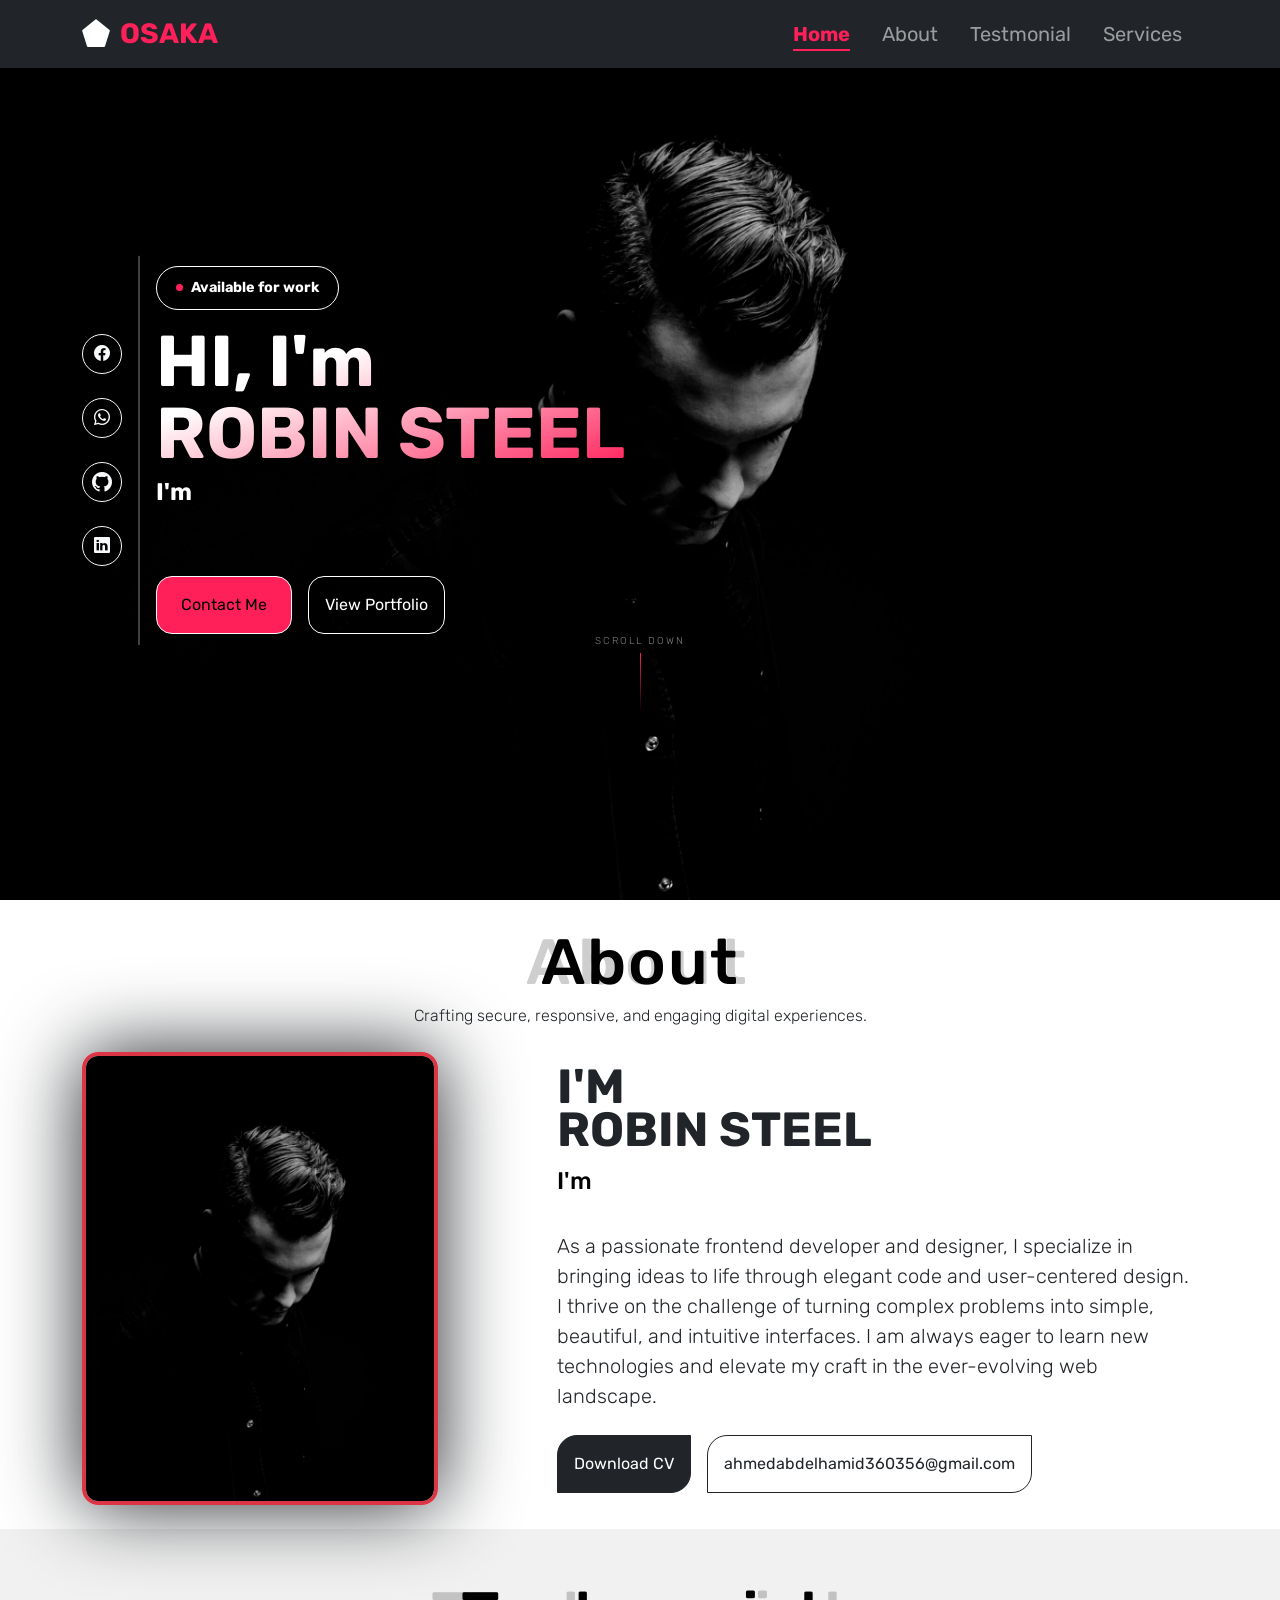
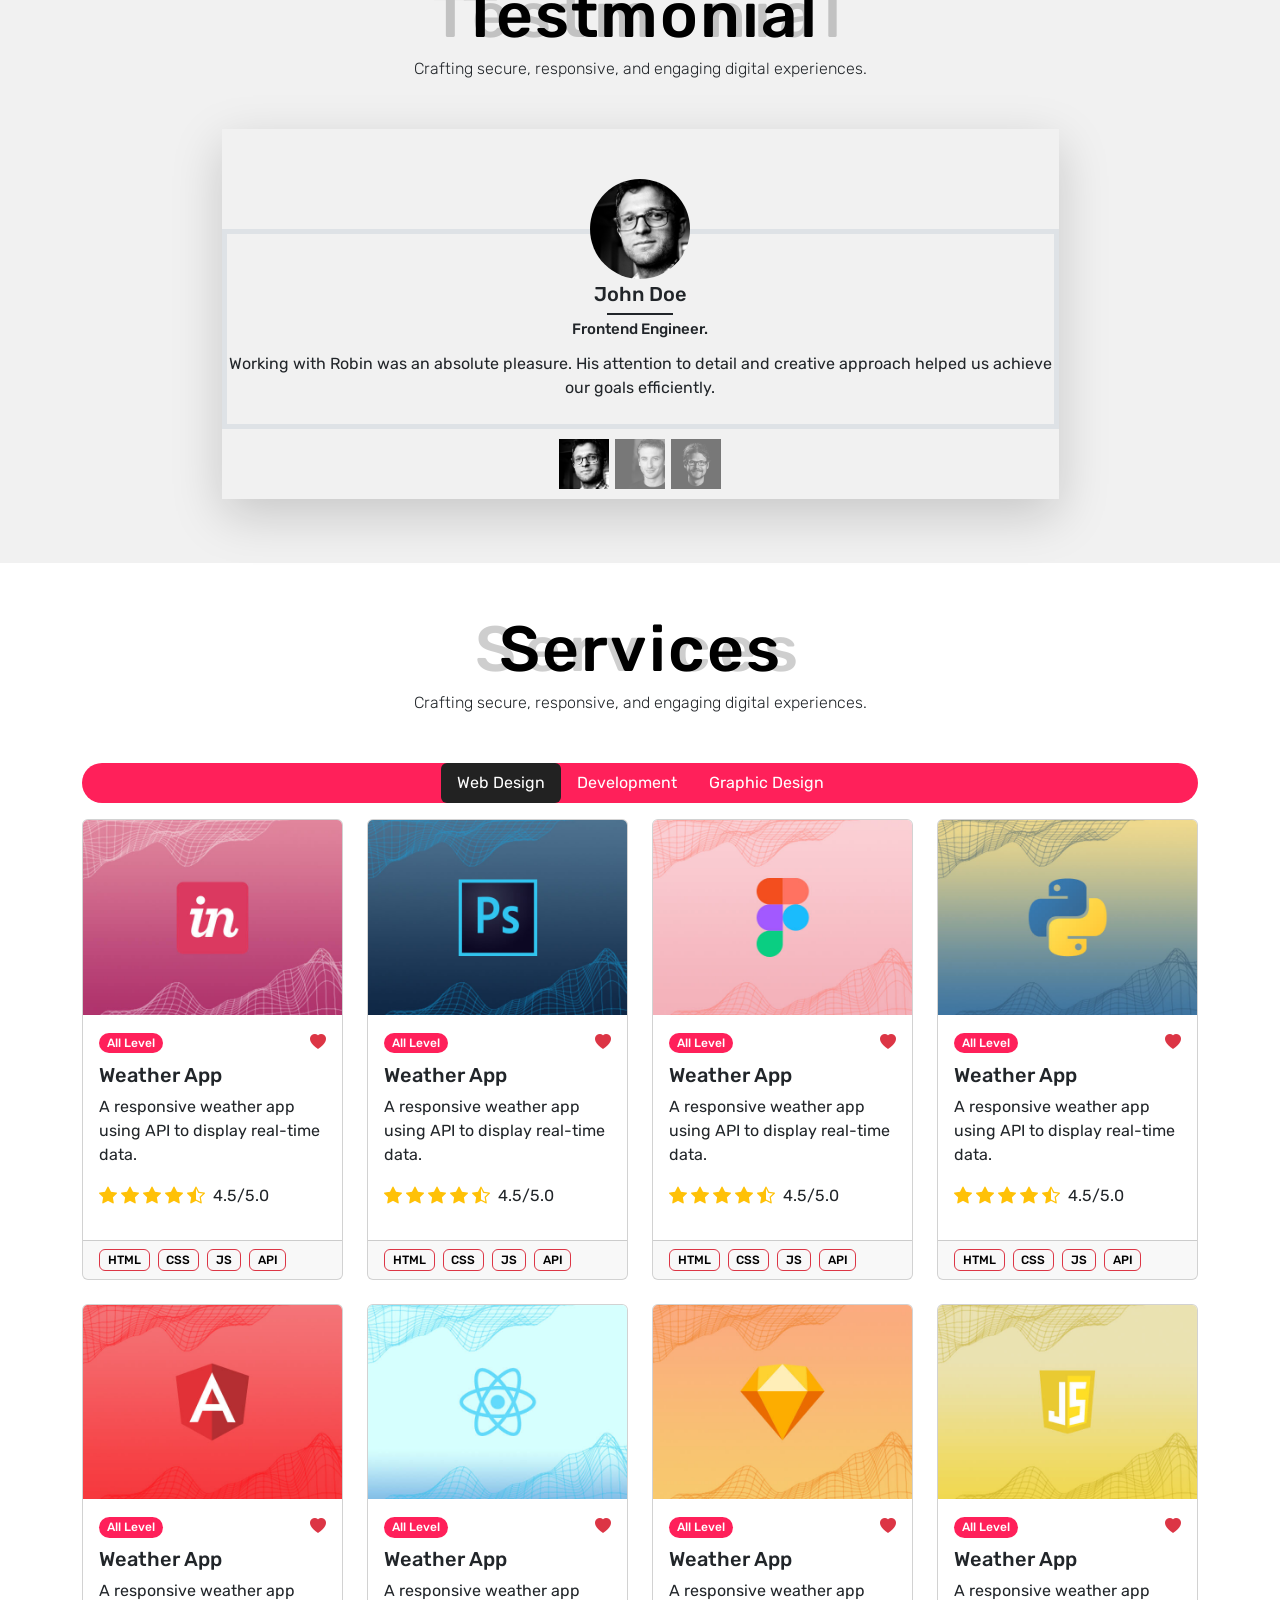
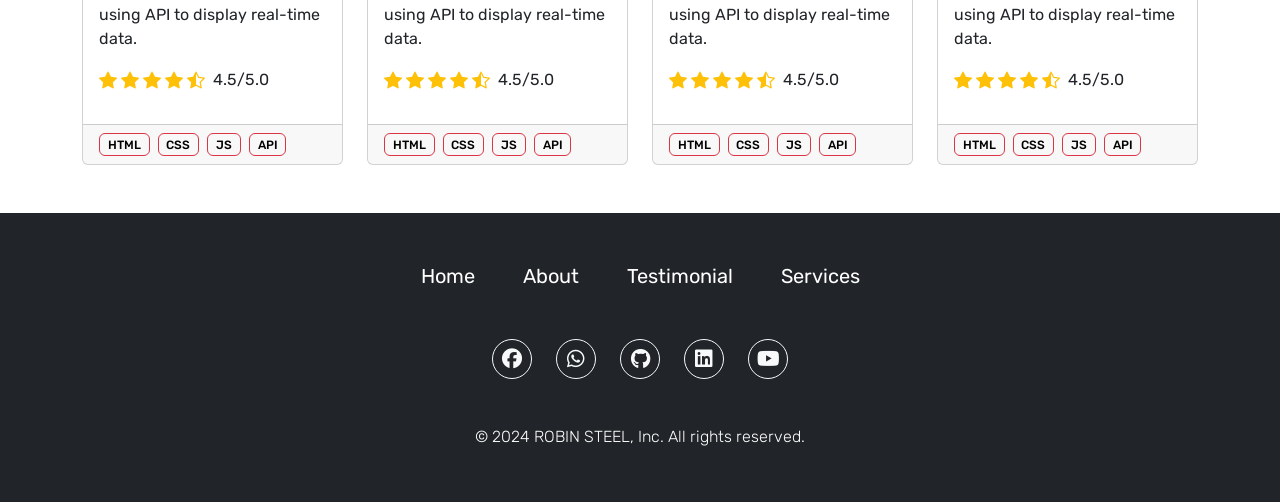
==== commit f3f58c63: "add links for my social media" ====
--- a/index.html
+++ b/index.html
@@ -58,10 +58,10 @@
     <section id="Home"  class="hero position-relative mb-3">
       <div class="container vh-100 d-flex align-items-center justify-content-start gap-3">
         <div class="row flex-column g-lg-4 g-md-4 g-sm-3 g-2 ">
-          <div class="col-4 hero-social1"><a class="btn btn-outline-light rounded-circle d-flex justify-content-center align-items-center hero-social" style="width:40px; height:40px;" href="#"><i class="bi bi-facebook fs-6 "></i></a></div>
+          <div class="col-4 hero-social1"><a class="btn btn-outline-light rounded-circle d-flex justify-content-center align-items-center hero-social" style="width:40px; height:40px;" href="https://www.facebook.com/ahmed.abdelhameed.1806253?locale=ar_AR" target="_blank"><i class="bi bi-facebook fs-6 "></i></a></div>
           <div class="col-4 hero-social2"><a class="btn btn-outline-light rounded-circle d-flex justify-content-center align-items-center hero-social" style="width:40px; height:40px;" href="#"><i class="bi bi-whatsapp fs-6"></i></a></div>
-          <div class="col-4 hero-social3"><a class="btn btn-outline-light rounded-circle d-flex justify-content-center align-items-center hero-social" style="width:40px; height:40px;" href="#"><i class="bi bi-github fs-5 "></i></a></div>
-          <div class="col-4 hero-social4"><a class="btn btn-outline-light rounded-circle d-flex justify-content-center align-items-center hero-social" style="width:40px; height:40px;" href="#"><i class="bi bi-linkedin fs-6"></i></a></div>
+          <div class="col-4 hero-social3"><a class="btn btn-outline-light rounded-circle d-flex justify-content-center align-items-center hero-social" style="width:40px; height:40px;" href="https://github.com/AhmedAbdelhamid-codes" target="_blank"><i class="bi bi-github fs-5 "></i></a></div>
+          <div class="col-4 hero-social4"><a class="btn btn-outline-light rounded-circle d-flex justify-content-center align-items-center hero-social" style="width:40px; height:40px;" href="https://www.linkedin.com/in/ahmed-abdelhamid-b4905837b/" target="_blank"><i class="bi bi-linkedin fs-6"></i></a></div>
         </div>
         <hr class="space bg-white" style="width: 2px; height: 390px;">
         <div class="hero-content">
@@ -80,8 +80,8 @@
             <span class="word word3 position-absolute">Freelancer</span>
           </h2>
           <div class="hero__btns d-flex gap-3 flex-wrap" style="width: 100%;"> 
-            <a href="" class=" btn-contact btn btn-outline-light rounded-4 py-3 px-4">Contact Me</a>
-            <a href="" class=" btn-Portfolio btn btn-outline-light rounded-4 p-3">View Portfolio</a>
+            <a href="https://www.linkedin.com/in/ahmed-abdelhamid-b4905837b/" target="_blank" class=" btn-contact btn btn-outline-light rounded-4 py-3 px-4">Contact Me</a>
+            <a href="#Services" class=" btn-Portfolio btn btn-outline-light rounded-4 p-3">View Portfolio</a>
           </div>
           <div class="hero__scroll position-absolute d-flex flex-column align-items-center gap-1  start-50 translate-middle-x" style="animation:fadeUp 0.9s 0.5s ease both;">
             <span class="hero__scroll-text fw-light">SCROLL DOWN</span>
@@ -120,7 +120,7 @@
             </h3>
             <p class="fs-5 fw-lighter mb-4" style="animation:fadeUp 1s 0.5s ease both;">As a passionate frontend developer and designer, I specialize in bringing ideas to life through elegant code and user-centered design. I thrive on the challenge of turning complex problems into simple, beautiful, and intuitive interfaces. I am always eager to learn new technologies and elevate my craft in the ever-evolving web landscape.</p>
             <div class="about-btns d-flex gap-3 flex-wrap">
-              <a href="" class=" cv btn btn-outline-dark p-3">Download CV</a>
+              <a href="#" class=" cv btn btn-outline-dark p-3">Download CV</a>
               <a href="mailto:ahmedabdelhamid360356@gmail.com?subject=Hello Ahmed&body=I want to contact you" class=" email btn btn-outline-dark p-3">ahmedabdelhamid360356@gmail.com</a>
             </div>
           </div>
@@ -960,23 +960,23 @@
       <div class="container">
         <div class=" links d-flex align-items-center justify-content-center gap-5 flex-wrap mb-5 text-center ">
           <div class="hero-social1 link">
-            <a href="#" class="text-decoration-none fs-5">Home</a>
+            <a href="#Home" class="text-decoration-none fs-5">Home</a>
           </div>
           <div class="hero-social2 link">
-            <a href="#" class="text-decoration-none fs-5">About</a>
+            <a href="#About" class="text-decoration-none fs-5">About</a>
           </div>
           <div class="hero-social3 link">
-            <a href="#" class="text-decoration-none fs-5">Testimonial</a>
+            <a href="#Testmonial" class="text-decoration-none fs-5">Testimonial</a>
           </div>
           <div class="hero-social4 link">
-            <a href="#" class="text-decoration-none fs-5">Services</a>
+            <a href="#Services" class="text-decoration-none fs-5">Services</a>
           </div>
         </div>
         <div class=" icons d-flex align-items-center justify-content-center flex-wrap gap-4 mb-5 g-sm-3  ">
-          <div class=" hero-social1"><a class="btn btn-outline-light rounded-circle d-flex justify-content-center align-items-center text-center footer-social" style="width:40px; height:40px;" href="#" ><i class="fa-brands fa-facebook fs-5"></i></a></div>
+          <div class=" hero-social1"><a class="btn btn-outline-light rounded-circle d-flex justify-content-center align-items-center text-center footer-social" style="width:40px; height:40px;" href="https://www.facebook.com/ahmed.abdelhameed.1806253?locale=ar_AR" target="_blank" ><i class="fa-brands fa-facebook fs-5"></i></a></div>
           <div class=" hero-social2"><a class="btn btn-outline-light rounded-circle d-flex justify-content-center align-items-center text-center footer-social" style="width:40px; height:40px;" href="#"><i class="fa-brands fa-whatsapp fs-5"></i></a></div>
-          <div class=" hero-social3"><a class="btn btn-outline-light rounded-circle d-flex justify-content-center align-items-center text-center footer-social" style="width:40px; height:40px;" href="#"><i class="fa-brands fa-github fs-5"></i></a></div>
-          <div class=" hero-social4"><a class="btn btn-outline-light rounded-circle d-flex justify-content-center align-items-center text-center footer-social" style="width:40px; height:40px;" href="#"><i class="fa-brands fa-linkedin fs-5"></i></a></div>
+          <div class=" hero-social3"><a class="btn btn-outline-light rounded-circle d-flex justify-content-center align-items-center text-center footer-social" style="width:40px; height:40px;" href="https://github.com/AhmedAbdelhamid-codes" target="_blank"><i class="fa-brands fa-github fs-5"></i></a></div>
+          <div class=" hero-social4"><a class="btn btn-outline-light rounded-circle d-flex justify-content-center align-items-center text-center footer-social" style="width:40px; height:40px;" href="https://www.linkedin.com/in/ahmed-abdelhamid-b4905837b/" target="_blank"><i class="fa-brands fa-linkedin fs-5"></i></a></div>
           <div class=" hero-social5"><a class="btn btn-outline-light rounded-circle d-flex justify-content-center align-items-center text-center footer-social" style="width:40px; height:40px;" href="#"><i class="fa-brands fa-youtube fs-5"></i></a></div>
         </div>
         <h3 class="text-white text-center fs-6 fw-light" style="animation: fadeUp 0.9s 0.6s ease both;">© 2024 ROBIN STEEL, Inc. All rights reserved.</h3>
